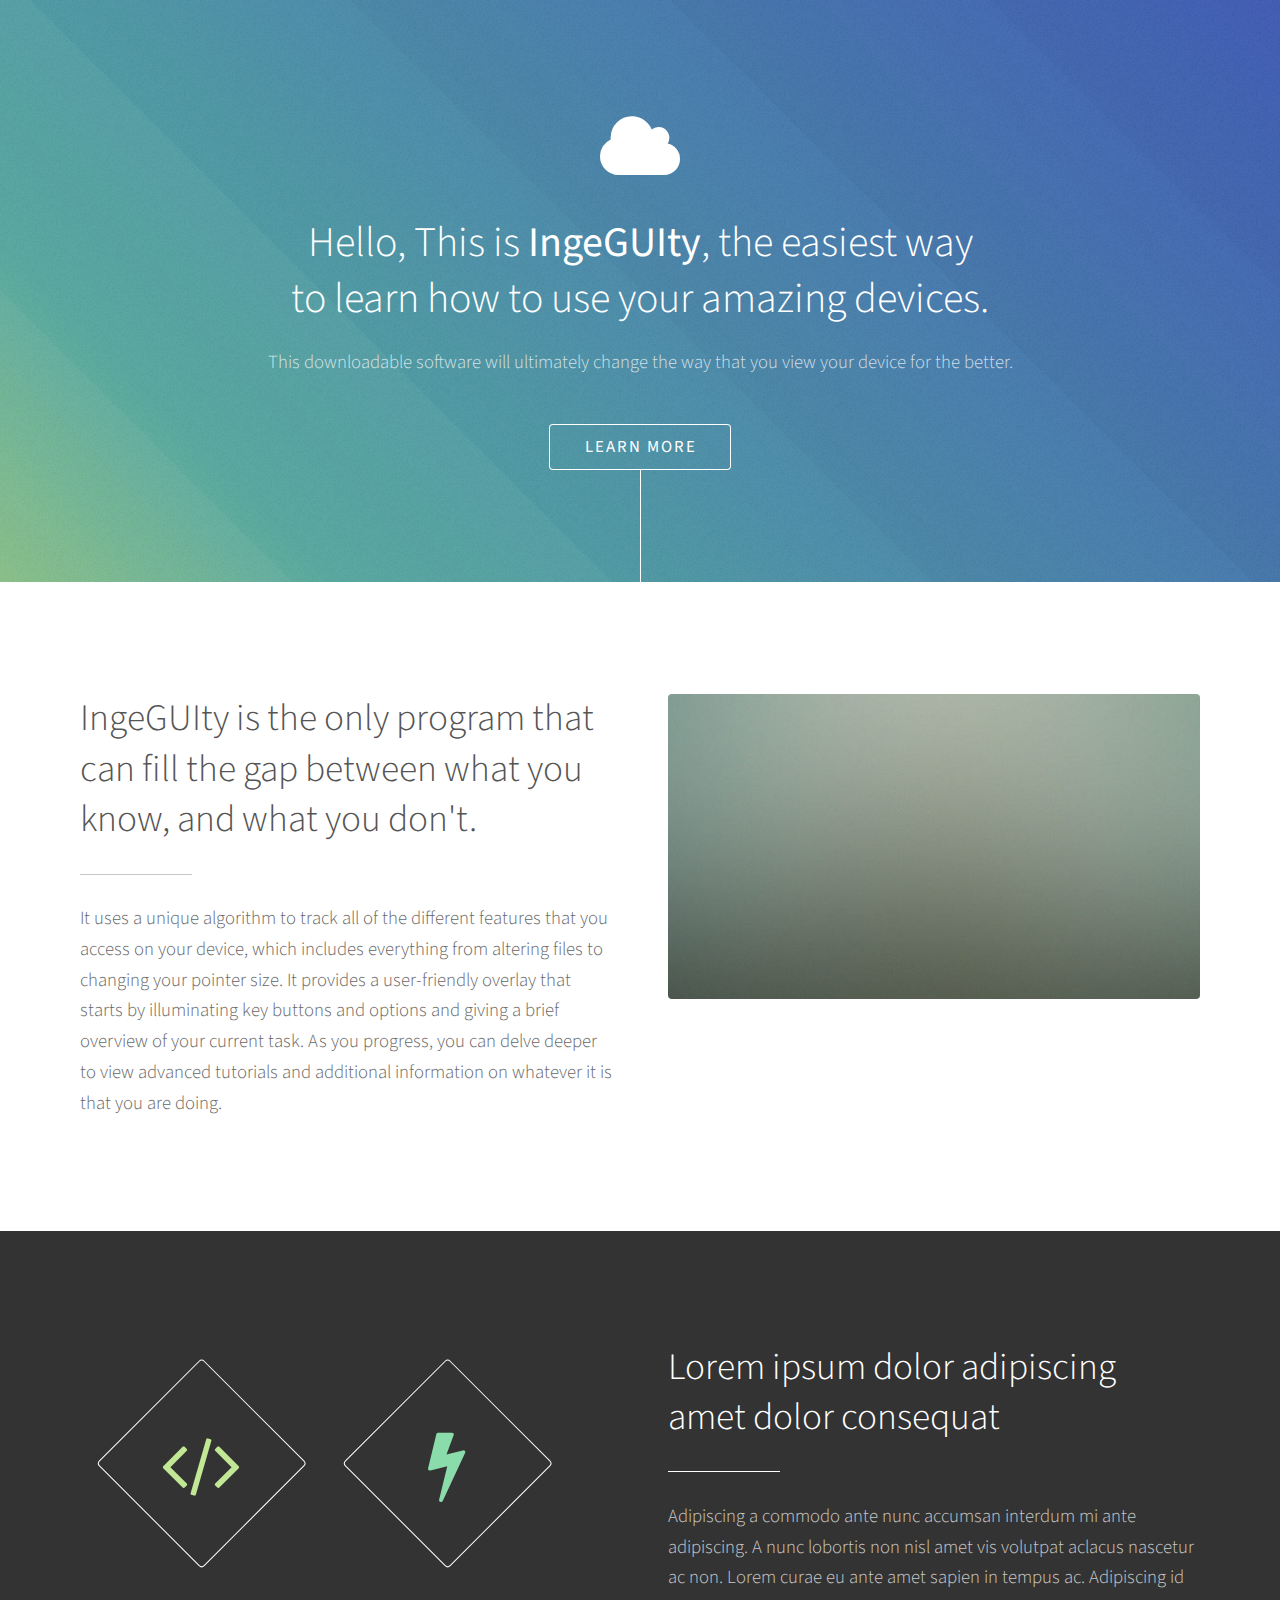
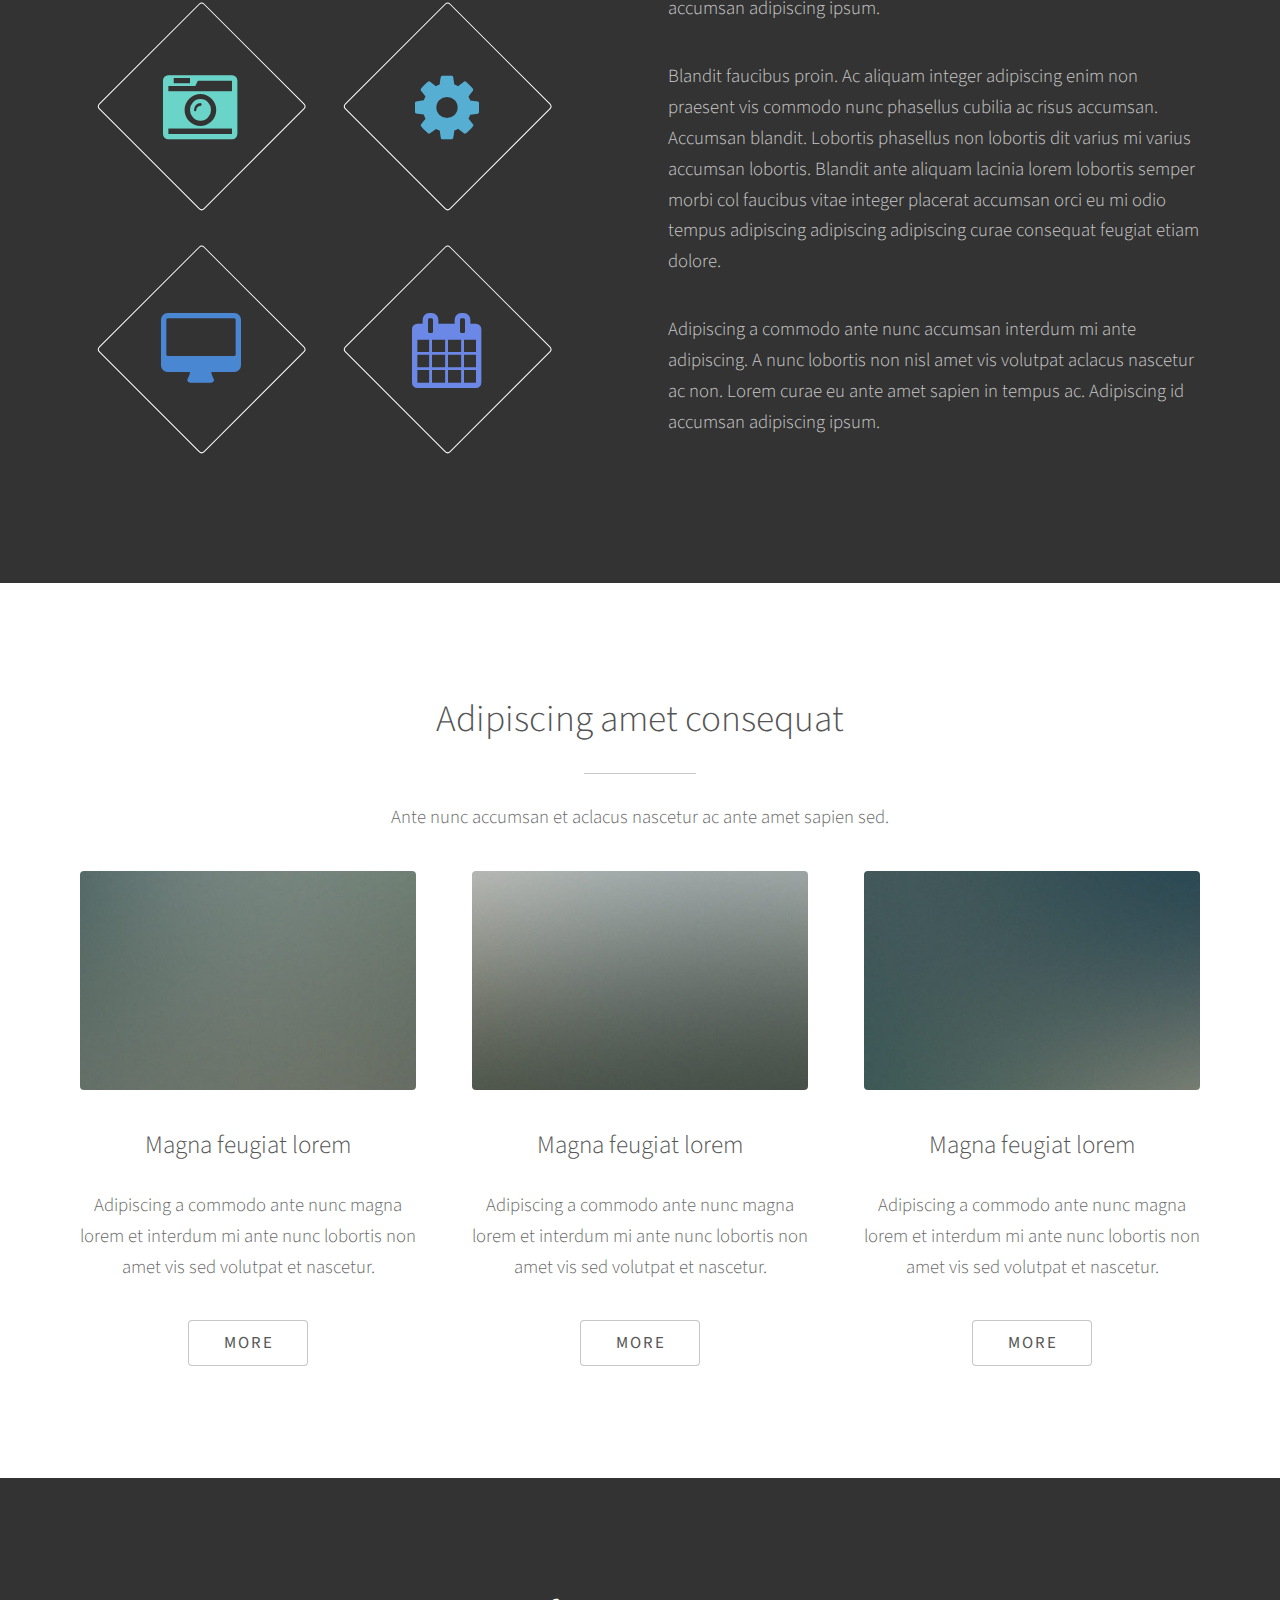
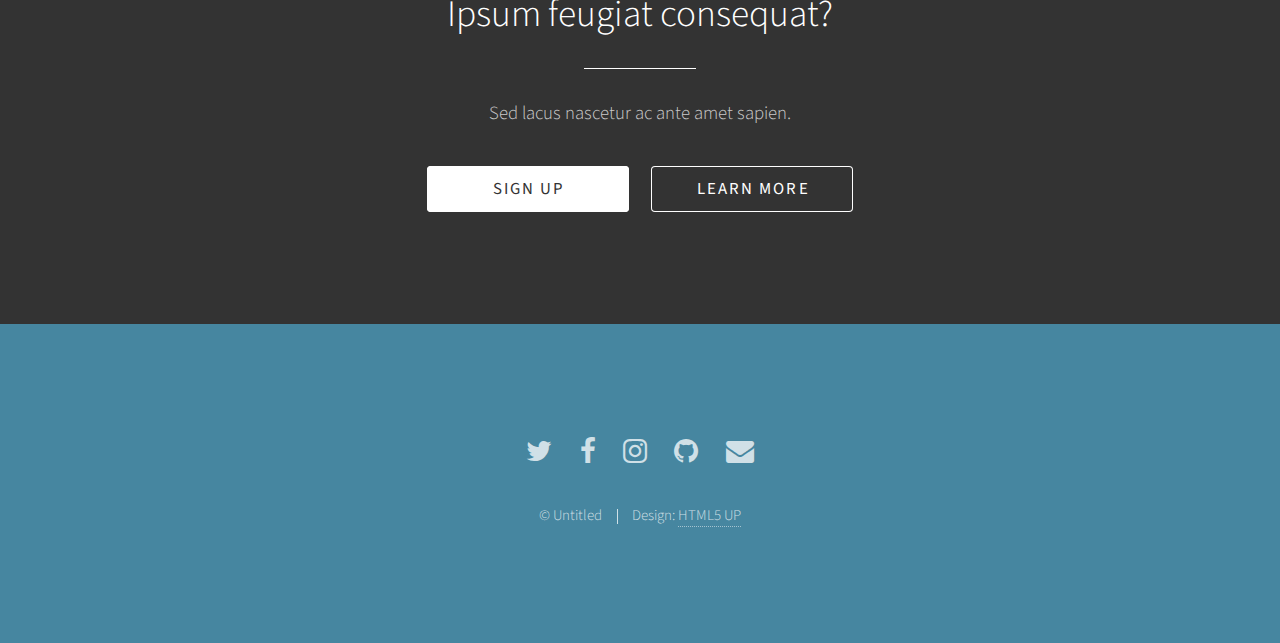
==== index.html @ b950bf95 "Starting Info" ====
<!DOCTYPE HTML>
<!--
	Photon by HTML5 UP
	html5up.net | @ajlkn
	Free for personal and commercial use under the CCA 3.0 license (html5up.net/license)
-->
<html>
	<head>
		<title>Photon by HTML5 UP</title>
		<meta charset="utf-8" />
		<meta name="viewport" content="width=device-width, initial-scale=1" />
		<!--[if lte IE 8]><script src="assets/js/ie/html5shiv.js"></script><![endif]-->
		<link rel="stylesheet" href="assets/css/main.css" />
		<!--[if lte IE 8]><link rel="stylesheet" href="assets/css/ie8.css" /><![endif]-->
		<!--[if lte IE 9]><link rel="stylesheet" href="assets/css/ie9.css" /><![endif]-->
	</head>
	<body>

		<!-- Header -->
			<section id="header">
				<div class="inner">
					<span class="icon major fa-cloud"></span>
					<h1>Hello, This is <strong>IngeGUIty</strong>, the easiest way<br />
					to learn how to use your amazing devices.</h1>
					<p>This downloadable software will ultimately change the way that you view your device for the better.</p>
					<ul class="actions">
						<li><a href="#one" class="button scrolly">Learn More</a></li>
					</ul>
				</div>
			</section>

		<!-- One -->
			<section id="one" class="main style1">
				<div class="container">
					<div class="row 150%">
						<div class="6u 12u$(medium)">
							<header class="major">
								<h2>IngeGUIty is the only program that can fill the gap between what you know, and what you don't.<br />
								</h2>
							</header>
							<p>It uses a unique algorithm to track all of the different features that you access on your device, which includes everything from altering files to changing your pointer size. It provides a user-friendly overlay that starts by illuminating key buttons and options and giving a brief overview of your current task. As you progress, you can delve deeper to view advanced tutorials and additional information on whatever it is that you are doing.</p>
						</div>
						<div class="6u$ 12u$(medium) important(medium)">
							<span class="image fit"><img src="images/pic01.jpg" alt="" /></span>
						</div>
					</div>
				</div>
			</section>

		<!-- Two -->
			<section id="two" class="main style2">
				<div class="container">
					<div class="row 150%">
						<div class="6u 12u$(medium)">
							<ul class="major-icons">
								<li><span class="icon style1 major fa-code"></span></li>
								<li><span class="icon style2 major fa-bolt"></span></li>
								<li><span class="icon style3 major fa-camera-retro"></span></li>
								<li><span class="icon style4 major fa-cog"></span></li>
								<li><span class="icon style5 major fa-desktop"></span></li>
								<li><span class="icon style6 major fa-calendar"></span></li>
							</ul>
						</div>
						<div class="6u$ 12u$(medium)">
							<header class="major">
								<h2>Lorem ipsum dolor adipiscing<br />
								amet dolor consequat</h2>
							</header>
							<p>Adipiscing a commodo ante nunc accumsan interdum mi ante adipiscing. A nunc lobortis non nisl amet vis volutpat aclacus nascetur ac non. Lorem curae eu ante amet sapien in tempus ac. Adipiscing id accumsan adipiscing ipsum.</p>
							<p>Blandit faucibus proin. Ac aliquam integer adipiscing enim non praesent vis commodo nunc phasellus cubilia ac risus accumsan. Accumsan blandit. Lobortis phasellus non lobortis dit varius mi varius accumsan lobortis. Blandit ante aliquam lacinia lorem lobortis semper morbi col faucibus vitae integer placerat accumsan orci eu mi odio tempus adipiscing adipiscing adipiscing curae consequat feugiat etiam dolore.</p>
							<p>Adipiscing a commodo ante nunc accumsan interdum mi ante adipiscing. A nunc lobortis non nisl amet vis volutpat aclacus nascetur ac non. Lorem curae eu ante amet sapien in tempus ac. Adipiscing id accumsan adipiscing ipsum.</p>
						</div>
					</div>
				</div>
			</section>

		<!-- Three -->
			<section id="three" class="main style1 special">
				<div class="container">
					<header class="major">
						<h2>Adipiscing amet consequat</h2>
					</header>
					<p>Ante nunc accumsan et aclacus nascetur ac ante amet sapien sed.</p>
					<div class="row 150%">
						<div class="4u 12u$(medium)">
							<span class="image fit"><img src="images/pic02.jpg" alt="" /></span>
							<h3>Magna feugiat lorem</h3>
							<p>Adipiscing a commodo ante nunc magna lorem et interdum mi ante nunc lobortis non amet vis sed volutpat et nascetur.</p>
							<ul class="actions">
								<li><a href="#" class="button">More</a></li>
							</ul>
						</div>
						<div class="4u 12u$(medium)">
							<span class="image fit"><img src="images/pic03.jpg" alt="" /></span>
							<h3>Magna feugiat lorem</h3>
							<p>Adipiscing a commodo ante nunc magna lorem et interdum mi ante nunc lobortis non amet vis sed volutpat et nascetur.</p>
							<ul class="actions">
								<li><a href="#" class="button">More</a></li>
							</ul>
						</div>
						<div class="4u$ 12u$(medium)">
							<span class="image fit"><img src="images/pic04.jpg" alt="" /></span>
							<h3>Magna feugiat lorem</h3>
							<p>Adipiscing a commodo ante nunc magna lorem et interdum mi ante nunc lobortis non amet vis sed volutpat et nascetur.</p>
							<ul class="actions">
								<li><a href="#" class="button">More</a></li>
							</ul>
						</div>
					</div>
				</div>
			</section>

		<!-- Four -->
			<section id="four" class="main style2 special">
				<div class="container">
					<header class="major">
						<h2>Ipsum feugiat consequat?</h2>
					</header>
					<p>Sed lacus nascetur ac ante amet sapien.</p>
					<ul class="actions uniform">
						<li><a href="#" class="button special">Sign Up</a></li>
						<li><a href="#" class="button">Learn More</a></li>
					</ul>
				</div>
			</section>

		<!-- Five -->
		<!--
			<section id="five" class="main style1">
				<div class="container">
					<header class="major special">
						<h2>Elements</h2>
					</header>

					<section>
						<h4>Text</h4>
						<p>This is <b>bold</b> and this is <strong>strong</strong>. This is <i>italic</i> and this is <em>emphasized</em>.
						This is <sup>superscript</sup> text and this is <sub>subscript</sub> text.
						This is <u>underlined</u> and this is code: <code>for (;;) { ... }</code>. Finally, <a href="#">this is a link</a>.</p>
						<hr />
						<header>
							<h4>Heading with a Subtitle</h4>
							<p>Lorem ipsum dolor sit amet nullam id egestas urna aliquam</p>
						</header>
						<p>Nunc lacinia ante nunc ac lobortis. Interdum adipiscing gravida odio porttitor sem non mi integer non faucibus ornare mi ut ante amet placerat aliquet. Volutpat eu sed ante lacinia sapien lorem accumsan varius montes viverra nibh in adipiscing blandit tempus accumsan.</p>
						<header>
							<h5>Heading with a Subtitle</h5>
							<p>Lorem ipsum dolor sit amet nullam id egestas urna aliquam</p>
						</header>
						<p>Nunc lacinia ante nunc ac lobortis. Interdum adipiscing gravida odio porttitor sem non mi integer non faucibus ornare mi ut ante amet placerat aliquet. Volutpat eu sed ante lacinia sapien lorem accumsan varius montes viverra nibh in adipiscing blandit tempus accumsan.</p>
						<hr />
						<h2>Heading Level 2</h2>
						<h3>Heading Level 3</h3>
						<h4>Heading Level 4</h4>
						<h5>Heading Level 5</h5>
						<h6>Heading Level 6</h6>
						<hr />
						<h5>Blockquote</h5>
						<blockquote>Fringilla nisl. Donec accumsan interdum nisi, quis tincidunt felis sagittis eget tempus euismod. Vestibulum ante ipsum primis in faucibus vestibulum. Blandit adipiscing eu felis iaculis volutpat ac adipiscing accumsan faucibus. Vestibulum ante ipsum primis in faucibus lorem ipsum dolor sit amet nullam adipiscing eu felis.</blockquote>
						<h5>Preformatted</h5>
						<pre><code>i = 0;

while (!deck.isInOrder()) {
print 'Iteration ' + i;
deck.shuffle();
i++;
}

print 'It took ' + i + ' iterations to sort the deck.';</code></pre>
					</section>

					<section>
						<h4>Lists</h4>
						<div class="row">
							<div class="6u 12u$(medium)">
								<h5>Unordered</h5>
								<ul>
									<li>Dolor pulvinar etiam.</li>
									<li>Sagittis adipiscing.</li>
									<li>Felis enim feugiat.</li>
								</ul>
								<h5>Alternate</h5>
								<ul class="alt">
									<li>Dolor pulvinar etiam.</li>
									<li>Sagittis adipiscing.</li>
									<li>Felis enim feugiat.</li>
								</ul>
							</div>
							<div class="6u$ 12u$(medium)">
								<h5>Ordered</h5>
								<ol>
									<li>Dolor pulvinar etiam.</li>
									<li>Etiam vel felis viverra.</li>
									<li>Felis enim feugiat.</li>
									<li>Dolor pulvinar etiam.</li>
									<li>Etiam vel felis lorem.</li>
									<li>Felis enim et feugiat.</li>
								</ol>
								<h5>Icons</h5>
								<ul class="icons">
									<li><a href="#" class="icon fa-twitter"><span class="label">Twitter</span></a></li>
									<li><a href="#" class="icon fa-facebook"><span class="label">Facebook</span></a></li>
									<li><a href="#" class="icon fa-instagram"><span class="label">Instagram</span></a></li>
									<li><a href="#" class="icon fa-github"><span class="label">Github</span></a></li>
								</ul>
							</div>
						</div>
						<h5>Actions</h5>
						<div class="row">
							<div class="6u 12u$(medium)">
								<ul class="actions">
									<li><a href="#" class="button special">Default</a></li>
									<li><a href="#" class="button">Default</a></li>
								</ul>
								<ul class="actions small">
									<li><a href="#" class="button special small">Small</a></li>
									<li><a href="#" class="button small">Small</a></li>
								</ul>
								<ul class="actions vertical">
									<li><a href="#" class="button special">Default</a></li>
									<li><a href="#" class="button">Default</a></li>
								</ul>
								<ul class="actions vertical small">
									<li><a href="#" class="button special small">Small</a></li>
									<li><a href="#" class="button small">Small</a></li>
								</ul>
							</div>
							<div class="6u 12u$(medium)">
								<ul class="actions vertical">
									<li><a href="#" class="button special fit">Default</a></li>
									<li><a href="#" class="button fit">Default</a></li>
								</ul>
								<ul class="actions vertical small">
									<li><a href="#" class="button special small fit">Small</a></li>
									<li><a href="#" class="button small fit">Small</a></li>
								</ul>
							</div>
						</div>
					</section>

					<section>
						<h4>Table</h4>
						<h5>Default</h5>
						<div class="table-wrapper">
							<table>
								<thead>
									<tr>
										<th>Name</th>
										<th>Description</th>
										<th>Price</th>
									</tr>
								</thead>
								<tbody>
									<tr>
										<td>Item One</td>
										<td>Ante turpis integer aliquet porttitor.</td>
										<td>29.99</td>
									</tr>
									<tr>
										<td>Item Two</td>
										<td>Vis ac commodo adipiscing arcu aliquet.</td>
										<td>19.99</td>
									</tr>
									<tr>
										<td>Item Three</td>
										<td> Morbi faucibus arcu accumsan lorem.</td>
										<td>29.99</td>
									</tr>
									<tr>
										<td>Item Four</td>
										<td>Vitae integer tempus condimentum.</td>
										<td>19.99</td>
									</tr>
									<tr>
										<td>Item Five</td>
										<td>Ante turpis integer aliquet porttitor.</td>
										<td>29.99</td>
									</tr>
								</tbody>
								<tfoot>
									<tr>
										<td colspan="2"></td>
										<td>100.00</td>
									</tr>
								</tfoot>
							</table>
						</div>

						<h5>Alternate</h5>
						<div class="table-wrapper">
							<table class="alt">
								<thead>
									<tr>
										<th>Name</th>
										<th>Description</th>
										<th>Price</th>
									</tr>
								</thead>
								<tbody>
									<tr>
										<td>Item One</td>
										<td>Ante turpis integer aliquet porttitor.</td>
										<td>29.99</td>
									</tr>
									<tr>
										<td>Item Two</td>
										<td>Vis ac commodo adipiscing arcu aliquet.</td>
										<td>19.99</td>
									</tr>
									<tr>
										<td>Item Three</td>
										<td> Morbi faucibus arcu accumsan lorem.</td>
										<td>29.99</td>
									</tr>
									<tr>
										<td>Item Four</td>
										<td>Vitae integer tempus condimentum.</td>
										<td>19.99</td>
									</tr>
									<tr>
										<td>Item Five</td>
										<td>Ante turpis integer aliquet porttitor.</td>
										<td>29.99</td>
									</tr>
								</tbody>
								<tfoot>
									<tr>
										<td colspan="2"></td>
										<td>100.00</td>
									</tr>
								</tfoot>
							</table>
						</div>
					</section>

					<section>
						<h4>Buttons</h4>
						<ul class="actions">
							<li><a href="#" class="button special">Special</a></li>
							<li><a href="#" class="button">Default</a></li>
						</ul>
						<ul class="actions">
							<li><a href="#" class="button big">Big</a></li>
							<li><a href="#" class="button">Default</a></li>
							<li><a href="#" class="button small">Small</a></li>
						</ul>
						<ul class="actions fit">
							<li><a href="#" class="button fit">Fit</a></li>
							<li><a href="#" class="button special fit">Fit</a></li>
							<li><a href="#" class="button fit">Fit</a></li>
						</ul>
						<ul class="actions fit small">
							<li><a href="#" class="button special fit small">Fit + Small</a></li>
							<li><a href="#" class="button fit small">Fit + Small</a></li>
							<li><a href="#" class="button special fit small">Fit + Small</a></li>
						</ul>
						<ul class="actions">
							<li><a href="#" class="button special icon fa-download">Icon</a></li>
							<li><a href="#" class="button icon fa-download">Icon</a></li>
						</ul>
						<ul class="actions">
							<li><span class="button special disabled">Disabled</span></li>
							<li><span class="button disabled">Disabled</span></li>
						</ul>
					</section>

					<section>
						<h4>Form</h4>
						<form method="post" action="#">
							<div class="row uniform 50%">
								<div class="6u 12u$(xsmall)">
									<input type="text" name="demo-name" id="demo-name" value="" placeholder="Name" />
								</div>
								<div class="6u$ 12u$(xsmall)">
									<input type="email" name="demo-email" id="demo-email" value="" placeholder="Email" />
								</div>
								<div class="12u$">
									<div class="select-wrapper">
										<select name="demo-category" id="demo-category">
											<option value="">- Category -</option>
											<option value="1">Manufacturing</option>
											<option value="1">Shipping</option>
											<option value="1">Administration</option>
											<option value="1">Human Resources</option>
										</select>
									</div>
								</div>
								<div class="4u 12u$(small)">
									<input type="radio" id="demo-priority-low" name="demo-priority" checked>
									<label for="demo-priority-low">Low</label>
								</div>
								<div class="4u 12u$(small)">
									<input type="radio" id="demo-priority-normal" name="demo-priority">
									<label for="demo-priority-normal">Normal</label>
								</div>
								<div class="4u$ 12u$(small)">
									<input type="radio" id="demo-priority-high" name="demo-priority">
									<label for="demo-priority-high">High</label>
								</div>
								<div class="6u 12u$(small)">
									<input type="checkbox" id="demo-copy" name="demo-copy">
									<label for="demo-copy">Email me a copy</label>
								</div>
								<div class="6u$ 12u$(small)">
									<input type="checkbox" id="demo-human" name="demo-human" checked>
									<label for="demo-human">Not a robot</label>
								</div>
								<div class="12u$">
									<textarea name="demo-message" id="demo-message" placeholder="Enter your message" rows="6"></textarea>
								</div>
								<div class="12u$">
									<ul class="actions">
										<li><input type="submit" value="Send Message" class="special" /></li>
										<li><input type="reset" value="Reset" /></li>
									</ul>
								</div>
							</div>
						</form>
					</section>

					<section>
						<h4>Image</h4>
						<h5>Fit</h5>
						<div class="box alt">
							<div class="row uniform 50%">
								<div class="12u"><span class="image fit"><img src="images/pic06.jpg" alt="" /></span></div>
								<div class="4u"><span class="image fit"><img src="images/pic02.jpg" alt="" /></span></div>
								<div class="4u"><span class="image fit"><img src="images/pic03.jpg" alt="" /></span></div>
								<div class="4u"><span class="image fit"><img src="images/pic04.jpg" alt="" /></span></div>
								<div class="4u"><span class="image fit"><img src="images/pic03.jpg" alt="" /></span></div>
								<div class="4u"><span class="image fit"><img src="images/pic04.jpg" alt="" /></span></div>
								<div class="4u"><span class="image fit"><img src="images/pic02.jpg" alt="" /></span></div>
								<div class="4u"><span class="image fit"><img src="images/pic04.jpg" alt="" /></span></div>
								<div class="4u"><span class="image fit"><img src="images/pic02.jpg" alt="" /></span></div>
								<div class="4u"><span class="image fit"><img src="images/pic03.jpg" alt="" /></span></div>
							</div>
						</div>
						<h5>Left &amp; Right</h5>
						<p><span class="image left"><img src="images/pic05.jpg" alt="" /></span>Fringilla nisl. Donec accumsan interdum nisi, quis tincidunt felis sagittis eget. tempus euismod. Vestibulum ante ipsum primis in faucibus vestibulum. Blandit adipiscing eu felis iaculis volutpat ac adipiscing accumsan eu faucibus. Integer ac pellentesque praesent tincidunt felis sagittis eget. tempus euismod. Vestibulum ante ipsum primis in faucibus vestibulum. Blandit adipiscing eu felis iaculis volutpat ac adipiscing accumsan eu faucibus. Integer ac pellentesque praesent. Donec accumsan interdum nisi, quis tincidunt felis sagittis eget. tempus euismod. Vestibulum ante ipsum primis in faucibus vestibulum. Blandit adipiscing eu felis iaculis volutpat ac adipiscing accumsan eu faucibus. Integer ac pellentesque praesent tincidunt felis sagittis eget. tempus euismod. Vestibulum ante ipsum primis in faucibus vestibulum. Blandit adipiscing eu felis iaculis volutpat ac adipiscing accumsan eu faucibus. Integer ac pellentesque praesent. Blandit adipiscing eu felis iaculis volutpat ac adipiscing accumsan eu faucibus. Integer ac pellentesque praesent tincidunt felis sagittis eget. tempus euismod. Vestibulum ante ipsum primis in faucibus vestibulum. Blandit adipiscing eu felis iaculis volutpat ac adipiscing accumsan eu faucibus. Integer ac pellentesque praesent.</p>
						<p><span class="image right"><img src="images/pic05.jpg" alt="" /></span>Fringilla nisl. Donec accumsan interdum nisi, quis tincidunt felis sagittis eget. tempus euismod. Vestibulum ante ipsum primis in faucibus vestibulum. Blandit adipiscing eu felis iaculis volutpat ac adipiscing accumsan eu faucibus. Integer ac pellentesque praesent tincidunt felis sagittis eget. tempus euismod. Vestibulum ante ipsum primis in faucibus vestibulum. Blandit adipiscing eu felis iaculis volutpat ac adipiscing accumsan eu faucibus. Integer ac pellentesque praesent. Donec accumsan interdum nisi, quis tincidunt felis sagittis eget. tempus euismod. Vestibulum ante ipsum primis in faucibus vestibulum. Blandit adipiscing eu felis iaculis volutpat ac adipiscing accumsan eu faucibus. Integer ac pellentesque praesent tincidunt felis sagittis eget. tempus euismod. Vestibulum ante ipsum primis in faucibus vestibulum. Blandit adipiscing eu felis iaculis volutpat ac adipiscing accumsan eu faucibus. Integer ac pellentesque praesent. Blandit adipiscing eu felis iaculis volutpat ac adipiscing accumsan eu faucibus. Integer ac pellentesque praesent tincidunt felis sagittis eget. tempus euismod. Vestibulum ante ipsum primis in faucibus vestibulum. Blandit adipiscing eu felis iaculis volutpat ac adipiscing accumsan eu faucibus. Integer ac pellentesque praesent.</p>
					</section>

				</div>
			</section>
		-->

		<!-- Footer -->
			<section id="footer">
				<ul class="icons">
					<li><a href="#" class="icon alt fa-twitter"><span class="label">Twitter</span></a></li>
					<li><a href="#" class="icon alt fa-facebook"><span class="label">Facebook</span></a></li>
					<li><a href="#" class="icon alt fa-instagram"><span class="label">Instagram</span></a></li>
					<li><a href="#" class="icon alt fa-github"><span class="label">GitHub</span></a></li>
					<li><a href="#" class="icon alt fa-envelope"><span class="label">Email</span></a></li>
				</ul>
				<ul class="copyright">
					<li>&copy; Untitled</li><li>Design: <a href="http://html5up.net">HTML5 UP</a></li>
				</ul>
			</section>

		<!-- Scripts -->
			<script src="assets/js/jquery.min.js"></script>
			<script src="assets/js/jquery.scrolly.min.js"></script>
			<script src="assets/js/skel.min.js"></script>
			<script src="assets/js/util.js"></script>
			<!--[if lte IE 8]><script src="assets/js/ie/respond.min.js"></script><![endif]-->
			<script src="assets/js/main.js"></script>

	</body>
</html>
---- assets/css/main.css ----
@import url("font-awesome.min.css");
@import url("https://fonts.googleapis.com/css?family=Source+Sans+Pro:300,300italic,400,400italic");

/*
	Photon by HTML5 UP
	html5up.net | @ajlkn
	Free for personal and commercial use under the CCA 3.0 license (html5up.net/license)
*/

/* Reset */

	html, body, div, span, applet, object, iframe, h1, h2, h3, h4, h5, h6, p, blockquote, pre, a, abbr, acronym, address, big, cite, code, del, dfn, em, img, ins, kbd, q, s, samp, small, strike, strong, sub, sup, tt, var, b, u, i, center, dl, dt, dd, ol, ul, li, fieldset, form, label, legend, table, caption, tbody, tfoot, thead, tr, th, td, article, aside, canvas, details, embed, figure, figcaption, footer, header, hgroup, menu, nav, output, ruby, section, summary, time, mark, audio, video {
		margin: 0;
		padding: 0;
		border: 0;
		font-size: 100%;
		font: inherit;
		vertical-align: baseline;
	}

	article, aside, details, figcaption, figure, footer, header, hgroup, menu, nav, section {
		display: block;
	}

	body {
		line-height: 1;
	}

	ol, ul {
		list-style: none;
	}

	blockquote, q {
		quotes: none;
	}

	blockquote:before, blockquote:after, q:before, q:after {
		content: '';
		content: none;
	}

	table {
		border-collapse: collapse;
		border-spacing: 0;
	}

	body {
		-webkit-text-size-adjust: none;
	}

/* Box Model */

	*, *:before, *:after {
		-moz-box-sizing: border-box;
		-webkit-box-sizing: border-box;
		box-sizing: border-box;
	}

/* Containers */

	.container {
		margin-left: auto;
		margin-right: auto;
	}

	.container.\31 25\25 {
		width: 100%;
		max-width: 75em;
		min-width: 60em;
	}

	.container.\37 5\25 {
		width: 45em;
	}

	.container.\35 0\25 {
		width: 30em;
	}

	.container.\32 5\25 {
		width: 15em;
	}

	.container {
		width: 60em;
	}

	@media screen and (max-width: 1680px) {

		.container.\31 25\25 {
			width: 100%;
			max-width: 75em;
			min-width: 60em;
		}

		.container.\37 5\25 {
			width: 45em;
		}

		.container.\35 0\25 {
			width: 30em;
		}

		.container.\32 5\25 {
			width: 15em;
		}

		.container {
			width: 60em;
		}

	}

	@media screen and (max-width: 1140px) {

		.container.\31 25\25 {
			width: 100%;
			max-width: 112.5%;
			min-width: 90%;
		}

		.container.\37 5\25 {
			width: 67.5%;
		}

		.container.\35 0\25 {
			width: 45%;
		}

		.container.\32 5\25 {
			width: 22.5%;
		}

		.container {
			width: 90%;
		}

	}

	@media screen and (max-width: 980px) {

		.container.\31 25\25 {
			width: 100%;
			max-width: 125%;
			min-width: 100%;
		}

		.container.\37 5\25 {
			width: 75%;
		}

		.container.\35 0\25 {
			width: 50%;
		}

		.container.\32 5\25 {
			width: 25%;
		}

		.container {
			width: 100% !important;
		}

	}

	@media screen and (max-width: 736px) {

		.container.\31 25\25 {
			width: 100%;
			max-width: 125%;
			min-width: 100%;
		}

		.container.\37 5\25 {
			width: 75%;
		}

		.container.\35 0\25 {
			width: 50%;
		}

		.container.\32 5\25 {
			width: 25%;
		}

		.container {
			width: 100% !important;
		}

	}

	@media screen and (max-width: 480px) {

		.container.\31 25\25 {
			width: 100%;
			max-width: 125%;
			min-width: 100%;
		}

		.container.\37 5\25 {
			width: 75%;
		}

		.container.\35 0\25 {
			width: 50%;
		}

		.container.\32 5\25 {
			width: 25%;
		}

		.container {
			width: 100% !important;
		}

	}

	@media screen and (max-width: 320px) {

		.container.\31 25\25 {
			width: 100%;
			max-width: 125%;
			min-width: 100%;
		}

		.container.\37 5\25 {
			width: 75%;
		}

		.container.\35 0\25 {
			width: 50%;
		}

		.container.\32 5\25 {
			width: 25%;
		}

		.container {
			width: 100% !important;
		}

	}

/* Grid */

	.row {
		border-bottom: solid 1px transparent;
		-moz-box-sizing: border-box;
		-webkit-box-sizing: border-box;
		box-sizing: border-box;
	}

	.row > * {
		float: left;
		-moz-box-sizing: border-box;
		-webkit-box-sizing: border-box;
		box-sizing: border-box;
	}

	.row:after, .row:before {
		content: '';
		display: block;
		clear: both;
		height: 0;
	}

	.row.uniform > * > :first-child {
		margin-top: 0;
	}

	.row.uniform > * > :last-child {
		margin-bottom: 0;
	}

	.row.\30 \25 > * {
		padding: 0 0 0 0em;
	}

	.row.\30 \25 {
		margin: 0 0 -1px 0em;
	}

	.row.uniform.\30 \25 > * {
		padding: 0em 0 0 0em;
	}

	.row.uniform.\30 \25 {
		margin: 0em 0 -1px 0em;
	}

	.row > * {
		padding: 0 0 0 2em;
	}

	.row {
		margin: 0 0 -1px -2em;
	}

	.row.uniform > * {
		padding: 2em 0 0 2em;
	}

	.row.uniform {
		margin: -2em 0 -1px -2em;
	}

	.row.\32 00\25 > * {
		padding: 0 0 0 4em;
	}

	.row.\32 00\25 {
		margin: 0 0 -1px -4em;
	}

	.row.uniform.\32 00\25 > * {
		padding: 4em 0 0 4em;
	}

	.row.uniform.\32 00\25 {
		margin: -4em 0 -1px -4em;
	}

	.row.\31 50\25 > * {
		padding: 0 0 0 3em;
	}

	.row.\31 50\25 {
		margin: 0 0 -1px -3em;
	}

	.row.uniform.\31 50\25 > * {
		padding: 3em 0 0 3em;
	}

	.row.uniform.\31 50\25 {
		margin: -3em 0 -1px -3em;
	}

	.row.\35 0\25 > * {
		padding: 0 0 0 1em;
	}

	.row.\35 0\25 {
		margin: 0 0 -1px -1em;
	}

	.row.uniform.\35 0\25 > * {
		padding: 1em 0 0 1em;
	}

	.row.uniform.\35 0\25 {
		margin: -1em 0 -1px -1em;
	}

	.row.\32 5\25 > * {
		padding: 0 0 0 0.5em;
	}

	.row.\32 5\25 {
		margin: 0 0 -1px -0.5em;
	}

	.row.uniform.\32 5\25 > * {
		padding: 0.5em 0 0 0.5em;
	}

	.row.uniform.\32 5\25 {
		margin: -0.5em 0 -1px -0.5em;
	}

	.\31 2u, .\31 2u\24 {
		width: 100%;
		clear: none;
		margin-left: 0;
	}

	.\31 1u, .\31 1u\24 {
		width: 91.6666666667%;
		clear: none;
		margin-left: 0;
	}

	.\31 0u, .\31 0u\24 {
		width: 83.3333333333%;
		clear: none;
		margin-left: 0;
	}

	.\39 u, .\39 u\24 {
		width: 75%;
		clear: none;
		margin-left: 0;
	}

	.\38 u, .\38 u\24 {
		width: 66.6666666667%;
		clear: none;
		margin-left: 0;
	}

	.\37 u, .\37 u\24 {
		width: 58.3333333333%;
		clear: none;
		margin-left: 0;
	}

	.\36 u, .\36 u\24 {
		width: 50%;
		clear: none;
		margin-left: 0;
	}

	.\35 u, .\35 u\24 {
		width: 41.6666666667%;
		clear: none;
		margin-left: 0;
	}

	.\34 u, .\34 u\24 {
		width: 33.3333333333%;
		clear: none;
		margin-left: 0;
	}

	.\33 u, .\33 u\24 {
		width: 25%;
		clear: none;
		margin-left: 0;
	}

	.\32 u, .\32 u\24 {
		width: 16.6666666667%;
		clear: none;
		margin-left: 0;
	}

	.\31 u, .\31 u\24 {
		width: 8.3333333333%;
		clear: none;
		margin-left: 0;
	}

	.\31 2u\24 + *,
	.\31 1u\24 + *,
	.\31 0u\24 + *,
	.\39 u\24 + *,
	.\38 u\24 + *,
	.\37 u\24 + *,
	.\36 u\24 + *,
	.\35 u\24 + *,
	.\34 u\24 + *,
	.\33 u\24 + *,
	.\32 u\24 + *,
	.\31 u\24 + * {
		clear: left;
	}

	.\-11u {
		margin-left: 91.66667%;
	}

	.\-10u {
		margin-left: 83.33333%;
	}

	.\-9u {
		margin-left: 75%;
	}

	.\-8u {
		margin-left: 66.66667%;
	}

	.\-7u {
		margin-left: 58.33333%;
	}

	.\-6u {
		margin-left: 50%;
	}

	.\-5u {
		margin-left: 41.66667%;
	}

	.\-4u {
		margin-left: 33.33333%;
	}

	.\-3u {
		margin-left: 25%;
	}

	.\-2u {
		margin-left: 16.66667%;
	}

	.\-1u {
		margin-left: 8.33333%;
	}

	@media screen and (max-width: 1680px) {

		.row > * {
			padding: 0 0 0 2em;
		}

		.row {
			margin: 0 0 -1px -2em;
		}

		.row.uniform > * {
			padding: 2em 0 0 2em;
		}

		.row.uniform {
			margin: -2em 0 -1px -2em;
		}

		.row.\32 00\25 > * {
			padding: 0 0 0 4em;
		}

		.row.\32 00\25 {
			margin: 0 0 -1px -4em;
		}

		.row.uniform.\32 00\25 > * {
			padding: 4em 0 0 4em;
		}

		.row.uniform.\32 00\25 {
			margin: -4em 0 -1px -4em;
		}

		.row.\31 50\25 > * {
			padding: 0 0 0 3em;
		}

		.row.\31 50\25 {
			margin: 0 0 -1px -3em;
		}

		.row.uniform.\31 50\25 > * {
			padding: 3em 0 0 3em;
		}

		.row.uniform.\31 50\25 {
			margin: -3em 0 -1px -3em;
		}

		.row.\35 0\25 > * {
			padding: 0 0 0 1em;
		}

		.row.\35 0\25 {
			margin: 0 0 -1px -1em;
		}

		.row.uniform.\35 0\25 > * {
			padding: 1em 0 0 1em;
		}

		.row.uniform.\35 0\25 {
			margin: -1em 0 -1px -1em;
		}

		.row.\32 5\25 > * {
			padding: 0 0 0 0.5em;
		}

		.row.\32 5\25 {
			margin: 0 0 -1px -0.5em;
		}

		.row.uniform.\32 5\25 > * {
			padding: 0.5em 0 0 0.5em;
		}

		.row.uniform.\32 5\25 {
			margin: -0.5em 0 -1px -0.5em;
		}

		.\31 2u\28xlarge\29, .\31 2u\24\28xlarge\29 {
			width: 100%;
			clear: none;
			margin-left: 0;
		}

		.\31 1u\28xlarge\29, .\31 1u\24\28xlarge\29 {
			width: 91.6666666667%;
			clear: none;
			margin-left: 0;
		}

		.\31 0u\28xlarge\29, .\31 0u\24\28xlarge\29 {
			width: 83.3333333333%;
			clear: none;
			margin-left: 0;
		}

		.\39 u\28xlarge\29, .\39 u\24\28xlarge\29 {
			width: 75%;
			clear: none;
			margin-left: 0;
		}

		.\38 u\28xlarge\29, .\38 u\24\28xlarge\29 {
			width: 66.6666666667%;
			clear: none;
			margin-left: 0;
		}

		.\37 u\28xlarge\29, .\37 u\24\28xlarge\29 {
			width: 58.3333333333%;
			clear: none;
			margin-left: 0;
		}

		.\36 u\28xlarge\29, .\36 u\24\28xlarge\29 {
			width: 50%;
			clear: none;
			margin-left: 0;
		}

		.\35 u\28xlarge\29, .\35 u\24\28xlarge\29 {
			width: 41.6666666667%;
			clear: none;
			margin-left: 0;
		}

		.\34 u\28xlarge\29, .\34 u\24\28xlarge\29 {
			width: 33.3333333333%;
			clear: none;
			margin-left: 0;
		}

		.\33 u\28xlarge\29, .\33 u\24\28xlarge\29 {
			width: 25%;
			clear: none;
			margin-left: 0;
		}

		.\32 u\28xlarge\29, .\32 u\24\28xlarge\29 {
			width: 16.6666666667%;
			clear: none;
			margin-left: 0;
		}

		.\31 u\28xlarge\29, .\31 u\24\28xlarge\29 {
			width: 8.3333333333%;
			clear: none;
			margin-left: 0;
		}

		.\31 2u\24\28xlarge\29 + *,
		.\31 1u\24\28xlarge\29 + *,
		.\31 0u\24\28xlarge\29 + *,
		.\39 u\24\28xlarge\29 + *,
		.\38 u\24\28xlarge\29 + *,
		.\37 u\24\28xlarge\29 + *,
		.\36 u\24\28xlarge\29 + *,
		.\35 u\24\28xlarge\29 + *,
		.\34 u\24\28xlarge\29 + *,
		.\33 u\24\28xlarge\29 + *,
		.\32 u\24\28xlarge\29 + *,
		.\31 u\24\28xlarge\29 + * {
			clear: left;
		}

		.\-11u\28xlarge\29 {
			margin-left: 91.66667%;
		}

		.\-10u\28xlarge\29 {
			margin-left: 83.33333%;
		}

		.\-9u\28xlarge\29 {
			margin-left: 75%;
		}

		.\-8u\28xlarge\29 {
			margin-left: 66.66667%;
		}

		.\-7u\28xlarge\29 {
			margin-left: 58.33333%;
		}

		.\-6u\28xlarge\29 {
			margin-left: 50%;
		}

		.\-5u\28xlarge\29 {
			margin-left: 41.66667%;
		}

		.\-4u\28xlarge\29 {
			margin-left: 33.33333%;
		}

		.\-3u\28xlarge\29 {
			margin-left: 25%;
		}

		.\-2u\28xlarge\29 {
			margin-left: 16.66667%;
		}

		.\-1u\28xlarge\29 {
			margin-left: 8.33333%;
		}

	}

	@media screen and (max-width: 1140px) {

		.row > * {
			padding: 0 0 0 1.5em;
		}

		.row {
			margin: 0 0 -1px -1.5em;
		}

		.row.uniform > * {
			padding: 1.5em 0 0 1.5em;
		}

		.row.uniform {
			margin: -1.5em 0 -1px -1.5em;
		}

		.row.\32 00\25 > * {
			padding: 0 0 0 3em;
		}

		.row.\32 00\25 {
			margin: 0 0 -1px -3em;
		}

		.row.uniform.\32 00\25 > * {
			padding: 3em 0 0 3em;
		}

		.row.uniform.\32 00\25 {
			margin: -3em 0 -1px -3em;
		}

		.row.\31 50\25 > * {
			padding: 0 0 0 2.25em;
		}

		.row.\31 50\25 {
			margin: 0 0 -1px -2.25em;
		}

		.row.uniform.\31 50\25 > * {
			padding: 2.25em 0 0 2.25em;
		}

		.row.uniform.\31 50\25 {
			margin: -2.25em 0 -1px -2.25em;
		}

		.row.\35 0\25 > * {
			padding: 0 0 0 0.75em;
		}

		.row.\35 0\25 {
			margin: 0 0 -1px -0.75em;
		}

		.row.uniform.\35 0\25 > * {
			padding: 0.75em 0 0 0.75em;
		}

		.row.uniform.\35 0\25 {
			margin: -0.75em 0 -1px -0.75em;
		}

		.row.\32 5\25 > * {
			padding: 0 0 0 0.375em;
		}

		.row.\32 5\25 {
			margin: 0 0 -1px -0.375em;
		}

		.row.uniform.\32 5\25 > * {
			padding: 0.375em 0 0 0.375em;
		}

		.row.uniform.\32 5\25 {
			margin: -0.375em 0 -1px -0.375em;
		}

		.\31 2u\28large\29, .\31 2u\24\28large\29 {
			width: 100%;
			clear: none;
			margin-left: 0;
		}

		.\31 1u\28large\29, .\31 1u\24\28large\29 {
			width: 91.6666666667%;
			clear: none;
			margin-left: 0;
		}

		.\31 0u\28large\29, .\31 0u\24\28large\29 {
			width: 83.3333333333%;
			clear: none;
			margin-left: 0;
		}

		.\39 u\28large\29, .\39 u\24\28large\29 {
			width: 75%;
			clear: none;
			margin-left: 0;
		}

		.\38 u\28large\29, .\38 u\24\28large\29 {
			width: 66.6666666667%;
			clear: none;
			margin-left: 0;
		}

		.\37 u\28large\29, .\37 u\24\28large\29 {
			width: 58.3333333333%;
			clear: none;
			margin-left: 0;
		}

		.\36 u\28large\29, .\36 u\24\28large\29 {
			width: 50%;
			clear: none;
			margin-left: 0;
		}

		.\35 u\28large\29, .\35 u\24\28large\29 {
			width: 41.6666666667%;
			clear: none;
			margin-left: 0;
		}

		.\34 u\28large\29, .\34 u\24\28large\29 {
			width: 33.3333333333%;
			clear: none;
			margin-left: 0;
		}

		.\33 u\28large\29, .\33 u\24\28large\29 {
			width: 25%;
			clear: none;
			margin-left: 0;
		}

		.\32 u\28large\29, .\32 u\24\28large\29 {
			width: 16.6666666667%;
			clear: none;
			margin-left: 0;
		}

		.\31 u\28large\29, .\31 u\24\28large\29 {
			width: 8.3333333333%;
			clear: none;
			margin-left: 0;
		}

		.\31 2u\24\28large\29 + *,
		.\31 1u\24\28large\29 + *,
		.\31 0u\24\28large\29 + *,
		.\39 u\24\28large\29 + *,
		.\38 u\24\28large\29 + *,
		.\37 u\24\28large\29 + *,
		.\36 u\24\28large\29 + *,
		.\35 u\24\28large\29 + *,
		.\34 u\24\28large\29 + *,
		.\33 u\24\28large\29 + *,
		.\32 u\24\28large\29 + *,
		.\31 u\24\28large\29 + * {
			clear: left;
		}

		.\-11u\28large\29 {
			margin-left: 91.66667%;
		}

		.\-10u\28large\29 {
			margin-left: 83.33333%;
		}

		.\-9u\28large\29 {
			margin-left: 75%;
		}

		.\-8u\28large\29 {
			margin-left: 66.66667%;
		}

		.\-7u\28large\29 {
			margin-left: 58.33333%;
		}

		.\-6u\28large\29 {
			margin-left: 50%;
		}

		.\-5u\28large\29 {
			margin-left: 41.66667%;
		}

		.\-4u\28large\29 {
			margin-left: 33.33333%;
		}

		.\-3u\28large\29 {
			margin-left: 25%;
		}

		.\-2u\28large\29 {
			margin-left: 16.66667%;
		}

		.\-1u\28large\29 {
			margin-left: 8.33333%;
		}

	}

	@media screen and (max-width: 980px) {

		.row > * {
			padding: 0 0 0 1.5em;
		}

		.row {
			margin: 0 0 -1px -1.5em;
		}

		.row.uniform > * {
			padding: 1.5em 0 0 1.5em;
		}

		.row.uniform {
			margin: -1.5em 0 -1px -1.5em;
		}

		.row.\32 00\25 > * {
			padding: 0 0 0 3em;
		}

		.row.\32 00\25 {
			margin: 0 0 -1px -3em;
		}

		.row.uniform.\32 00\25 > * {
			padding: 3em 0 0 3em;
		}

		.row.uniform.\32 00\25 {
			margin: -3em 0 -1px -3em;
		}

		.row.\31 50\25 > * {
			padding: 0 0 0 2.25em;
		}

		.row.\31 50\25 {
			margin: 0 0 -1px -2.25em;
		}

		.row.uniform.\31 50\25 > * {
			padding: 2.25em 0 0 2.25em;
		}

		.row.uniform.\31 50\25 {
			margin: -2.25em 0 -1px -2.25em;
		}

		.row.\35 0\25 > * {
			padding: 0 0 0 0.75em;
		}

		.row.\35 0\25 {
			margin: 0 0 -1px -0.75em;
		}

		.row.uniform.\35 0\25 > * {
			padding: 0.75em 0 0 0.75em;
		}

		.row.uniform.\35 0\25 {
			margin: -0.75em 0 -1px -0.75em;
		}

		.row.\32 5\25 > * {
			padding: 0 0 0 0.375em;
		}

		.row.\32 5\25 {
			margin: 0 0 -1px -0.375em;
		}

		.row.uniform.\32 5\25 > * {
			padding: 0.375em 0 0 0.375em;
		}

		.row.uniform.\32 5\25 {
			margin: -0.375em 0 -1px -0.375em;
		}

		.\31 2u\28medium\29, .\31 2u\24\28medium\29 {
			width: 100%;
			clear: none;
			margin-left: 0;
		}

		.\31 1u\28medium\29, .\31 1u\24\28medium\29 {
			width: 91.6666666667%;
			clear: none;
			margin-left: 0;
		}

		.\31 0u\28medium\29, .\31 0u\24\28medium\29 {
			width: 83.3333333333%;
			clear: none;
			margin-left: 0;
		}

		.\39 u\28medium\29, .\39 u\24\28medium\29 {
			width: 75%;
			clear: none;
			margin-left: 0;
		}

		.\38 u\28medium\29, .\38 u\24\28medium\29 {
			width: 66.6666666667%;
			clear: none;
			margin-left: 0;
		}

		.\37 u\28medium\29, .\37 u\24\28medium\29 {
			width: 58.3333333333%;
			clear: none;
			margin-left: 0;
		}

		.\36 u\28medium\29, .\36 u\24\28medium\29 {
			width: 50%;
			clear: none;
			margin-left: 0;
		}

		.\35 u\28medium\29, .\35 u\24\28medium\29 {
			width: 41.6666666667%;
			clear: none;
			margin-left: 0;
		}

		.\34 u\28medium\29, .\34 u\24\28medium\29 {
			width: 33.3333333333%;
			clear: none;
			margin-left: 0;
		}

		.\33 u\28medium\29, .\33 u\24\28medium\29 {
			width: 25%;
			clear: none;
			margin-left: 0;
		}

		.\32 u\28medium\29, .\32 u\24\28medium\29 {
			width: 16.6666666667%;
			clear: none;
			margin-left: 0;
		}

		.\31 u\28medium\29, .\31 u\24\28medium\29 {
			width: 8.3333333333%;
			clear: none;
			margin-left: 0;
		}

		.\31 2u\24\28medium\29 + *,
		.\31 1u\24\28medium\29 + *,
		.\31 0u\24\28medium\29 + *,
		.\39 u\24\28medium\29 + *,
		.\38 u\24\28medium\29 + *,
		.\37 u\24\28medium\29 + *,
		.\36 u\24\28medium\29 + *,
		.\35 u\24\28medium\29 + *,
		.\34 u\24\28medium\29 + *,
		.\33 u\24\28medium\29 + *,
		.\32 u\24\28medium\29 + *,
		.\31 u\24\28medium\29 + * {
			clear: left;
		}

		.\-11u\28medium\29 {
			margin-left: 91.66667%;
		}

		.\-10u\28medium\29 {
			margin-left: 83.33333%;
		}

		.\-9u\28medium\29 {
			margin-left: 75%;
		}

		.\-8u\28medium\29 {
			margin-left: 66.66667%;
		}

		.\-7u\28medium\29 {
			margin-left: 58.33333%;
		}

		.\-6u\28medium\29 {
			margin-left: 50%;
		}

		.\-5u\28medium\29 {
			margin-left: 41.66667%;
		}

		.\-4u\28medium\29 {
			margin-left: 33.33333%;
		}

		.\-3u\28medium\29 {
			margin-left: 25%;
		}

		.\-2u\28medium\29 {
			margin-left: 16.66667%;
		}

		.\-1u\28medium\29 {
			margin-left: 8.33333%;
		}

	}

	@media screen and (max-width: 736px) {

		.row > * {
			padding: 0 0 0 1.5em;
		}

		.row {
			margin: 0 0 -1px -1.5em;
		}

		.row.uniform > * {
			padding: 1.5em 0 0 1.5em;
		}

		.row.uniform {
			margin: -1.5em 0 -1px -1.5em;
		}

		.row.\32 00\25 > * {
			padding: 0 0 0 3em;
		}

		.row.\32 00\25 {
			margin: 0 0 -1px -3em;
		}

		.row.uniform.\32 00\25 > * {
			padding: 3em 0 0 3em;
		}

		.row.uniform.\32 00\25 {
			margin: -3em 0 -1px -3em;
		}

		.row.\31 50\25 > * {
			padding: 0 0 0 2.25em;
		}

		.row.\31 50\25 {
			margin: 0 0 -1px -2.25em;
		}

		.row.uniform.\31 50\25 > * {
			padding: 2.25em 0 0 2.25em;
		}

		.row.uniform.\31 50\25 {
			margin: -2.25em 0 -1px -2.25em;
		}

		.row.\35 0\25 > * {
			padding: 0 0 0 0.75em;
		}

		.row.\35 0\25 {
			margin: 0 0 -1px -0.75em;
		}

		.row.uniform.\35 0\25 > * {
			padding: 0.75em 0 0 0.75em;
		}

		.row.uniform.\35 0\25 {
			margin: -0.75em 0 -1px -0.75em;
		}

		.row.\32 5\25 > * {
			padding: 0 0 0 0.375em;
		}

		.row.\32 5\25 {
			margin: 0 0 -1px -0.375em;
		}

		.row.uniform.\32 5\25 > * {
			padding: 0.375em 0 0 0.375em;
		}

		.row.uniform.\32 5\25 {
			margin: -0.375em 0 -1px -0.375em;
		}

		.\31 2u\28small\29, .\31 2u\24\28small\29 {
			width: 100%;
			clear: none;
			margin-left: 0;
		}

		.\31 1u\28small\29, .\31 1u\24\28small\29 {
			width: 91.6666666667%;
			clear: none;
			margin-left: 0;
		}

		.\31 0u\28small\29, .\31 0u\24\28small\29 {
			width: 83.3333333333%;
			clear: none;
			margin-left: 0;
		}

		.\39 u\28small\29, .\39 u\24\28small\29 {
			width: 75%;
			clear: none;
			margin-left: 0;
		}

		.\38 u\28small\29, .\38 u\24\28small\29 {
			width: 66.6666666667%;
			clear: none;
			margin-left: 0;
		}

		.\37 u\28small\29, .\37 u\24\28small\29 {
			width: 58.3333333333%;
			clear: none;
			margin-left: 0;
		}

		.\36 u\28small\29, .\36 u\24\28small\29 {
			width: 50%;
			clear: none;
			margin-left: 0;
		}

		.\35 u\28small\29, .\35 u\24\28small\29 {
			width: 41.6666666667%;
			clear: none;
			margin-left: 0;
		}

		.\34 u\28small\29, .\34 u\24\28small\29 {
			width: 33.3333333333%;
			clear: none;
			margin-left: 0;
		}

		.\33 u\28small\29, .\33 u\24\28small\29 {
			width: 25%;
			clear: none;
			margin-left: 0;
		}

		.\32 u\28small\29, .\32 u\24\28small\29 {
			width: 16.6666666667%;
			clear: none;
			margin-left: 0;
		}

		.\31 u\28small\29, .\31 u\24\28small\29 {
			width: 8.3333333333%;
			clear: none;
			margin-left: 0;
		}

		.\31 2u\24\28small\29 + *,
		.\31 1u\24\28small\29 + *,
		.\31 0u\24\28small\29 + *,
		.\39 u\24\28small\29 + *,
		.\38 u\24\28small\29 + *,
		.\37 u\24\28small\29 + *,
		.\36 u\24\28small\29 + *,
		.\35 u\24\28small\29 + *,
		.\34 u\24\28small\29 + *,
		.\33 u\24\28small\29 + *,
		.\32 u\24\28small\29 + *,
		.\31 u\24\28small\29 + * {
			clear: left;
		}

		.\-11u\28small\29 {
			margin-left: 91.66667%;
		}

		.\-10u\28small\29 {
			margin-left: 83.33333%;
		}

		.\-9u\28small\29 {
			margin-left: 75%;
		}

		.\-8u\28small\29 {
			margin-left: 66.66667%;
		}

		.\-7u\28small\29 {
			margin-left: 58.33333%;
		}

		.\-6u\28small\29 {
			margin-left: 50%;
		}

		.\-5u\28small\29 {
			margin-left: 41.66667%;
		}

		.\-4u\28small\29 {
			margin-left: 33.33333%;
		}

		.\-3u\28small\29 {
			margin-left: 25%;
		}

		.\-2u\28small\29 {
			margin-left: 16.66667%;
		}

		.\-1u\28small\29 {
			margin-left: 8.33333%;
		}

	}

	@media screen and (max-width: 480px) {

		.row > * {
			padding: 0 0 0 1.5em;
		}

		.row {
			margin: 0 0 -1px -1.5em;
		}

		.row.uniform > * {
			padding: 1.5em 0 0 1.5em;
		}

		.row.uniform {
			margin: -1.5em 0 -1px -1.5em;
		}

		.row.\32 00\25 > * {
			padding: 0 0 0 3em;
		}

		.row.\32 00\25 {
			margin: 0 0 -1px -3em;
		}

		.row.uniform.\32 00\25 > * {
			padding: 3em 0 0 3em;
		}

		.row.uniform.\32 00\25 {
			margin: -3em 0 -1px -3em;
		}

		.row.\31 50\25 > * {
			padding: 0 0 0 2.25em;
		}

		.row.\31 50\25 {
			margin: 0 0 -1px -2.25em;
		}

		.row.uniform.\31 50\25 > * {
			padding: 2.25em 0 0 2.25em;
		}

		.row.uniform.\31 50\25 {
			margin: -2.25em 0 -1px -2.25em;
		}

		.row.\35 0\25 > * {
			padding: 0 0 0 0.75em;
		}

		.row.\35 0\25 {
			margin: 0 0 -1px -0.75em;
		}

		.row.uniform.\35 0\25 > * {
			padding: 0.75em 0 0 0.75em;
		}

		.row.uniform.\35 0\25 {
			margin: -0.75em 0 -1px -0.75em;
		}

		.row.\32 5\25 > * {
			padding: 0 0 0 0.375em;
		}

		.row.\32 5\25 {
			margin: 0 0 -1px -0.375em;
		}

		.row.uniform.\32 5\25 > * {
			padding: 0.375em 0 0 0.375em;
		}

		.row.uniform.\32 5\25 {
			margin: -0.375em 0 -1px -0.375em;
		}

		.\31 2u\28xsmall\29, .\31 2u\24\28xsmall\29 {
			width: 100%;
			clear: none;
			margin-left: 0;
		}

		.\31 1u\28xsmall\29, .\31 1u\24\28xsmall\29 {
			width: 91.6666666667%;
			clear: none;
			margin-left: 0;
		}

		.\31 0u\28xsmall\29, .\31 0u\24\28xsmall\29 {
			width: 83.3333333333%;
			clear: none;
			margin-left: 0;
		}

		.\39 u\28xsmall\29, .\39 u\24\28xsmall\29 {
			width: 75%;
			clear: none;
			margin-left: 0;
		}

		.\38 u\28xsmall\29, .\38 u\24\28xsmall\29 {
			width: 66.6666666667%;
			clear: none;
			margin-left: 0;
		}

		.\37 u\28xsmall\29, .\37 u\24\28xsmall\29 {
			width: 58.3333333333%;
			clear: none;
			margin-left: 0;
		}

		.\36 u\28xsmall\29, .\36 u\24\28xsmall\29 {
			width: 50%;
			clear: none;
			margin-left: 0;
		}

		.\35 u\28xsmall\29, .\35 u\24\28xsmall\29 {
			width: 41.6666666667%;
			clear: none;
			margin-left: 0;
		}

		.\34 u\28xsmall\29, .\34 u\24\28xsmall\29 {
			width: 33.3333333333%;
			clear: none;
			margin-left: 0;
		}

		.\33 u\28xsmall\29, .\33 u\24\28xsmall\29 {
			width: 25%;
			clear: none;
			margin-left: 0;
		}

		.\32 u\28xsmall\29, .\32 u\24\28xsmall\29 {
			width: 16.6666666667%;
			clear: none;
			margin-left: 0;
		}

		.\31 u\28xsmall\29, .\31 u\24\28xsmall\29 {
			width: 8.3333333333%;
			clear: none;
			margin-left: 0;
		}

		.\31 2u\24\28xsmall\29 + *,
		.\31 1u\24\28xsmall\29 + *,
		.\31 0u\24\28xsmall\29 + *,
		.\39 u\24\28xsmall\29 + *,
		.\38 u\24\28xsmall\29 + *,
		.\37 u\24\28xsmall\29 + *,
		.\36 u\24\28xsmall\29 + *,
		.\35 u\24\28xsmall\29 + *,
		.\34 u\24\28xsmall\29 + *,
		.\33 u\24\28xsmall\29 + *,
		.\32 u\24\28xsmall\29 + *,
		.\31 u\24\28xsmall\29 + * {
			clear: left;
		}

		.\-11u\28xsmall\29 {
			margin-left: 91.66667%;
		}

		.\-10u\28xsmall\29 {
			margin-left: 83.33333%;
		}

		.\-9u\28xsmall\29 {
			margin-left: 75%;
		}

		.\-8u\28xsmall\29 {
			margin-left: 66.66667%;
		}

		.\-7u\28xsmall\29 {
			margin-left: 58.33333%;
		}

		.\-6u\28xsmall\29 {
			margin-left: 50%;
		}

		.\-5u\28xsmall\29 {
			margin-left: 41.66667%;
		}

		.\-4u\28xsmall\29 {
			margin-left: 33.33333%;
		}

		.\-3u\28xsmall\29 {
			margin-left: 25%;
		}

		.\-2u\28xsmall\29 {
			margin-left: 16.66667%;
		}

		.\-1u\28xsmall\29 {
			margin-left: 8.33333%;
		}

	}

	@media screen and (max-width: 320px) {

		.row > * {
			padding: 0 0 0 1.5em;
		}

		.row {
			margin: 0 0 -1px -1.5em;
		}

		.row.uniform > * {
			padding: 1.5em 0 0 1.5em;
		}

		.row.uniform {
			margin: -1.5em 0 -1px -1.5em;
		}

		.row.\32 00\25 > * {
			padding: 0 0 0 3em;
		}

		.row.\32 00\25 {
			margin: 0 0 -1px -3em;
		}

		.row.uniform.\32 00\25 > * {
			padding: 3em 0 0 3em;
		}

		.row.uniform.\32 00\25 {
			margin: -3em 0 -1px -3em;
		}

		.row.\31 50\25 > * {
			padding: 0 0 0 2.25em;
		}

		.row.\31 50\25 {
			margin: 0 0 -1px -2.25em;
		}

		.row.uniform.\31 50\25 > * {
			padding: 2.25em 0 0 2.25em;
		}

		.row.uniform.\31 50\25 {
			margin: -2.25em 0 -1px -2.25em;
		}

		.row.\35 0\25 > * {
			padding: 0 0 0 0.75em;
		}

		.row.\35 0\25 {
			margin: 0 0 -1px -0.75em;
		}

		.row.uniform.\35 0\25 > * {
			padding: 0.75em 0 0 0.75em;
		}

		.row.uniform.\35 0\25 {
			margin: -0.75em 0 -1px -0.75em;
		}

		.row.\32 5\25 > * {
			padding: 0 0 0 0.375em;
		}

		.row.\32 5\25 {
			margin: 0 0 -1px -0.375em;
		}

		.row.uniform.\32 5\25 > * {
			padding: 0.375em 0 0 0.375em;
		}

		.row.uniform.\32 5\25 {
			margin: -0.375em 0 -1px -0.375em;
		}

		.\31 2u\28xxsmall\29, .\31 2u\24\28xxsmall\29 {
			width: 100%;
			clear: none;
			margin-left: 0;
		}

		.\31 1u\28xxsmall\29, .\31 1u\24\28xxsmall\29 {
			width: 91.6666666667%;
			clear: none;
			margin-left: 0;
		}

		.\31 0u\28xxsmall\29, .\31 0u\24\28xxsmall\29 {
			width: 83.3333333333%;
			clear: none;
			margin-left: 0;
		}

		.\39 u\28xxsmall\29, .\39 u\24\28xxsmall\29 {
			width: 75%;
			clear: none;
			margin-left: 0;
		}

		.\38 u\28xxsmall\29, .\38 u\24\28xxsmall\29 {
			width: 66.6666666667%;
			clear: none;
			margin-left: 0;
		}

		.\37 u\28xxsmall\29, .\37 u\24\28xxsmall\29 {
			width: 58.3333333333%;
			clear: none;
			margin-left: 0;
		}

		.\36 u\28xxsmall\29, .\36 u\24\28xxsmall\29 {
			width: 50%;
			clear: none;
			margin-left: 0;
		}

		.\35 u\28xxsmall\29, .\35 u\24\28xxsmall\29 {
			width: 41.6666666667%;
			clear: none;
			margin-left: 0;
		}

		.\34 u\28xxsmall\29, .\34 u\24\28xxsmall\29 {
			width: 33.3333333333%;
			clear: none;
			margin-left: 0;
		}

		.\33 u\28xxsmall\29, .\33 u\24\28xxsmall\29 {
			width: 25%;
			clear: none;
			margin-left: 0;
		}

		.\32 u\28xxsmall\29, .\32 u\24\28xxsmall\29 {
			width: 16.6666666667%;
			clear: none;
			margin-left: 0;
		}

		.\31 u\28xxsmall\29, .\31 u\24\28xxsmall\29 {
			width: 8.3333333333%;
			clear: none;
			margin-left: 0;
		}

		.\31 2u\24\28xxsmall\29 + *,
		.\31 1u\24\28xxsmall\29 + *,
		.\31 0u\24\28xxsmall\29 + *,
		.\39 u\24\28xxsmall\29 + *,
		.\38 u\24\28xxsmall\29 + *,
		.\37 u\24\28xxsmall\29 + *,
		.\36 u\24\28xxsmall\29 + *,
		.\35 u\24\28xxsmall\29 + *,
		.\34 u\24\28xxsmall\29 + *,
		.\33 u\24\28xxsmall\29 + *,
		.\32 u\24\28xxsmall\29 + *,
		.\31 u\24\28xxsmall\29 + * {
			clear: left;
		}

		.\-11u\28xxsmall\29 {
			margin-left: 91.66667%;
		}

		.\-10u\28xxsmall\29 {
			margin-left: 83.33333%;
		}

		.\-9u\28xxsmall\29 {
			margin-left: 75%;
		}

		.\-8u\28xxsmall\29 {
			margin-left: 66.66667%;
		}

		.\-7u\28xxsmall\29 {
			margin-left: 58.33333%;
		}

		.\-6u\28xxsmall\29 {
			margin-left: 50%;
		}

		.\-5u\28xxsmall\29 {
			margin-left: 41.66667%;
		}

		.\-4u\28xxsmall\29 {
			margin-left: 33.33333%;
		}

		.\-3u\28xxsmall\29 {
			margin-left: 25%;
		}

		.\-2u\28xxsmall\29 {
			margin-left: 16.66667%;
		}

		.\-1u\28xxsmall\29 {
			margin-left: 8.33333%;
		}

	}

/* Basic */

	body {
		background: #fff;
	}

		body.is-loading *, body.is-loading *:before, body.is-loading *:after {
			-moz-animation: none !important;
			-webkit-animation: none !important;
			-ms-animation: none !important;
			animation: none !important;
			-moz-transition: none !important;
			-webkit-transition: none !important;
			-ms-transition: none !important;
			transition: none !important;
		}

	body, input, select, textarea {
		color: #666;
		font-family: "Source Sans Pro", Helvetica, sans-serif;
		font-size: 16pt;
		font-weight: 300;
		line-height: 1.65em;
	}

	a {
		-moz-transition: color 0.2s ease-in-out, border-color 0.2s ease-in-out;
		-webkit-transition: color 0.2s ease-in-out, border-color 0.2s ease-in-out;
		-ms-transition: color 0.2s ease-in-out, border-color 0.2s ease-in-out;
		transition: color 0.2s ease-in-out, border-color 0.2s ease-in-out;
		border-bottom: dotted 1px #666;
		color: inherit;
		text-decoration: none;
	}

		a:hover {
			border-bottom-color: transparent !important;
			color: #6bd4c8;
		}

	strong, b {
		color: #555;
		font-weight: 400;
	}

	em, i {
		font-style: italic;
	}

	p {
		margin: 0 0 2em 0;
	}

	h1, h2, h3, h4, h5, h6 {
		color: #555;
		line-height: 1em;
		margin: 0 0 1em 0;
	}

		h1 a, h2 a, h3 a, h4 a, h5 a, h6 a {
			color: inherit;
			text-decoration: none;
		}

	h1 {
		font-size: 2.25em;
		line-height: 1.35em;
	}

	h2 {
		font-size: 2em;
		line-height: 1.35em;
	}

	h3 {
		font-size: 1.35em;
		line-height: 1.5em;
	}

	h4 {
		font-size: 1.25em;
		line-height: 1.5em;
	}

	h5 {
		font-size: 0.9em;
		line-height: 1.5em;
	}

	h6 {
		font-size: 0.7em;
		line-height: 1.5em;
	}

	sub {
		font-size: 0.8em;
		position: relative;
		top: 0.5em;
	}

	sup {
		font-size: 0.8em;
		position: relative;
		top: -0.5em;
	}

	hr {
		border: 0;
		border-bottom: solid 1px rgba(144, 144, 144, 0.5);
		margin: 2em 0;
	}

		hr.major {
			margin: 3em 0;
		}

	blockquote {
		border-left: solid 4px rgba(144, 144, 144, 0.5);
		font-style: italic;
		margin: 0 0 2em 0;
		padding: 0.5em 0 0.5em 2em;
	}

	code {
		background: rgba(144, 144, 144, 0.075);
		border-radius: 4px;
		border: solid 1px rgba(144, 144, 144, 0.5);
		font-family: "Courier New", monospace;
		font-size: 0.9em;
		margin: 0 0.25em;
		padding: 0.25em 0.65em;
	}

	pre {
		-webkit-overflow-scrolling: touch;
		font-family: "Courier New", monospace;
		font-size: 0.9em;
		margin: 0 0 2em 0;
	}

		pre code {
			display: block;
			line-height: 1.75em;
			padding: 1em 1.5em;
			overflow-x: auto;
		}

	.align-left {
		text-align: left;
	}

	.align-center {
		text-align: center;
	}

	.align-right {
		text-align: right;
	}

/* Section/Article */

	section.special, article.special {
		text-align: center;
	}

	header p {
		color: #999;
		margin: 0 0 1.5em 0;
		position: relative;
	}

	header h2 + p {
		font-size: 1.25em;
		line-height: 1.5em;
		margin-top: -1em;
	}

	header h3 + p {
		font-size: 1.1em;
		line-height: 1.5em;
		margin-top: -0.8em;
	}

	header h4 + p,
	header h5 + p,
	header h6 + p {
		font-size: 0.9em;
		line-height: 1.5em;
		margin-top: -0.6em;
	}

	header.major {
		margin: 0 0 1em 0;
	}

		header.major:after {
			background: rgba(144, 144, 144, 0.5);
			content: '';
			display: inline-block;
			height: 1px;
			margin-top: 1.5em;
			width: 6em;
		}

		header.major h2, header.major h3, header.major h4, header.major h5, header.major h6 {
			margin: 0;
		}

		header.major p {
			margin: 0.7em 0 0 0;
		}

	header.special {
		text-align: center;
	}

/* Form */

	form {
		margin: 0 0 2em 0;
	}

	label {
		color: #555;
		display: block;
		font-size: 0.9em;
		font-weight: 400;
		margin: 0 0 1em 0;
	}

	input[type="text"],
	input[type="password"],
	input[type="email"],
	select,
	textarea {
		-moz-appearance: none;
		-webkit-appearance: none;
		-ms-appearance: none;
		appearance: none;
		background: rgba(144, 144, 144, 0.075);
		border-radius: 4px;
		border: none;
		border: solid 1px rgba(144, 144, 144, 0.5);
		color: inherit;
		display: block;
		outline: 0;
		padding: 0 1em;
		text-decoration: none;
		width: 100%;
	}

		input[type="text"]:invalid,
		input[type="password"]:invalid,
		input[type="email"]:invalid,
		select:invalid,
		textarea:invalid {
			box-shadow: none;
		}

		input[type="text"]:focus,
		input[type="password"]:focus,
		input[type="email"]:focus,
		select:focus,
		textarea:focus {
			border-color: #6bd4c8;
		}

	.select-wrapper {
		text-decoration: none;
		display: block;
		position: relative;
	}

		.select-wrapper:before {
			-moz-osx-font-smoothing: grayscale;
			-webkit-font-smoothing: antialiased;
			font-family: FontAwesome;
			font-style: normal;
			font-weight: normal;
			text-transform: none !important;
		}

		.select-wrapper:before {
			color: rgba(144, 144, 144, 0.5);
			content: '\f078';
			display: block;
			height: 2.75em;
			line-height: 2.75em;
			pointer-events: none;
			position: absolute;
			right: 0;
			text-align: center;
			top: 0;
			width: 2.75em;
		}

		.select-wrapper select::-ms-expand {
			display: none;
		}

	input[type="text"],
	input[type="password"],
	input[type="email"],
	select {
		height: 2.75em;
	}

	textarea {
		padding: 0.75em 1em;
	}

	input[type="checkbox"],
	input[type="radio"] {
		-moz-appearance: none;
		-webkit-appearance: none;
		-ms-appearance: none;
		appearance: none;
		display: block;
		float: left;
		margin-right: -2em;
		opacity: 0;
		width: 1em;
		z-index: -1;
	}

		input[type="checkbox"] + label,
		input[type="radio"] + label {
			text-decoration: none;
			color: #666;
			cursor: pointer;
			display: inline-block;
			font-size: 1em;
			font-weight: 300;
			padding-left: 2.4em;
			padding-right: 0.75em;
			position: relative;
		}

			input[type="checkbox"] + label:before,
			input[type="radio"] + label:before {
				-moz-osx-font-smoothing: grayscale;
				-webkit-font-smoothing: antialiased;
				font-family: FontAwesome;
				font-style: normal;
				font-weight: normal;
				text-transform: none !important;
			}

			input[type="checkbox"] + label:before,
			input[type="radio"] + label:before {
				background: rgba(144, 144, 144, 0.075);
				border-radius: 4px;
				border: solid 1px rgba(144, 144, 144, 0.5);
				content: '';
				display: inline-block;
				height: 1.65em;
				left: 0;
				line-height: 1.58125em;
				position: absolute;
				text-align: center;
				top: 0;
				width: 1.65em;
			}

		input[type="checkbox"]:checked + label:before,
		input[type="radio"]:checked + label:before {
			background: #666666;
			border-color: #666666;
			color: #ffffff;
			content: '\f00c';
		}

		input[type="checkbox"]:focus + label:before,
		input[type="radio"]:focus + label:before {
			border-color: #6bd4c8;
		}

	input[type="checkbox"] + label:before {
		border-radius: 4px;
	}

	input[type="radio"] + label:before {
		border-radius: 100%;
	}

	::-webkit-input-placeholder {
		color: #999 !important;
		opacity: 1.0;
	}

	:-moz-placeholder {
		color: #999 !important;
		opacity: 1.0;
	}

	::-moz-placeholder {
		color: #999 !important;
		opacity: 1.0;
	}

	:-ms-input-placeholder {
		color: #999 !important;
		opacity: 1.0;
	}

	.formerize-placeholder {
		color: #999 !important;
		opacity: 1.0;
	}

/* Box */

	.box {
		border-radius: 4px;
		border: solid 1px rgba(144, 144, 144, 0.5);
		margin-bottom: 2em;
		padding: 1.5em;
	}

		.box > :last-child,
		.box > :last-child > :last-child,
		.box > :last-child > :last-child > :last-child {
			margin-bottom: 0;
		}

		.box.alt {
			border: 0;
			border-radius: 0;
			padding: 0;
		}

/* Icon */

	.icon {
		text-decoration: none;
		border-bottom: none;
		position: relative;
	}

		.icon:before {
			-moz-osx-font-smoothing: grayscale;
			-webkit-font-smoothing: antialiased;
			font-family: FontAwesome;
			font-style: normal;
			font-weight: normal;
			text-transform: none !important;
		}

		.icon > .label {
			display: none;
		}

		.icon.style1:before {
			color: #c3e895;
		}

		.icon.style2:before {
			color: #8addaa;
		}

		.icon.style3:before {
			color: #6bd4c8;
		}

		.icon.style4:before {
			color: #57aed3;
		}

		.icon.style5:before {
			color: #4a87d3;
		}

		.icon.style6:before {
			color: #6b88e6;
		}

		.icon.major {
			text-decoration: none;
			color: #555;
			cursor: default;
			display: inline-block;
			margin: 0 0 1.5em 0;
		}

			.icon.major:before {
				-moz-osx-font-smoothing: grayscale;
				-webkit-font-smoothing: antialiased;
				font-family: FontAwesome;
				font-style: normal;
				font-weight: normal;
				text-transform: none !important;
			}

			.icon.major:before {
				font-size: 4em;
				line-height: 1em;
			}

/* Image */

	.image {
		border-radius: 4px;
		border: 0;
		display: inline-block;
		position: relative;
	}

		.image img {
			border-radius: 4px;
			display: block;
		}

		.image.left {
			float: left;
			padding: 0 1.5em 1em 0;
			top: 0.25em;
		}

		.image.right {
			float: right;
			padding: 0 0 1em 1.5em;
			top: 0.25em;
		}

		.image.left, .image.right {
			max-width: 40%;
		}

			.image.left img, .image.right img {
				width: 100%;
			}

		.image.fit {
			display: block;
			margin: 0 0 2em 0;
			width: 100%;
		}

			.image.fit img {
				width: 100%;
			}

/* List */

	ol {
		list-style: decimal;
		margin: 0 0 2em 0;
		padding-left: 1.25em;
	}

		ol li {
			padding-left: 0.25em;
		}

	ul {
		list-style: disc;
		margin: 0 0 2em 0;
		padding-left: 1em;
	}

		ul li {
			padding-left: 0.5em;
		}

		ul.alt {
			list-style: none;
			padding-left: 0;
		}

			ul.alt li {
				border-top: solid 1px rgba(144, 144, 144, 0.5);
				padding: 0.5em 0;
			}

				ul.alt li:first-child {
					border-top: 0;
					padding-top: 0;
				}

		ul.icons {
			cursor: default;
			list-style: none;
			padding-left: 0;
		}

			ul.icons li {
				display: inline-block;
				padding: 0 1.25em 0 0;
			}

				ul.icons li:last-child {
					padding-right: 0;
				}

				ul.icons li .icon:before {
					font-size: 1.5em;
				}

		ul.major-icons {
			list-style: none;
			padding-left: 0;
		}

			ul.major-icons li {
				display: inline-block;
				padding: 2.5em;
				text-align: center;
			}

				ul.major-icons li .icon {
					-moz-transform: rotate(45deg);
					-webkit-transform: rotate(45deg);
					-ms-transform: rotate(45deg);
					transform: rotate(45deg);
					border-radius: 4px;
					border: solid 1px rgba(144, 144, 144, 0.5);
					display: inline-block;
					height: 8em;
					line-height: 8em;
					margin: 0;
					text-align: center;
					width: 8em;
				}

					ul.major-icons li .icon:before {
						-moz-transform: rotate(-45deg);
						-webkit-transform: rotate(-45deg);
						-ms-transform: rotate(-45deg);
						transform: rotate(-45deg);
						display: inline-block;
						line-height: inherit;
					}

		ul.actions {
			cursor: default;
			list-style: none;
			padding-left: 0;
		}

			ul.actions li {
				display: inline-block;
				padding: 0 1em 0 0;
				vertical-align: middle;
			}

				ul.actions li:last-child {
					padding-right: 0;
				}

			ul.actions.small li {
				padding: 0 0.5em 0 0;
			}

			ul.actions.vertical li {
				display: block;
				padding: 1em 0 0 0;
			}

				ul.actions.vertical li:first-child {
					padding-top: 0;
				}

				ul.actions.vertical li > * {
					margin-bottom: 0;
				}

			ul.actions.vertical.small li {
				padding: 0.5em 0 0 0;
			}

				ul.actions.vertical.small li:first-child {
					padding-top: 0;
				}

			ul.actions.uniform li > * {
				min-width: 12em;
			}

			ul.actions.fit {
				display: table;
				margin-left: -1em;
				padding: 0;
				table-layout: fixed;
				width: calc(100% + 1em);
			}

				ul.actions.fit li {
					display: table-cell;
					padding: 0 0 0 1em;
				}

					ul.actions.fit li > * {
						margin-bottom: 0;
					}

				ul.actions.fit.small {
					margin-left: -0.5em;
					width: calc(100% + 0.5em);
				}

					ul.actions.fit.small li {
						padding: 0 0 0 0.5em;
					}

	dl {
		margin: 0 0 2em 0;
	}

/* Table */

	.table-wrapper {
		-webkit-overflow-scrolling: touch;
		overflow-x: auto;
	}

	table {
		margin: 0 0 2em 0;
		width: 100%;
	}

		table tbody tr {
			border-left: 0;
			border-right: 0;
		}

			table tbody tr:nth-child(2n + 1) {
				background-color: rgba(144, 144, 144, 0.075);
			}

		table td {
			padding: 0.75em 0.75em;
		}

		table th {
			color: #555;
			font-size: 0.9em;
			font-weight: 400;
			padding: 0 0.75em 0.75em 0.75em;
			text-align: left;
		}

		table thead {
			border-bottom: solid 1px rgba(144, 144, 144, 0.5);
		}

		table tfoot {
			border-top: solid 1px rgba(144, 144, 144, 0.5);
		}

		table.alt {
			border-collapse: separate;
		}

			table.alt tbody tr td {
				border: solid 1px rgba(144, 144, 144, 0.5);
				border-left-width: 0;
				border-top-width: 0;
			}

				table.alt tbody tr td:first-child {
					border-left-width: 1px;
				}

			table.alt tbody tr:first-child td {
				border-top-width: 1px;
			}

			table.alt thead {
				border-bottom: 0;
			}

			table.alt tfoot {
				border-top: 0;
			}

/* Button */

	input[type="submit"],
	input[type="reset"],
	input[type="button"],
	button,
	.button {
		-moz-appearance: none;
		-webkit-appearance: none;
		-ms-appearance: none;
		appearance: none;
		-moz-transition: background-color 0.2s ease-in-out, color 0.2s ease-in-out;
		-webkit-transition: background-color 0.2s ease-in-out, color 0.2s ease-in-out;
		-ms-transition: background-color 0.2s ease-in-out, color 0.2s ease-in-out;
		transition: background-color 0.2s ease-in-out, color 0.2s ease-in-out;
		background-color: transparent;
		border-radius: 4px;
		border: 0;
		box-shadow: inset 0 0 0 1px rgba(144, 144, 144, 0.5);
		color: #555 !important;
		cursor: pointer;
		display: inline-block;
		font-size: 0.9em;
		font-weight: 400;
		height: 2.75em;
		letter-spacing: 0.125em;
		line-height: 2.75em;
		padding: 0 2em;
		text-align: center;
		text-decoration: none;
		text-indent: 0.125em;
		text-transform: uppercase;
		white-space: nowrap;
	}

		input[type="submit"]:hover,
		input[type="reset"]:hover,
		input[type="button"]:hover,
		button:hover,
		.button:hover {
			background-color: rgba(144, 144, 144, 0.075);
		}

		input[type="submit"]:active,
		input[type="reset"]:active,
		input[type="button"]:active,
		button:active,
		.button:active {
			background-color: rgba(144, 144, 144, 0.2);
		}

		input[type="submit"].icon,
		input[type="reset"].icon,
		input[type="button"].icon,
		button.icon,
		.button.icon {
			padding-left: 1.35em;
		}

			input[type="submit"].icon:before,
			input[type="reset"].icon:before,
			input[type="button"].icon:before,
			button.icon:before,
			.button.icon:before {
				margin-right: 0.5em;
			}

		input[type="submit"].fit,
		input[type="reset"].fit,
		input[type="button"].fit,
		button.fit,
		.button.fit {
			display: block;
			margin: 0 0 1em 0;
			width: 100%;
		}

		input[type="submit"].small,
		input[type="reset"].small,
		input[type="button"].small,
		button.small,
		.button.small {
			font-size: 0.7em;
		}

		input[type="submit"].big,
		input[type="reset"].big,
		input[type="button"].big,
		button.big,
		.button.big {
			font-size: 1.25em;
		}

		input[type="submit"].special,
		input[type="reset"].special,
		input[type="button"].special,
		button.special,
		.button.special {
			background-color: #555;
			box-shadow: none !important;
			color: #fff !important;
		}

			input[type="submit"].special:hover,
			input[type="reset"].special:hover,
			input[type="button"].special:hover,
			button.special:hover,
			.button.special:hover {
				background-color: #626262;
			}

			input[type="submit"].special:active,
			input[type="reset"].special:active,
			input[type="button"].special:active,
			button.special:active,
			.button.special:active {
				background-color: #484848;
			}

		input[type="submit"].disabled, input[type="submit"]:disabled,
		input[type="reset"].disabled,
		input[type="reset"]:disabled,
		input[type="button"].disabled,
		input[type="button"]:disabled,
		button.disabled,
		button:disabled,
		.button.disabled,
		.button:disabled {
			cursor: default;
			opacity: 0.25;
		}

/* Main */

	.main {
		padding: 6em 0 4em 0 ;
	}

		.main.style1 {
			background: #fff;
		}

		.main.style2 {
			background-color: #333;
			color: rgba(255, 255, 255, 0.75);
			background-attachment: fixed,							fixed;
			background-image: url("images/overlay1.png"), url("../../images/header.jpg");
			background-size: auto,							cover;
		}

			.main.style2 a {
				border-bottom-color: rgba(255, 255, 255, 0.5);
			}

				.main.style2 a:hover {
					color: #ffffff;
				}

			.main.style2 h1, .main.style2 h2, .main.style2 h3, .main.style2 h4, .main.style2 h5, .main.style2 h6, .main.style2 strong, .main.style2 b {
				color: #ffffff;
			}

			.main.style2 header p {
				color: #ffffff;
			}

			.main.style2 header.major:after {
				background: #ffffff;
			}

			.main.style2 input[type="submit"],
			.main.style2 input[type="reset"],
			.main.style2 input[type="button"],
			.main.style2 button,
			.main.style2 .button {
				box-shadow: inset 0 0 0 1px #ffffff;
				color: #ffffff !important;
			}

				.main.style2 input[type="submit"]:hover,
				.main.style2 input[type="reset"]:hover,
				.main.style2 input[type="button"]:hover,
				.main.style2 button:hover,
				.main.style2 .button:hover {
					background-color: rgba(255, 255, 255, 0.125);
				}

				.main.style2 input[type="submit"]:active,
				.main.style2 input[type="reset"]:active,
				.main.style2 input[type="button"]:active,
				.main.style2 button:active,
				.main.style2 .button:active {
					background-color: rgba(255, 255, 255, 0.25);
				}

				.main.style2 input[type="submit"].special,
				.main.style2 input[type="reset"].special,
				.main.style2 input[type="button"].special,
				.main.style2 button.special,
				.main.style2 .button.special {
					background-color: #ffffff;
					box-shadow: inset 0 0 0 1px #ffffff !important;
					color: #333 !important;
				}

					.main.style2 input[type="submit"].special:hover,
					.main.style2 input[type="reset"].special:hover,
					.main.style2 input[type="button"].special:hover,
					.main.style2 button.special:hover,
					.main.style2 .button.special:hover {
						background-color: rgba(255, 255, 255, 0.125) !important;
						color: #ffffff !important;
					}

					.main.style2 input[type="submit"].special:active,
					.main.style2 input[type="reset"].special:active,
					.main.style2 input[type="button"].special:active,
					.main.style2 button.special:active,
					.main.style2 .button.special:active {
						background-color: rgba(255, 255, 255, 0.25) !important;
					}

			.main.style2 ul.major-icons li .icon {
				border-color: #ffffff;
			}

			.main.style2 .icon.major {
				color: #ffffff;
			}

/* Header */

	#header {
		padding: 9em 0 9em 0 ;
		background-color: #4686a0;
		color: rgba(255, 255, 255, 0.75);
		background-attachment: fixed,							fixed,							fixed;
		background-image: url("images/overlay2.png"), url("images/overlay3.svg"), linear-gradient(45deg, #9dc66b 5%, #4fa49a 30%, #4361c2);
		background-position: top left,						center center,					center center;
		background-size: auto,							cover,							cover;
		overflow: hidden;
		position: relative;
		text-align: center;
	}

		#header a {
			border-bottom-color: rgba(255, 255, 255, 0.5);
		}

			#header a:hover {
				color: #ffffff;
			}

		#header h1, #header h2, #header h3, #header h4, #header h5, #header h6, #header strong, #header b {
			color: #ffffff;
		}

		#header header p {
			color: #ffffff;
		}

		#header header.major:after {
			background: #ffffff;
		}

		#header input[type="submit"],
		#header input[type="reset"],
		#header input[type="button"],
		#header button,
		#header .button {
			box-shadow: inset 0 0 0 1px #ffffff;
			color: #ffffff !important;
		}

			#header input[type="submit"]:hover,
			#header input[type="reset"]:hover,
			#header input[type="button"]:hover,
			#header button:hover,
			#header .button:hover {
				background-color: rgba(255, 255, 255, 0.125);
			}

			#header input[type="submit"]:active,
			#header input[type="reset"]:active,
			#header input[type="button"]:active,
			#header button:active,
			#header .button:active {
				background-color: rgba(255, 255, 255, 0.25);
			}

			#header input[type="submit"].special,
			#header input[type="reset"].special,
			#header input[type="button"].special,
			#header button.special,
			#header .button.special {
				background-color: #ffffff;
				box-shadow: inset 0 0 0 1px #ffffff !important;
				color: #4686a0 !important;
			}

				#header input[type="submit"].special:hover,
				#header input[type="reset"].special:hover,
				#header input[type="button"].special:hover,
				#header button.special:hover,
				#header .button.special:hover {
					background-color: rgba(255, 255, 255, 0.125) !important;
					color: #ffffff !important;
				}

				#header input[type="submit"].special:active,
				#header input[type="reset"].special:active,
				#header input[type="button"].special:active,
				#header button.special:active,
				#header .button.special:active {
					background-color: rgba(255, 255, 255, 0.25) !important;
				}

		#header ul.major-icons li .icon {
			border-color: #ffffff;
		}

		#header .icon.major {
			color: #ffffff;
		}

		#header h1 {
			margin: 0;
		}

		#header p {
			margin: 1em 0 0 0;
		}

		#header .actions {
			margin: 2.5em 0 0 0;
			position: relative;
		}

			#header .actions:after {
				background: #ffffff;
				content: '';
				height: 100vh;
				left: 50%;
				position: absolute;
				top: 100%;
				width: 1px;
			}

		#header .inner {
			-moz-transition: -moz-transform 1.5s ease, opacity 2s ease;
			-webkit-transition: -webkit-transform 1.5s ease, opacity 2s ease;
			-ms-transition: -ms-transform 1.5s ease, opacity 2s ease;
			transition: transform 1.5s ease, opacity 2s ease;
			-moz-transition-delay: 0.25s;
			-webkit-transition-delay: 0.25s;
			-ms-transition-delay: 0.25s;
			transition-delay: 0.25s;
			-moz-transform: scale(1);
			-webkit-transform: scale(1);
			-ms-transform: scale(1);
			transform: scale(1);
			opacity: 1;
			position: relative;
			z-index: 1;
		}

			#header .inner .actions {
				-moz-transition: -moz-transform 1.25s ease;
				-webkit-transition: -webkit-transform 1.25s ease;
				-ms-transition: -ms-transform 1.25s ease;
				transition: transform 1.25s ease;
				-moz-transition-delay: 1s;
				-webkit-transition-delay: 1s;
				-ms-transition-delay: 1s;
				transition-delay: 1s;
				-moz-transform: translateY(0);
				-webkit-transform: translateY(0);
				-ms-transform: translateY(0);
				transform: translateY(0);
				opacity: 1;
			}

		#header:after {
			-moz-transition: opacity 1s ease;
			-webkit-transition: opacity 1s ease;
			-ms-transition: opacity 1s ease;
			transition: opacity 1s ease;
			background-image: linear-gradient(45deg, #4fa49a, #4361c2);
			content: '';
			height: 100%;
			left: 0;
			opacity: 0;
			position: absolute;
			top: 0;
			width: 100%;
		}

	body.is-loading #header .inner {
		-moz-transform: scale(1.05);
		-webkit-transform: scale(1.05);
		-ms-transform: scale(1.05);
		transform: scale(1.05);
		opacity: 0;
	}

		body.is-loading #header .inner .actions {
			-moz-transform: translateY(30em);
			-webkit-transform: translateY(30em);
			-ms-transform: translateY(30em);
			transform: translateY(30em);
			opacity: 0;
		}

	body.is-loading #header:after {
		opacity: 1;
	}

/* Footer */

	#footer {
		padding: 6em 0 6em 0 ;
		background-color: #4686a0;
		color: rgba(255, 255, 255, 0.75);
		background-attachment: fixed,							fixed,							fixed;
		background-image: url("images/overlay2.png"), url("images/overlay4.svg"), linear-gradient(45deg, #4361c2, #4fa49a 50%, #9dc66b 95%);
		background-position: top left,						center center,					center center;
		background-size: auto,							cover,							cover;
		text-align: center;
	}

		#footer a {
			border-bottom-color: rgba(255, 255, 255, 0.5);
		}

			#footer a:hover {
				color: #ffffff;
			}

		#footer h1, #footer h2, #footer h3, #footer h4, #footer h5, #footer h6, #footer strong, #footer b {
			color: #ffffff;
		}

		#footer header p {
			color: #ffffff;
		}

		#footer header.major:after {
			background: #ffffff;
		}

		#footer input[type="submit"],
		#footer input[type="reset"],
		#footer input[type="button"],
		#footer button,
		#footer .button {
			box-shadow: inset 0 0 0 1px #ffffff;
			color: #ffffff !important;
		}

			#footer input[type="submit"]:hover,
			#footer input[type="reset"]:hover,
			#footer input[type="button"]:hover,
			#footer button:hover,
			#footer .button:hover {
				background-color: rgba(255, 255, 255, 0.125);
			}

			#footer input[type="submit"]:active,
			#footer input[type="reset"]:active,
			#footer input[type="button"]:active,
			#footer button:active,
			#footer .button:active {
				background-color: rgba(255, 255, 255, 0.25);
			}

			#footer input[type="submit"].special,
			#footer input[type="reset"].special,
			#footer input[type="button"].special,
			#footer button.special,
			#footer .button.special {
				background-color: #ffffff;
				box-shadow: inset 0 0 0 1px #ffffff !important;
				color: #4686a0 !important;
			}

				#footer input[type="submit"].special:hover,
				#footer input[type="reset"].special:hover,
				#footer input[type="button"].special:hover,
				#footer button.special:hover,
				#footer .button.special:hover {
					background-color: rgba(255, 255, 255, 0.125) !important;
					color: #ffffff !important;
				}

				#footer input[type="submit"].special:active,
				#footer input[type="reset"].special:active,
				#footer input[type="button"].special:active,
				#footer button.special:active,
				#footer .button.special:active {
					background-color: rgba(255, 255, 255, 0.25) !important;
				}

		#footer ul.major-icons li .icon {
			border-color: #ffffff;
		}

		#footer .icon.major {
			color: #ffffff;
		}

		#footer .icons {
			margin: 0;
		}

		#footer .copyright {
			font-size: 0.8em;
			list-style: none;
			margin: 2em 0 0 0;
			padding: 0;
		}

			#footer .copyright li {
				border-left: solid 1px;
				display: inline-block;
				line-height: 1em;
				margin-left: 1em;
				padding: 0 0 0 1em;
			}

				#footer .copyright li:first-child {
					border-left: 0;
					margin-left: 0;
					padding: 0;
				}

/* XLarge */

	@media screen and (max-width: 1680px) {

		/* Basic */

			body, input, select, textarea {
				font-size: 14pt;
			}

		/* Header */

			#header {
				padding: 6em 0 6em 0 ;
			}

	}

/* Large */

	@media screen and (max-width: 1140px) {

		/* Basic */

			body, input, select, textarea {
				font-size: 13pt;
			}

			h1 br, h2 br, h3 br, h4 br, h5 br, h6 br {
				display: none;
			}

		/* List */

			ul.major-icons li {
				padding: 2em;
			}

				ul.major-icons li .icon {
					height: 8em;
					line-height: 8em;
					width: 8em;
				}

		/* Main */

			.main {
				padding: 4em 0 2em 0 ;
			}

				.main.style2 {
					background-attachment: scroll;
				}

		/* Header */

			#header {
				padding: 5em 0 5em 0 ;
				background-attachment: scroll;
			}

				#header br {
					display: inline;
				}

		/* Footer */

			#footer {
				padding: 4em 0 4em 0 ;
				background-attachment: scroll;
			}

	}

/* Medium */

	@media screen and (max-width: 980px) {

		/* List */

			ul.major-icons li {
				padding: 2em;
			}

				ul.major-icons li .icon {
					height: 7em;
					line-height: 7em;
					width: 7em;
				}

		/* Main */

			.main {
				padding: 5em 3em 3em 3em ;
			}

		/* Header */

			#header {
				padding: 8em 3em 8em 3em ;
			}

		/* Footer */

			#footer {
				padding: 5em 3em 5em 3em ;
			}

		/* One */

			#one {
				text-align: center;
			}

		/* Two */

			#two {
				text-align: center;
			}

	}

/* Small */

	@media screen and (max-width: 736px) {

		/* Basic */

			body, input, select, textarea {
				font-size: 12pt;
			}

			h1 {
				font-size: 1.75em;
			}

			h2 {
				font-size: 1.5em;
			}

			h3 {
				font-size: 1.1em;
			}

			h4 {
				font-size: 1em;
			}

		/* List */

			ul.major-icons li {
				padding: 1.5em;
			}

				ul.major-icons li .icon {
					height: 5em;
					line-height: 5em;
					width: 5em;
				}

					ul.major-icons li .icon:before {
						font-size: 42px;
					}

		/* Icon */

			.icon.major {
				margin: 0 0 1em 0;
			}

		/* Button */

			input[type="submit"],
			input[type="reset"],
			input[type="button"],
			button,
			.button {
				height: 3em;
				line-height: 3em;
			}

		/* Main */

			.main {
				padding: 3em 1.5em 1em 1.5em ;
			}

		/* Header */

			#header {
				padding: 4em 3em 4em 3em ;
			}

				#header .actions {
					margin: 2em 0 0 0;
				}

		/* Footer */

			#footer {
				padding: 3em 1.5em 3em 1.5em ;
			}

	}

/* XSmall */

	@media screen and (max-width: 480px) {

		/* List */

			ul.actions {
				margin: 0 0 2em 0;
			}

				ul.actions li {
					display: block;
					padding: 1em 0 0 0;
					text-align: center;
					width: 100%;
				}

					ul.actions li:first-child {
						padding-top: 0;
					}

					ul.actions li > * {
						margin: 0 !important;
						width: 100%;
					}

						ul.actions li > *.icon:before {
							margin-left: -2em;
						}

				ul.actions.small li {
					padding: 0.5em 0 0 0;
				}

					ul.actions.small li:first-child {
						padding-top: 0;
					}

		/* Button */

			input[type="submit"],
			input[type="reset"],
			input[type="button"],
			.button {
				padding: 0;
			}

		/* Main */

			.main {
				padding: 2em 1.5em 0.1em 1.5em ;
			}

		/* Header */

			#header {
				padding: 4em 2em 4em 2em ;
			}

				#header br {
					display: none;
				}

		/* Footer */

			#footer {
				padding: 2em 1.5em 2em 1.5em ;
			}

				#footer .copyright {
					margin: 1.5em 0 0 0;
				}

					#footer .copyright li {
						border: 0;
						display: block;
						margin: 1em 0 0 0;
						padding: 0;
					}

						#footer .copyright li:first-child {
							margin-top: 0;
						}

	}

/* XXSmall */

	@media screen and (max-width: 320px) {

		/* Basic */

			html, body {
				min-width: 320px;
			}

		/* Main */

			.main {
				padding: 2em 1em 0.1em 1em ;
			}

		/* Header */

			#header {
				padding: 3em 1em 3em 1em ;
			}

		/* Footer */

			#footer {
				padding: 2em 1em 2em 1em ;
			}

	}
---- assets/css/ie8.css ----
/*
	Photon by HTML5 UP
	html5up.net | @ajlkn
	Free for personal and commercial use under the CCA 3.0 license (html5up.net/license)
*/

/* Basic */

	hr {
		border-bottom: solid 1px #ccc;
	}

	blockquote {
		border-left: solid 4px #ccc;
	}

	code {
		border: solid 1px #ccc;
	}

/* Section/Article */

	header.major:after {
		background: #ccc;
	}

/* Form */

	input[type="text"],
	input[type="password"],
	input[type="email"],
	select,
	textarea {
		-ms-behavior: url("assets/js/ie/PIE.htc");
		border: solid 1px #ccc;
		position: relative;
	}

/* List */

	ul.alt li {
		border-top: solid 1px #ccc;
	}

	ul.major-icons li .icon {
		-ms-behavior: url("assets/js/ie/PIE.htc");
		border: solid 1px #ccc;
		position: relative;
	}

/* Table */

	table thead {
		border-bottom: solid 1px #ccc;
	}

	table tfoot {
		border-top: solid 1px #ccc;
	}

	table.alt tbody tr td {
		border: solid 1px #ccc;
		border-left-width: 0;
		border-top-width: 0;
	}

/* Button */

	input[type="submit"],
	input[type="reset"],
	input[type="button"],
	button,
	.button {
		-ms-behavior: url("assets/js/ie/PIE.htc");
		border: solid 1px #ccc;
		position: relative;
	}

/* Image */

	.image {
		-ms-behavior: url("assets/js/ie/PIE.htc");
	}

		.image img {
			-ms-behavior: url("assets/js/ie/PIE.htc");
			position: relative;
		}

/* Main */

	.main.style2 {
		background-color: #333;
		color: #ffffff;
		-ms-behavior: url("assets/js/ie/backgroundsize.min.htc");
		background-image: url("../../images/header.jpg");
		background-size: cover;
		position: relative;
	}

		.main.style2 a {
			border-bottom-color: #ffffff;
		}

			.main.style2 a:hover {
				color: #ffffff;
			}

		.main.style2 h1, .main.style2 h2, .main.style2 h3, .main.style2 h4, .main.style2 h5, .main.style2 h6, .main.style2 strong, .main.style2 b {
			color: #ffffff;
		}

		.main.style2 header p {
			color: #ffffff;
		}

		.main.style2 header.major:after {
			background: #ffffff;
		}

		.main.style2 input[type="submit"],
		.main.style2 input[type="reset"],
		.main.style2 input[type="button"],
		.main.style2 button,
		.main.style2 .button {
			border: solid 1px #ffffff !important;
			color: #ffffff !important;
		}

			.main.style2 input[type="submit"]:hover,
			.main.style2 input[type="reset"]:hover,
			.main.style2 input[type="button"]:hover,
			.main.style2 button:hover,
			.main.style2 .button:hover {
				background-color: transparent;
			}

			.main.style2 input[type="submit"]:active,
			.main.style2 input[type="reset"]:active,
			.main.style2 input[type="button"]:active,
			.main.style2 button:active,
			.main.style2 .button:active {
				background-color: transparent;
			}

			.main.style2 input[type="submit"].special,
			.main.style2 input[type="reset"].special,
			.main.style2 input[type="button"].special,
			.main.style2 button.special,
			.main.style2 .button.special {
				background-color: #ffffff;
				border: solid 1px #ffffff !important;
				color: #333 !important;
			}

				.main.style2 input[type="submit"].special:hover,
				.main.style2 input[type="reset"].special:hover,
				.main.style2 input[type="button"].special:hover,
				.main.style2 button.special:hover,
				.main.style2 .button.special:hover {
					background-color: transparent !important;
					color: #ffffff !important;
				}

				.main.style2 input[type="submit"].special:active,
				.main.style2 input[type="reset"].special:active,
				.main.style2 input[type="button"].special:active,
				.main.style2 button.special:active,
				.main.style2 .button.special:active {
					background-color: transparent !important;
				}

		.main.style2 ul.major-icons li .icon {
			border-color: #ffffff;
		}

		.main.style2 .icon.major {
			color: #ffffff;
		}

		.main.style2:before {
			background-image: url("images/overlay1.png");
			content: '';
			height: 100%;
			left: 0;
			position: absolute;
			top: 0;
			width: 100%;
		}

		.main.style2 > * {
			position: relative;
			z-index: 1;
		}

/* Header */

	#header {
		background-color: #4686a0;
		color: #ffffff;
	}

		#header a {
			border-bottom-color: #ffffff;
		}

			#header a:hover {
				color: #ffffff;
			}

		#header h1, #header h2, #header h3, #header h4, #header h5, #header h6, #header strong, #header b {
			color: #ffffff;
		}

		#header header p {
			color: #ffffff;
		}

		#header header.major:after {
			background: #ffffff;
		}

		#header input[type="submit"],
		#header input[type="reset"],
		#header input[type="button"],
		#header button,
		#header .button {
			border: solid 1px #ffffff !important;
			color: #ffffff !important;
		}

			#header input[type="submit"]:hover,
			#header input[type="reset"]:hover,
			#header input[type="button"]:hover,
			#header button:hover,
			#header .button:hover {
				background-color: transparent;
			}

			#header input[type="submit"]:active,
			#header input[type="reset"]:active,
			#header input[type="button"]:active,
			#header button:active,
			#header .button:active {
				background-color: transparent;
			}

			#header input[type="submit"].special,
			#header input[type="reset"].special,
			#header input[type="button"].special,
			#header button.special,
			#header .button.special {
				background-color: #ffffff;
				border: solid 1px #ffffff !important;
				color: #4686a0 !important;
			}

				#header input[type="submit"].special:hover,
				#header input[type="reset"].special:hover,
				#header input[type="button"].special:hover,
				#header button.special:hover,
				#header .button.special:hover {
					background-color: transparent !important;
					color: #ffffff !important;
				}

				#header input[type="submit"].special:active,
				#header input[type="reset"].special:active,
				#header input[type="button"].special:active,
				#header button.special:active,
				#header .button.special:active {
					background-color: transparent !important;
				}

		#header ul.major-icons li .icon {
			border-color: #ffffff;
		}

		#header .icon.major {
			color: #ffffff;
		}

/* Footer */

	#footer {
		background-color: #4686a0;
		color: #ffffff;
	}

		#footer a {
			border-bottom-color: #ffffff;
		}

			#footer a:hover {
				color: #ffffff;
			}

		#footer h1, #footer h2, #footer h3, #footer h4, #footer h5, #footer h6, #footer strong, #footer b {
			color: #ffffff;
		}

		#footer header p {
			color: #ffffff;
		}

		#footer header.major:after {
			background: #ffffff;
		}

		#footer input[type="submit"],
		#footer input[type="reset"],
		#footer input[type="button"],
		#footer button,
		#footer .button {
			border: solid 1px #ffffff !important;
			color: #ffffff !important;
		}

			#footer input[type="submit"]:hover,
			#footer input[type="reset"]:hover,
			#footer input[type="button"]:hover,
			#footer button:hover,
			#footer .button:hover {
				background-color: transparent;
			}

			#footer input[type="submit"]:active,
			#footer input[type="reset"]:active,
			#footer input[type="button"]:active,
			#footer button:active,
			#footer .button:active {
				background-color: transparent;
			}

			#footer input[type="submit"].special,
			#footer input[type="reset"].special,
			#footer input[type="button"].special,
			#footer button.special,
			#footer .button.special {
				background-color: #ffffff;
				border: solid 1px #ffffff !important;
				color: #4686a0 !important;
			}

				#footer input[type="submit"].special:hover,
				#footer input[type="reset"].special:hover,
				#footer input[type="button"].special:hover,
				#footer button.special:hover,
				#footer .button.special:hover {
					background-color: transparent !important;
					color: #ffffff !important;
				}

				#footer input[type="submit"].special:active,
				#footer input[type="reset"].special:active,
				#footer input[type="button"].special:active,
				#footer button.special:active,
				#footer .button.special:active {
					background-color: transparent !important;
				}

		#footer ul.major-icons li .icon {
			border-color: #ffffff;
		}

		#footer .icon.major {
			color: #ffffff;
		}
---- assets/css/ie9.css ----
/*
	Photon by HTML5 UP
	html5up.net | @ajlkn
	Free for personal and commercial use under the CCA 3.0 license (html5up.net/license)
*/

/* Header */

	#header {
		background-image: none;
		filter: progid:DXImageTransform.Microsoft.Gradient(startColorStr="#4fa49a", endColorStr="#4361c2", GradientType=1);
		position: relative;
	}

		#header:before {
			background-image: url("images/overlay2.png"), url("images/overlay3.svg");
			background-position: top left,							center center;
			background-size: auto,								cover;
			content: '';
			height: 100%;
			left: 0;
			position: absolute;
			top: 0;
			width: 100%;
		}

		#header > * {
			position: relative;
			z-index: 1;
		}

/* Footer */

	#footer {
		background-image: none;
		filter: progid:DXImageTransform.Microsoft.Gradient(startColorStr="#4361c2", endColorStr="#4fa49a", GradientType=1);
		position: relative;
	}

		#footer:before {
			background-image: url("images/overlay2.png"), url("images/overlay4.svg");
			background-position: top left,							center center;
			background-size: auto,								cover;
			content: '';
			height: 100%;
			left: 0;
			position: absolute;
			top: 0;
			width: 100%;
		}

		#footer > * {
			position: relative;
			z-index: 1;
		}
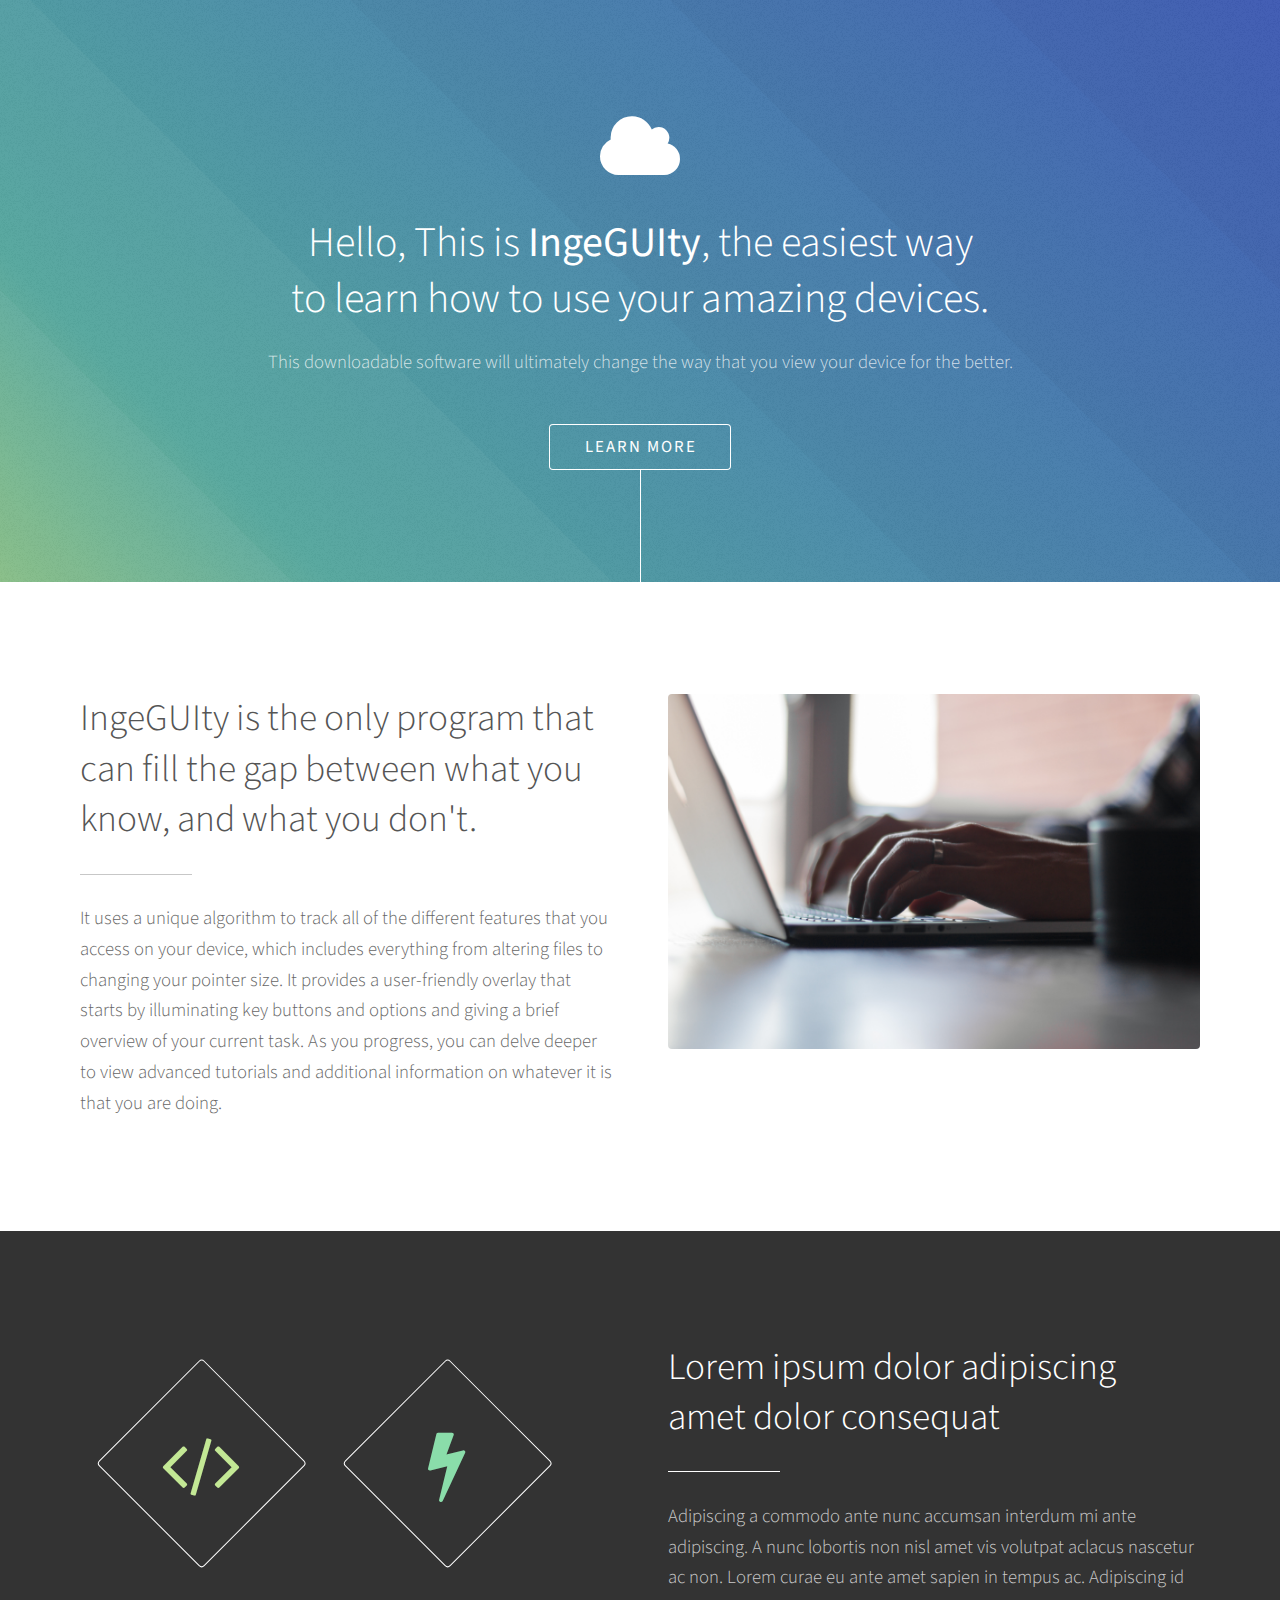
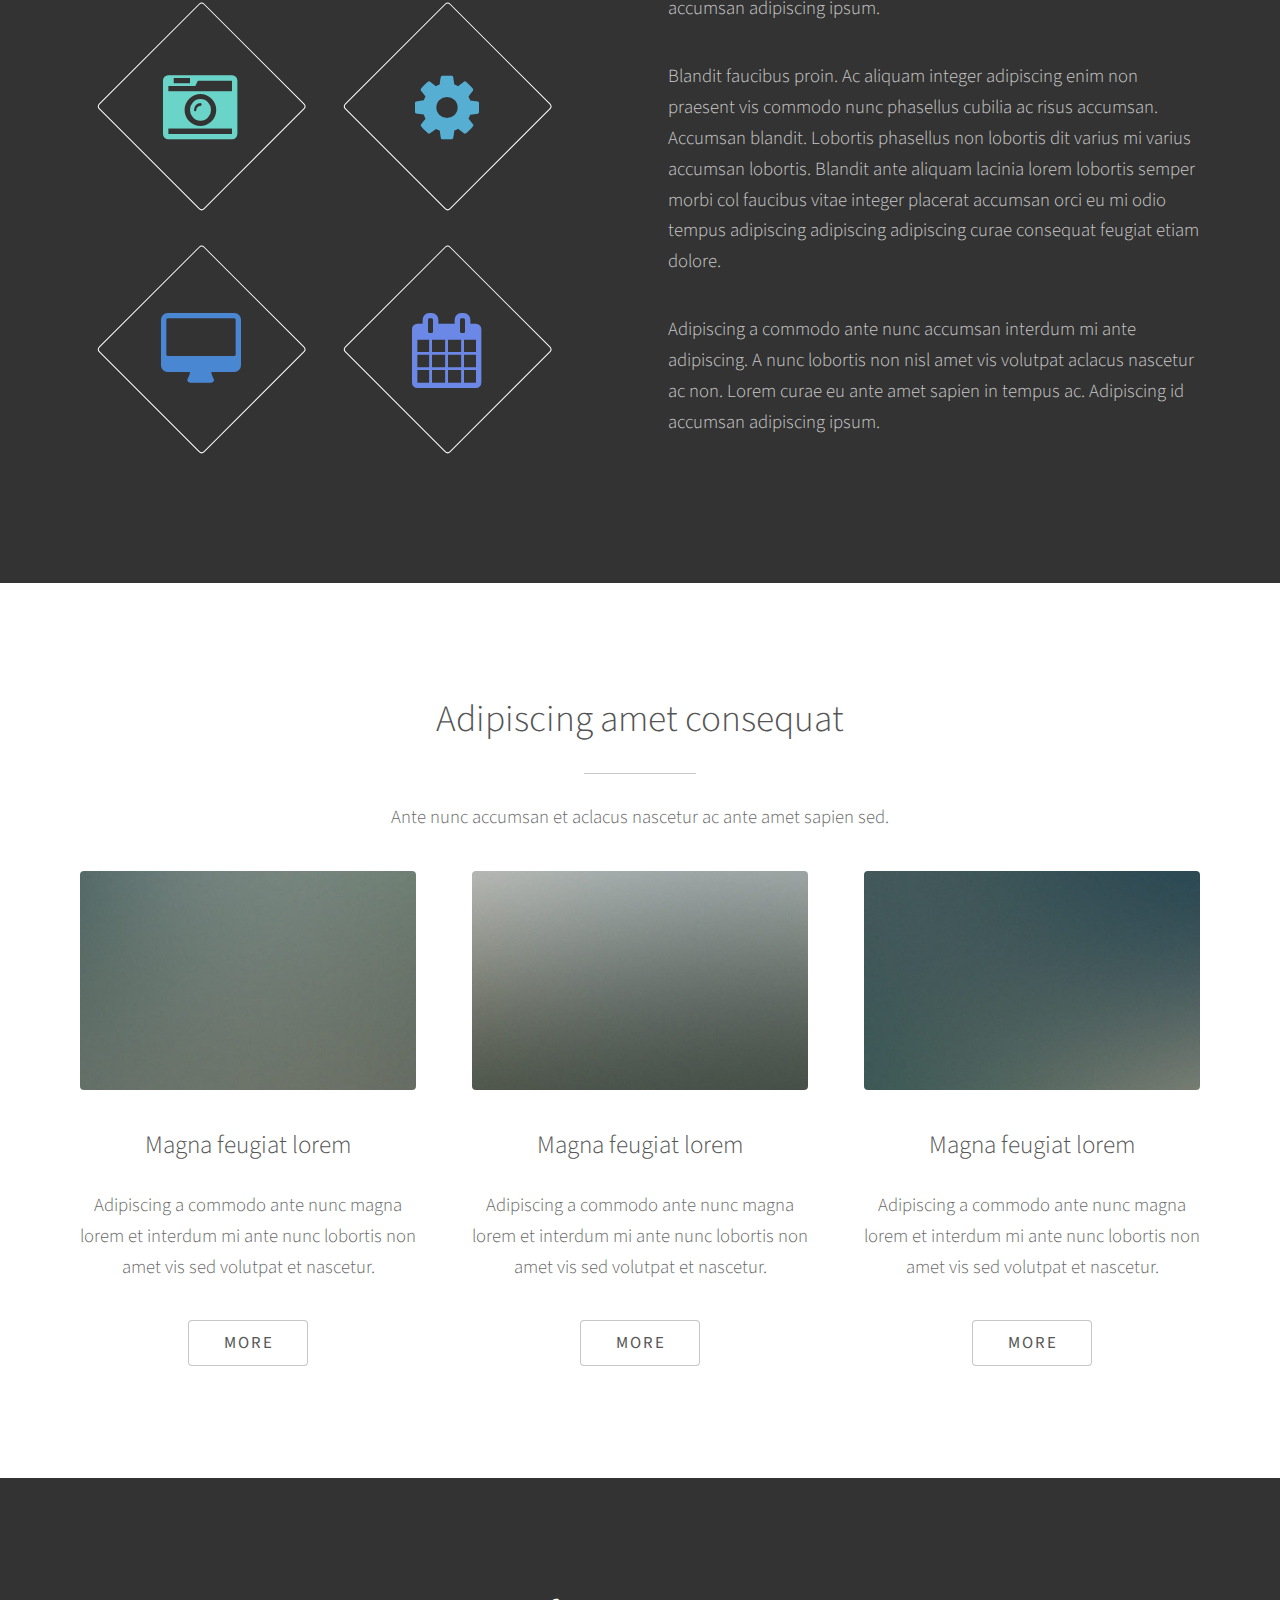
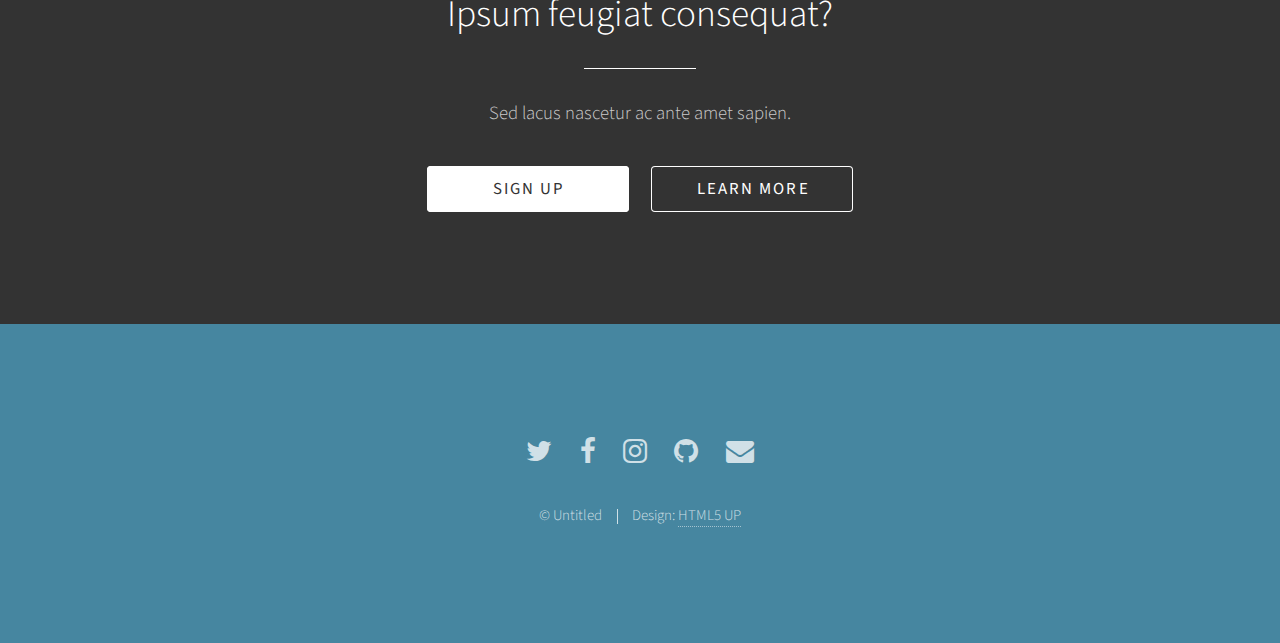
==== commit 6dacda9c: "Picture" ====
--- a/index.html
+++ b/index.html
@@ -41,7 +41,7 @@
 							<p>It uses a unique algorithm to track all of the different features that you access on your device, which includes everything from altering files to changing your pointer size. It provides a user-friendly overlay that starts by illuminating key buttons and options and giving a brief overview of your current task. As you progress, you can delve deeper to view advanced tutorials and additional information on whatever it is that you are doing.</p>
 						</div>
 						<div class="6u$ 12u$(medium) important(medium)">
-							<span class="image fit"><img src="images/pic01.jpg" alt="" /></span>
+							<span class="image fit"><img src="images/Computer-Typing.jpg" alt="" /></span>
 						</div>
 					</div>
 				</div>
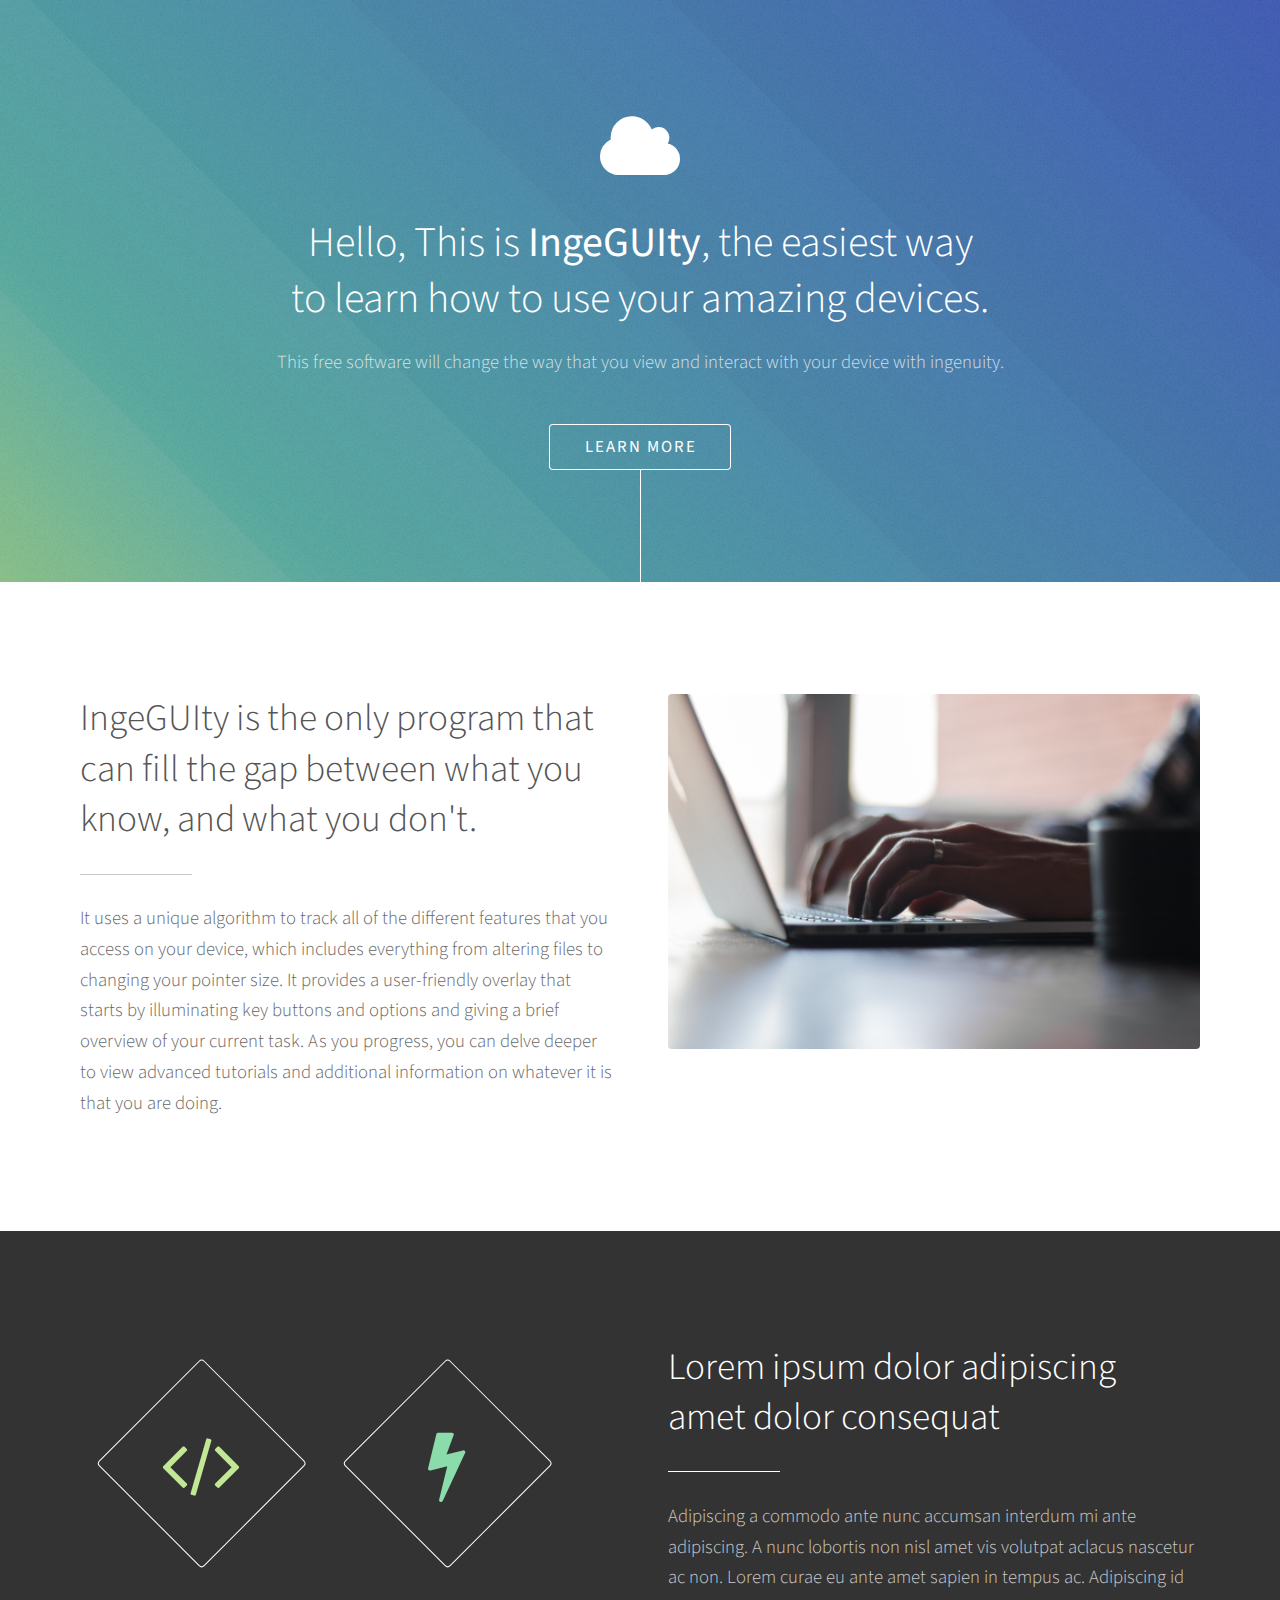
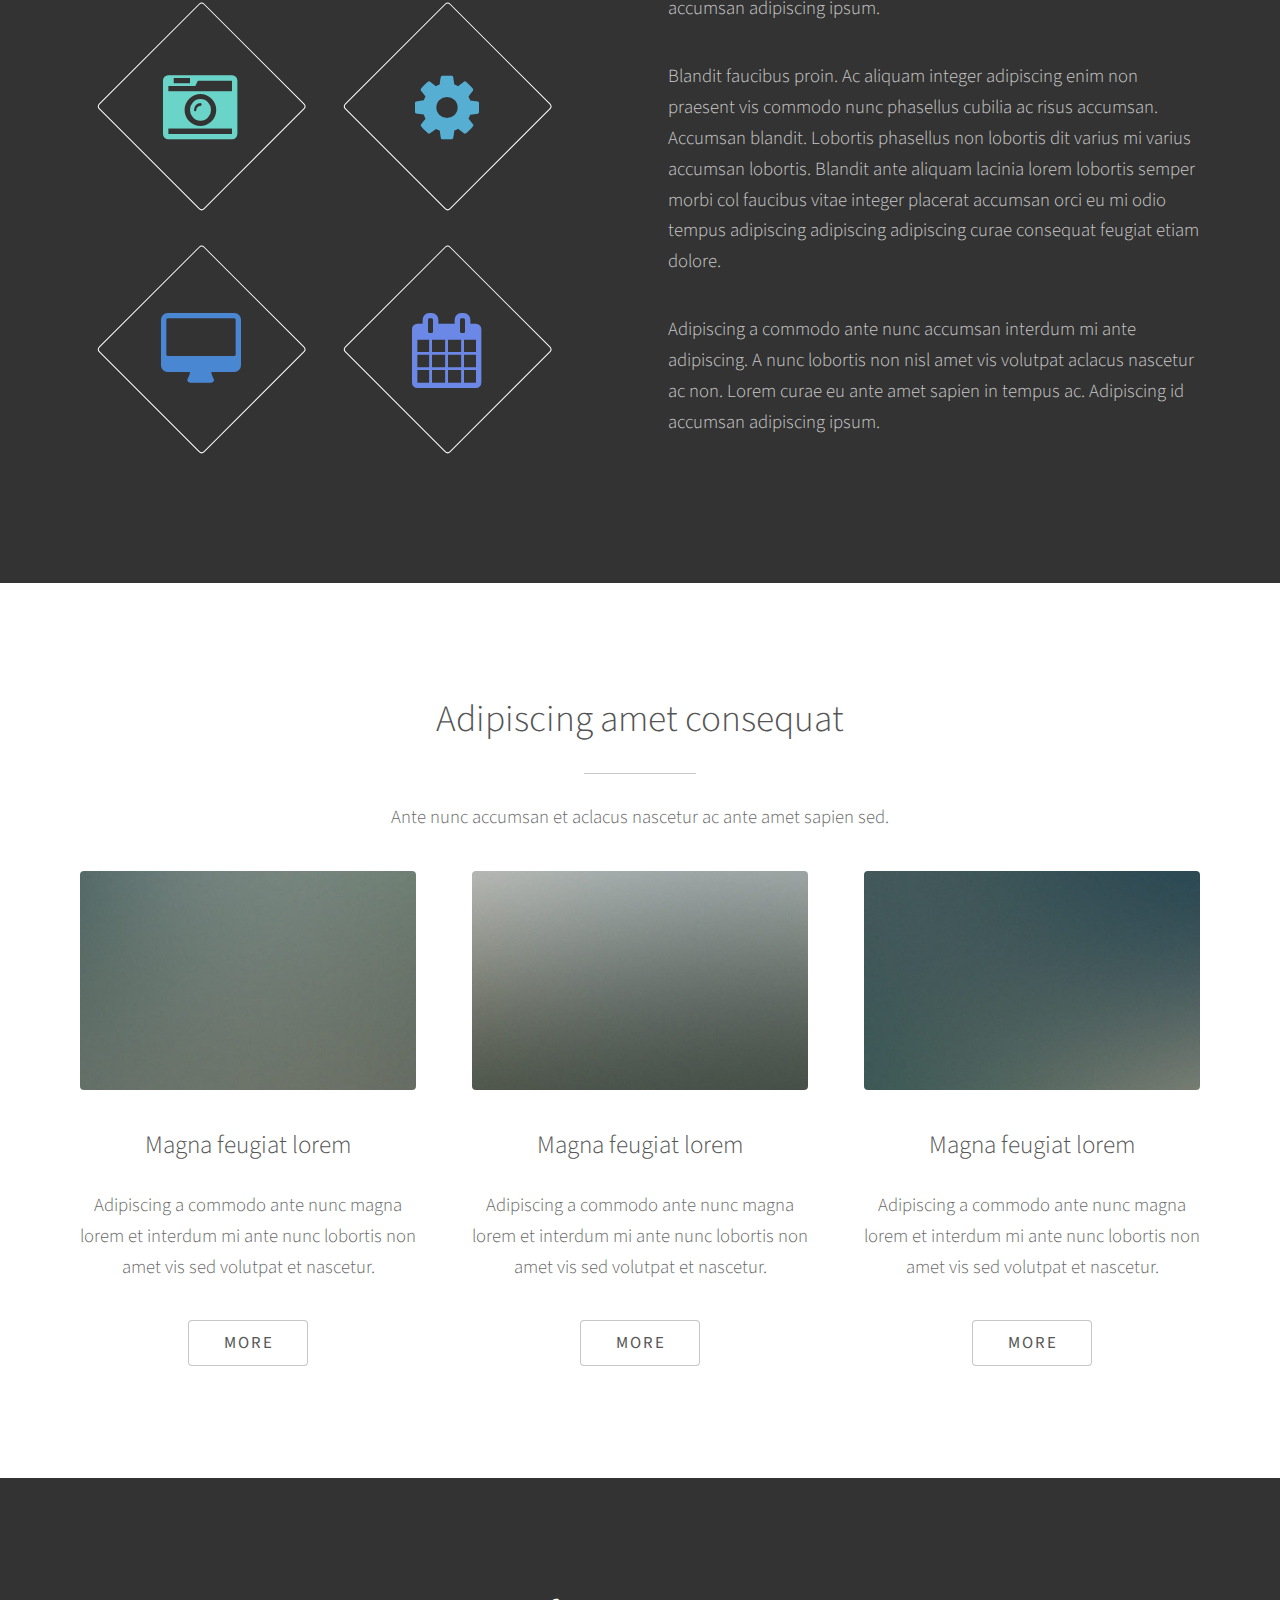
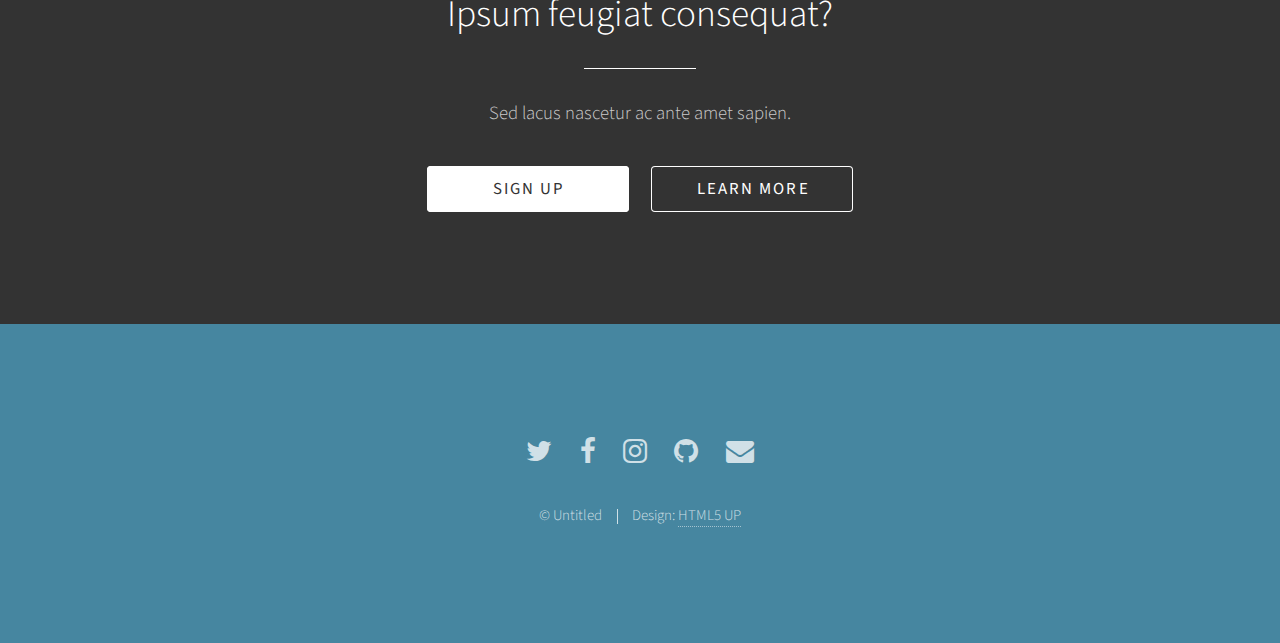
==== commit e4971567: "Changed description" ====
--- a/index.html
+++ b/index.html
@@ -22,7 +22,7 @@
 					<span class="icon major fa-cloud"></span>
 					<h1>Hello, This is <strong>IngeGUIty</strong>, the easiest way<br />
 					to learn how to use your amazing devices.</h1>
-					<p>This downloadable software will ultimately change the way that you view your device for the better.</p>
+					<p>This free  software will  change the way that you view and interact with your device with ingenuity.</p>
 					<ul class="actions">
 						<li><a href="#one" class="button scrolly">Learn More</a></li>
 					</ul>
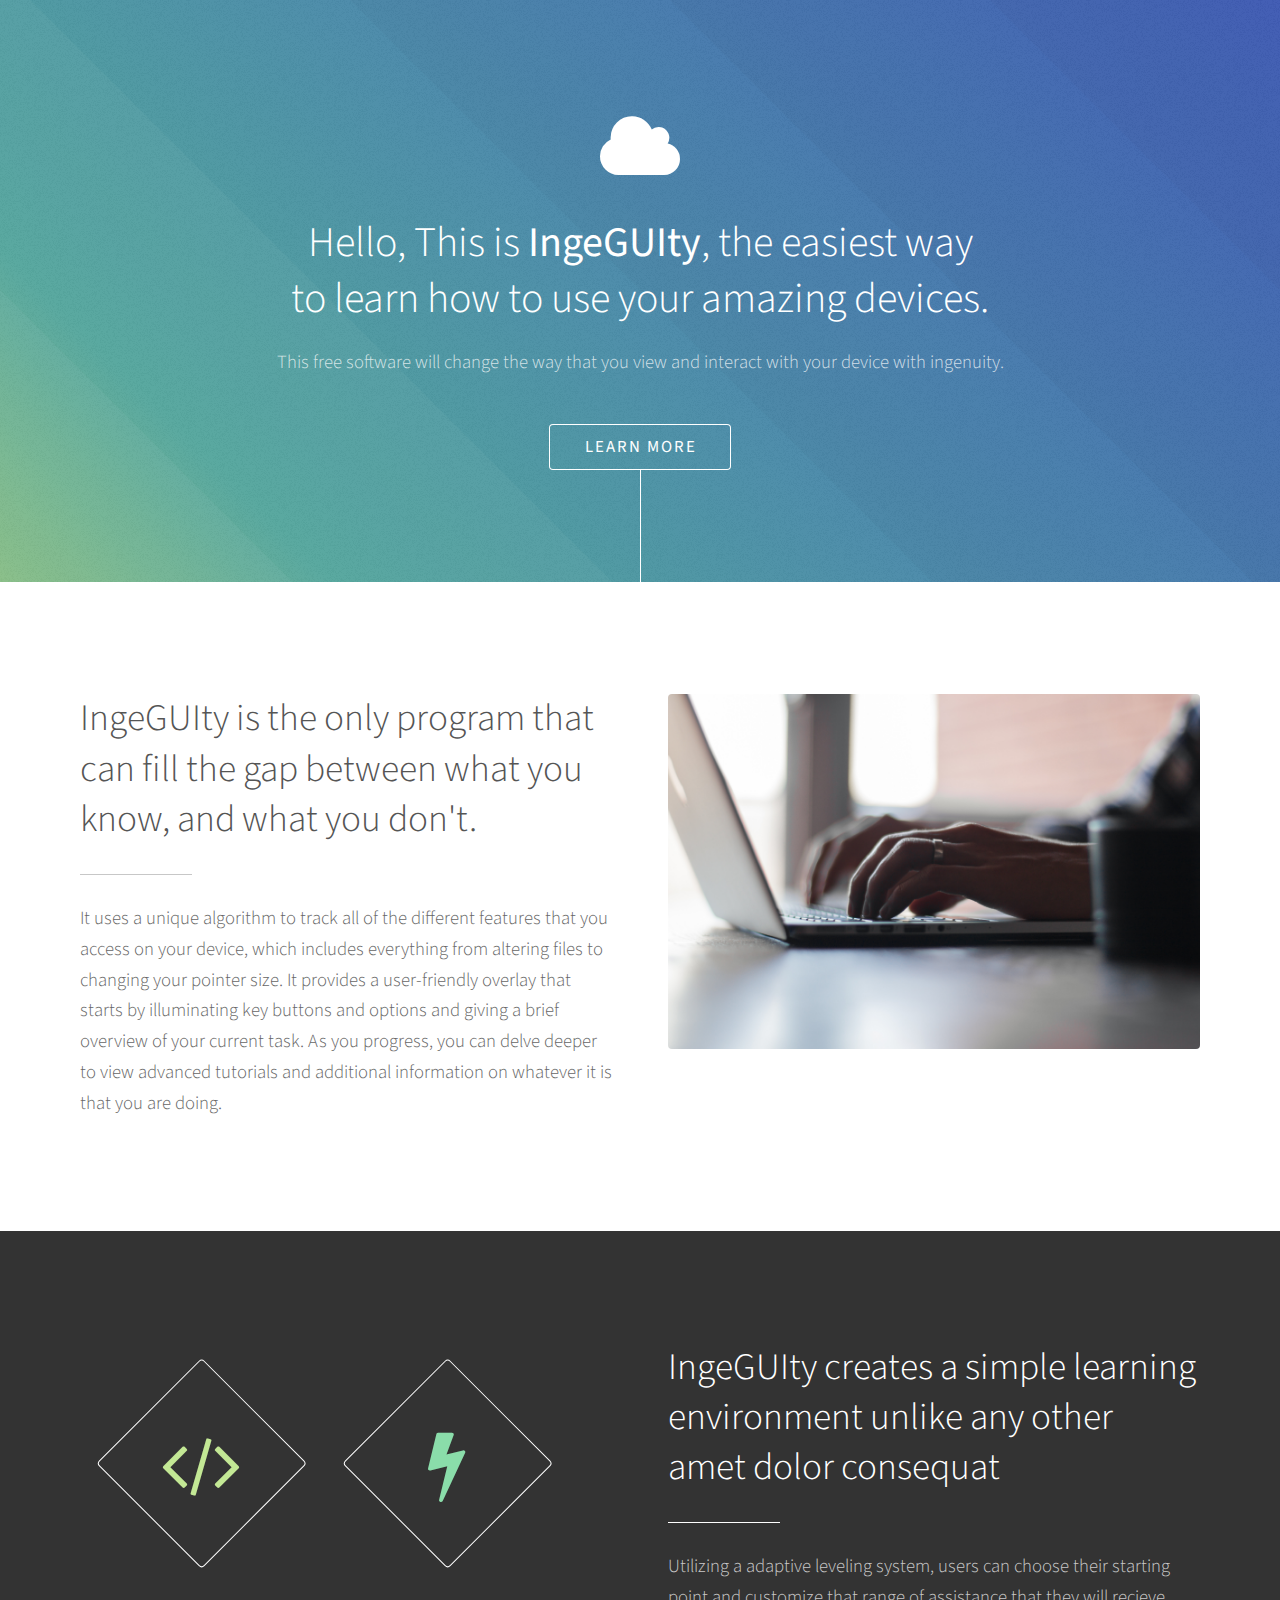
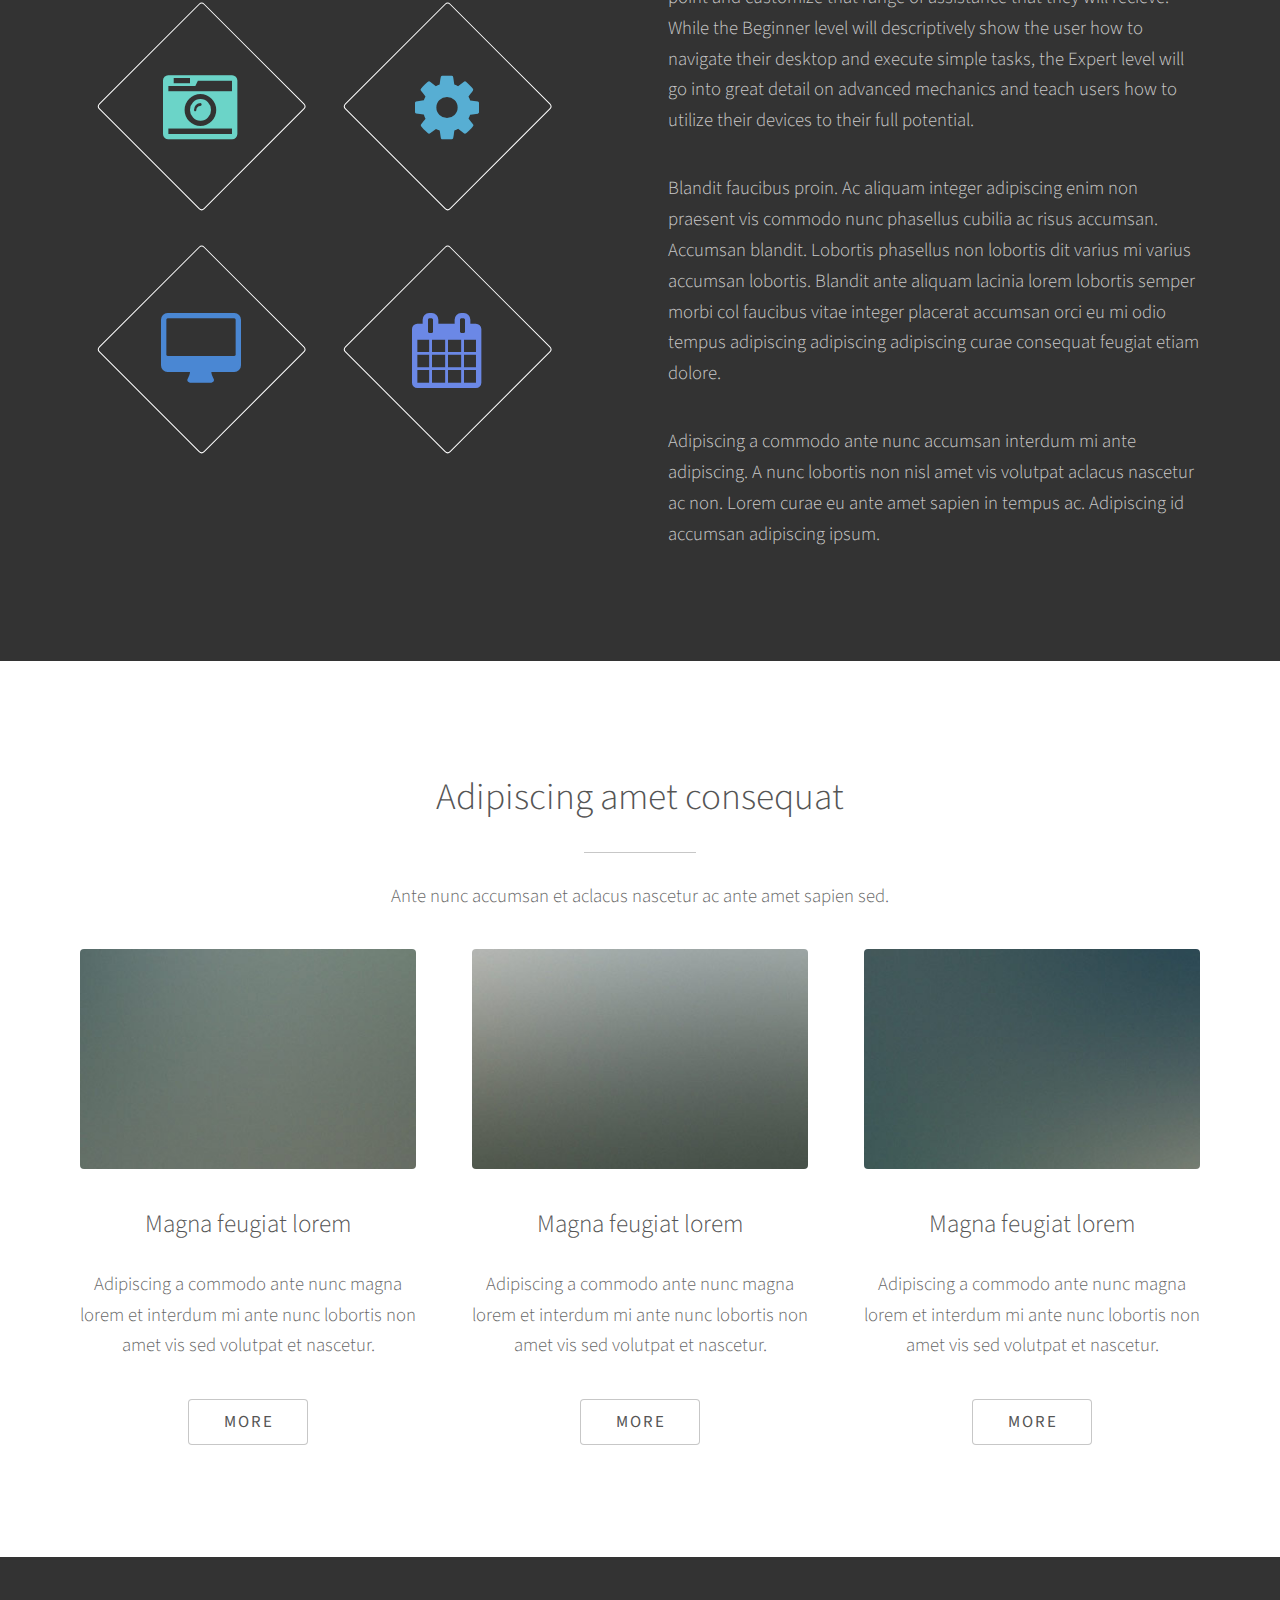
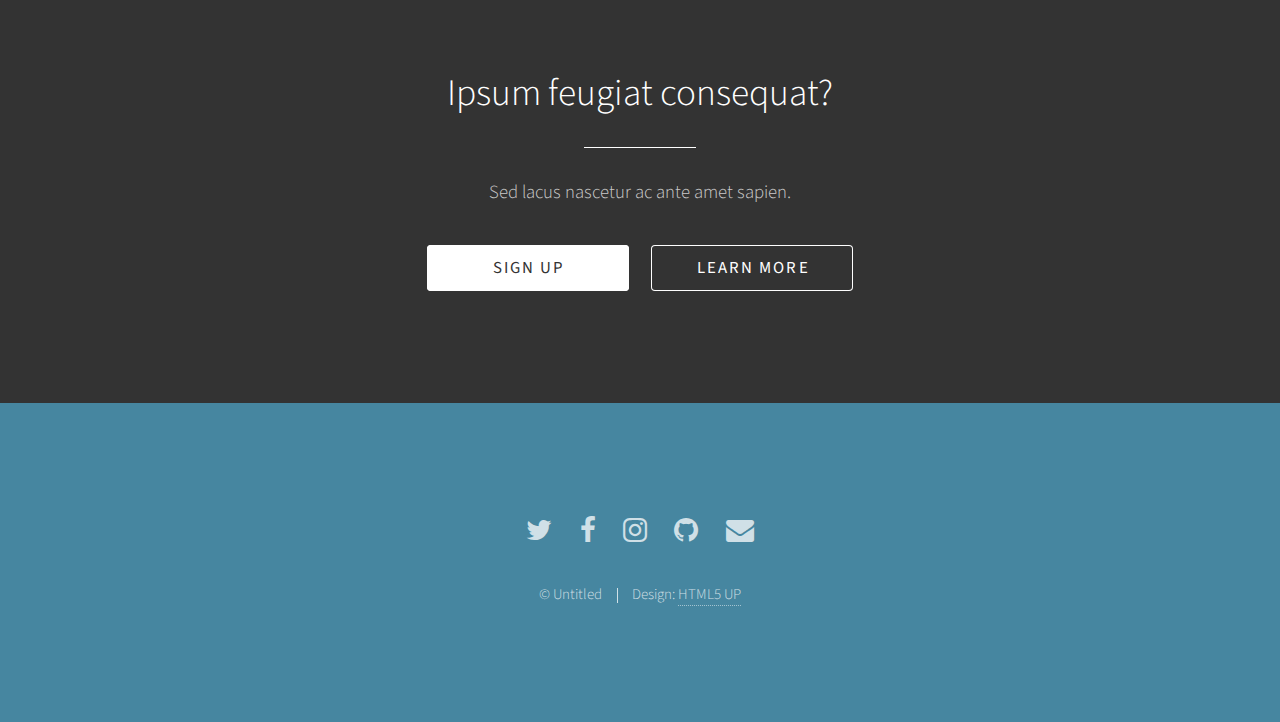
==== commit 454fb3b2: "Another Paragraph" ====
--- a/index.html
+++ b/index.html
@@ -63,10 +63,10 @@
 						</div>
 						<div class="6u$ 12u$(medium)">
 							<header class="major">
-								<h2>Lorem ipsum dolor adipiscing<br />
+								<h2>IngeGUIty creates a simple learning environment unlike any other<br />
 								amet dolor consequat</h2>
 							</header>
-							<p>Adipiscing a commodo ante nunc accumsan interdum mi ante adipiscing. A nunc lobortis non nisl amet vis volutpat aclacus nascetur ac non. Lorem curae eu ante amet sapien in tempus ac. Adipiscing id accumsan adipiscing ipsum.</p>
+							<p>Utilizing a adaptive leveling system, users can choose their starting point and customize that range of assistance that they will recieve. While the Beginner level will descriptively show the user how to navigate their desktop and execute simple tasks, the Expert level will go into great detail on advanced mechanics and teach users how to utilize their devices to their full potential. </p>
 							<p>Blandit faucibus proin. Ac aliquam integer adipiscing enim non praesent vis commodo nunc phasellus cubilia ac risus accumsan. Accumsan blandit. Lobortis phasellus non lobortis dit varius mi varius accumsan lobortis. Blandit ante aliquam lacinia lorem lobortis semper morbi col faucibus vitae integer placerat accumsan orci eu mi odio tempus adipiscing adipiscing adipiscing curae consequat feugiat etiam dolore.</p>
 							<p>Adipiscing a commodo ante nunc accumsan interdum mi ante adipiscing. A nunc lobortis non nisl amet vis volutpat aclacus nascetur ac non. Lorem curae eu ante amet sapien in tempus ac. Adipiscing id accumsan adipiscing ipsum.</p>
 						</div>
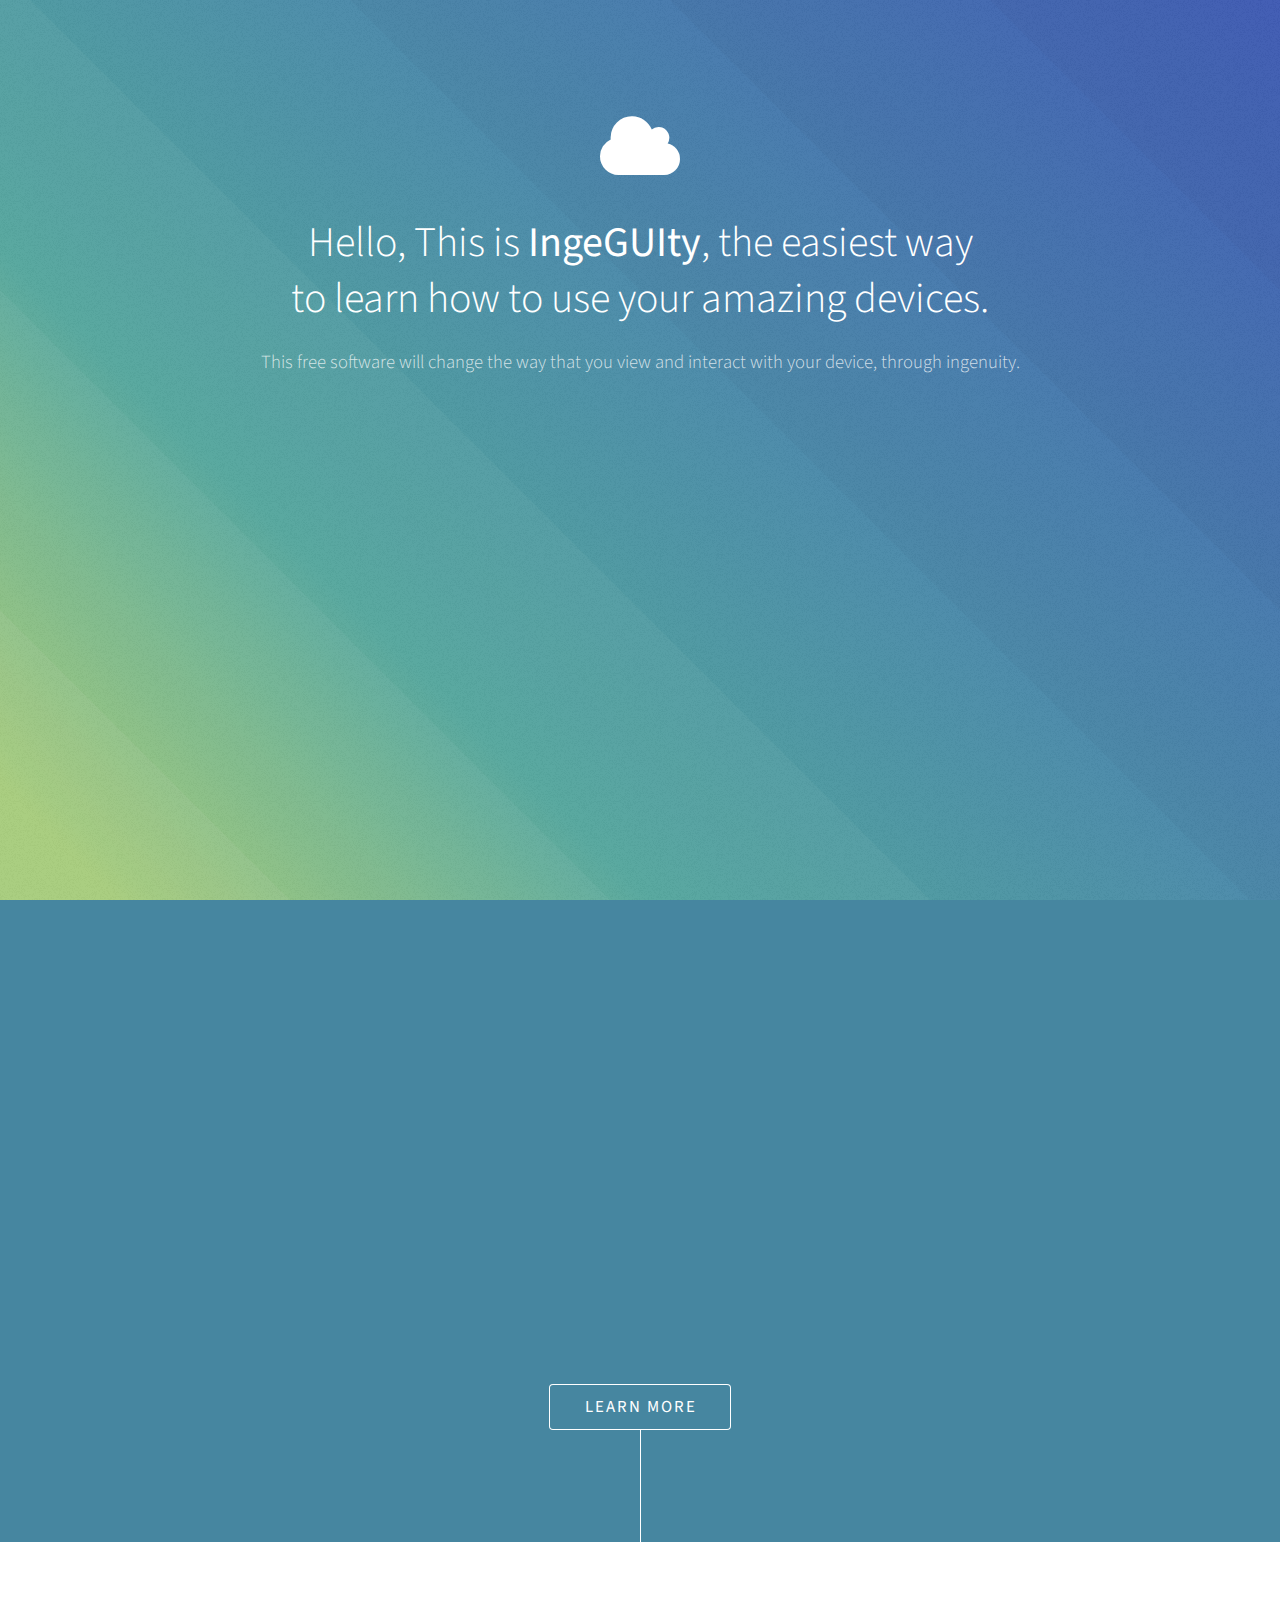
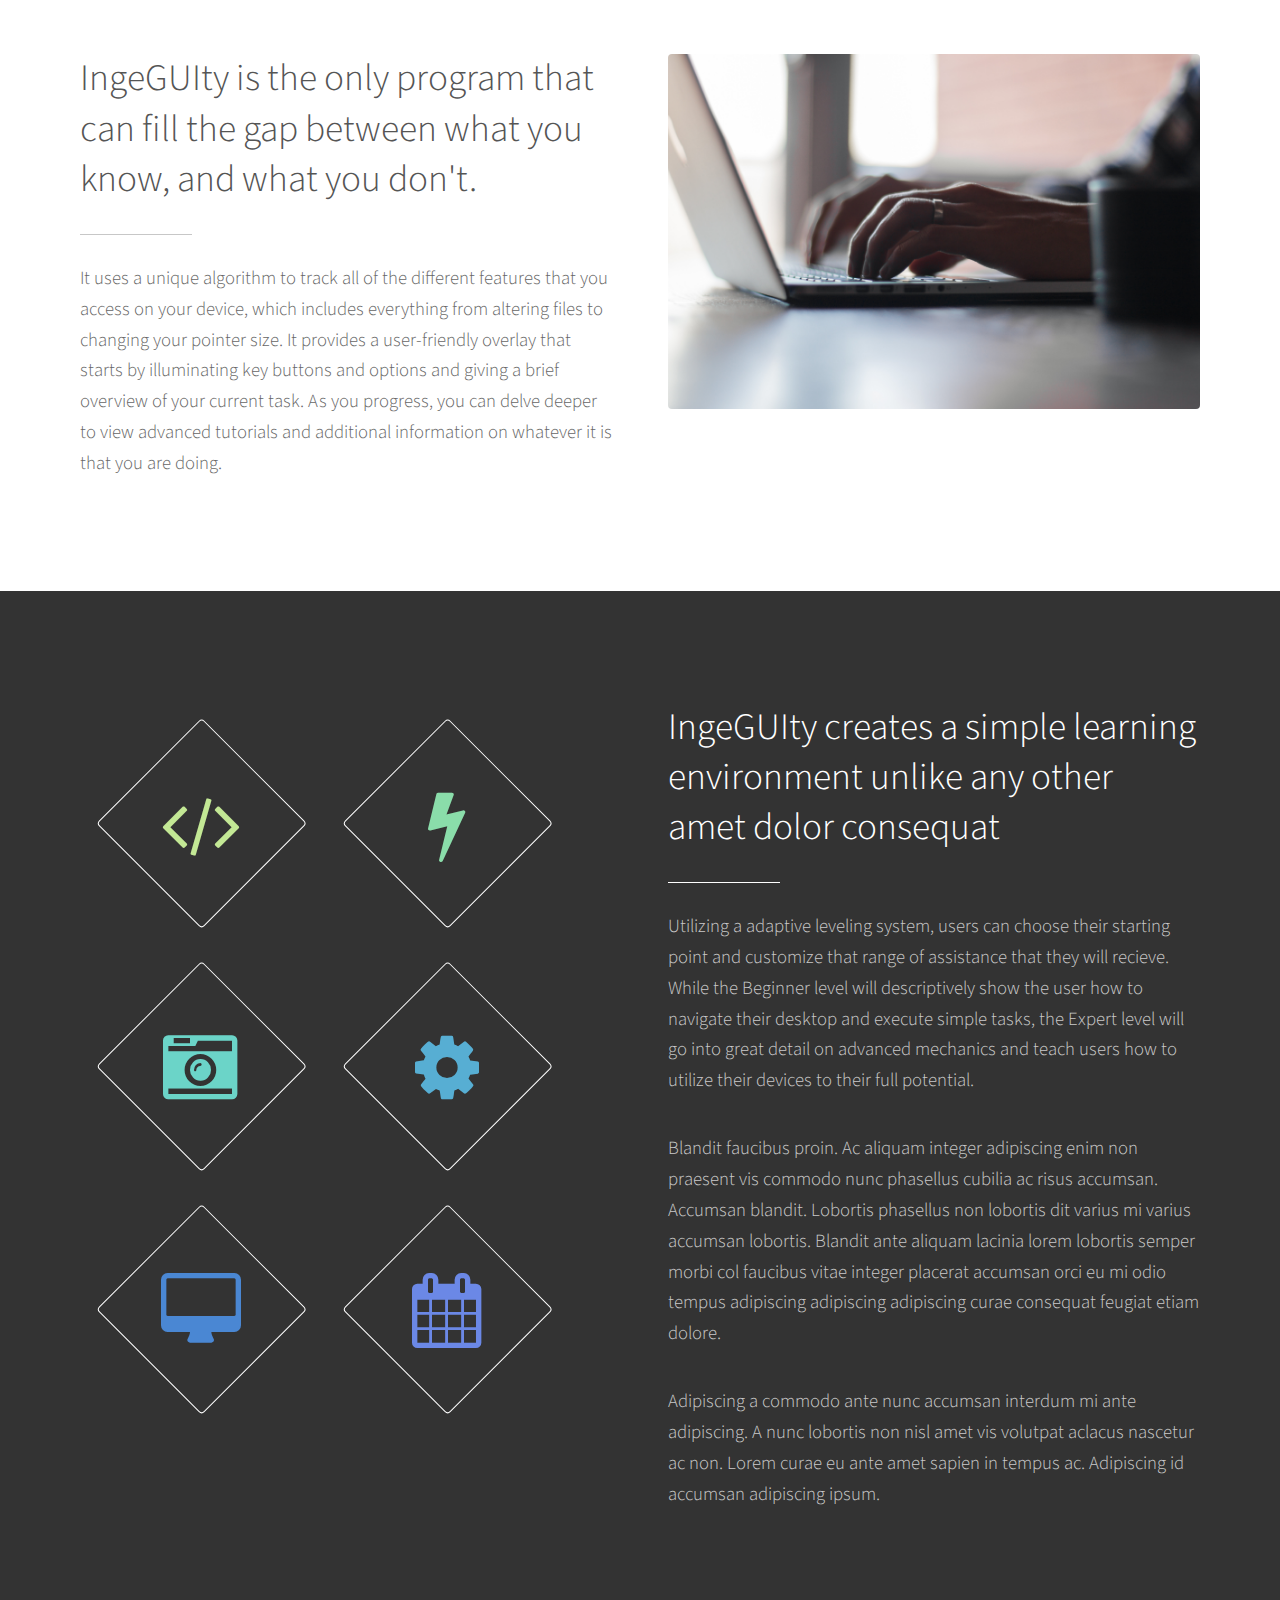
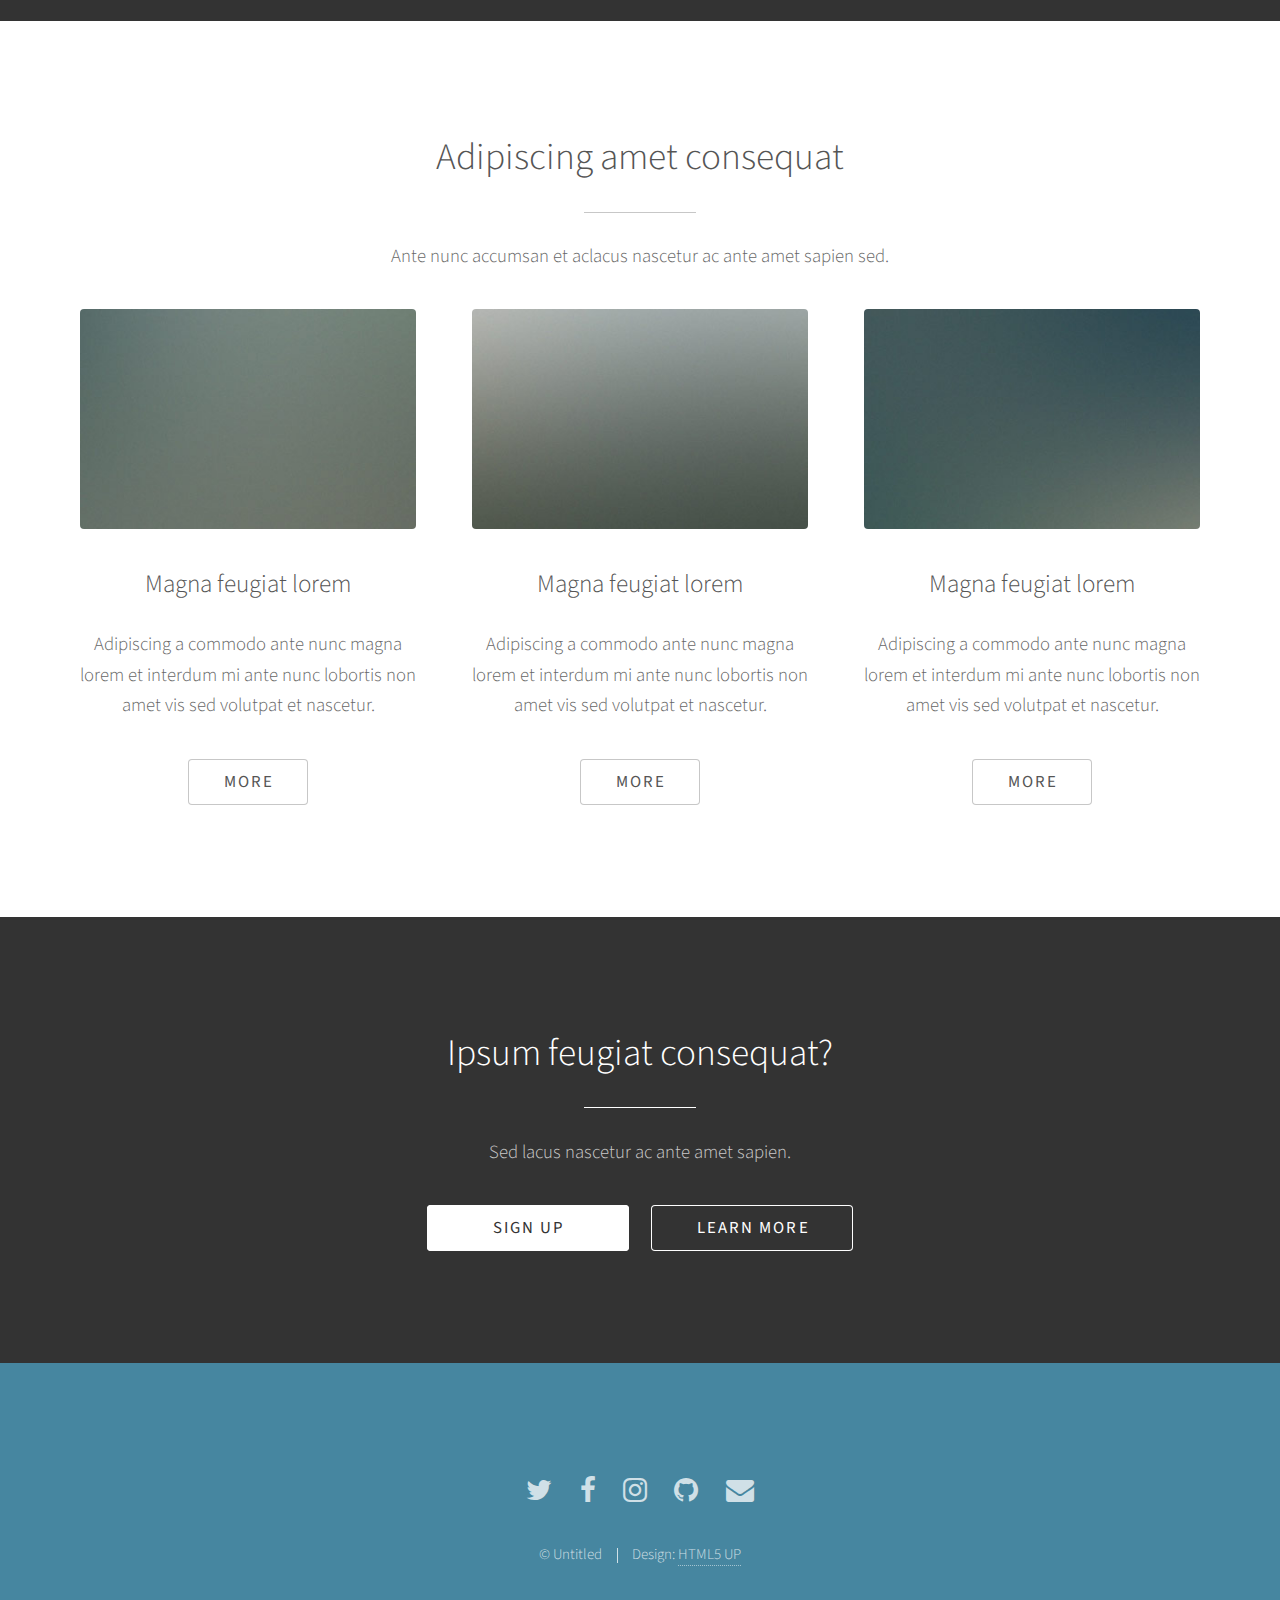
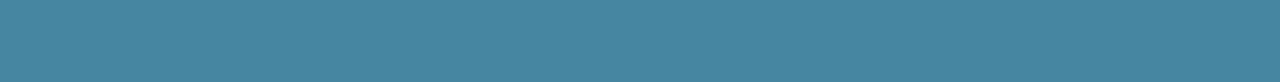
==== commit a23d6f8f: "Add Video Test" ====
--- a/index.html
+++ b/index.html
@@ -22,7 +22,8 @@
 					<span class="icon major fa-cloud"></span>
 					<h1>Hello, This is <strong>IngeGUIty</strong>, the easiest way<br />
 					to learn how to use your amazing devices.</h1>
-					<p>This free  software will  change the way that you view and interact with your device with ingenuity.</p>
+					<p>This free  software will  change the way that you view and interact with your device, through ingenuity.</p>
+					<div style="position:relative;height:0;padding-bottom:75.0%"><iframe src="https://www.youtube.com/embed/P9ifVx9yZbY?ecver=2" width="480" height="360" frameborder="0" style="position:absolute;width:100%;height:100%;left:0" allowfullscreen></iframe></div>
 					<ul class="actions">
 						<li><a href="#one" class="button scrolly">Learn More</a></li>
 					</ul>
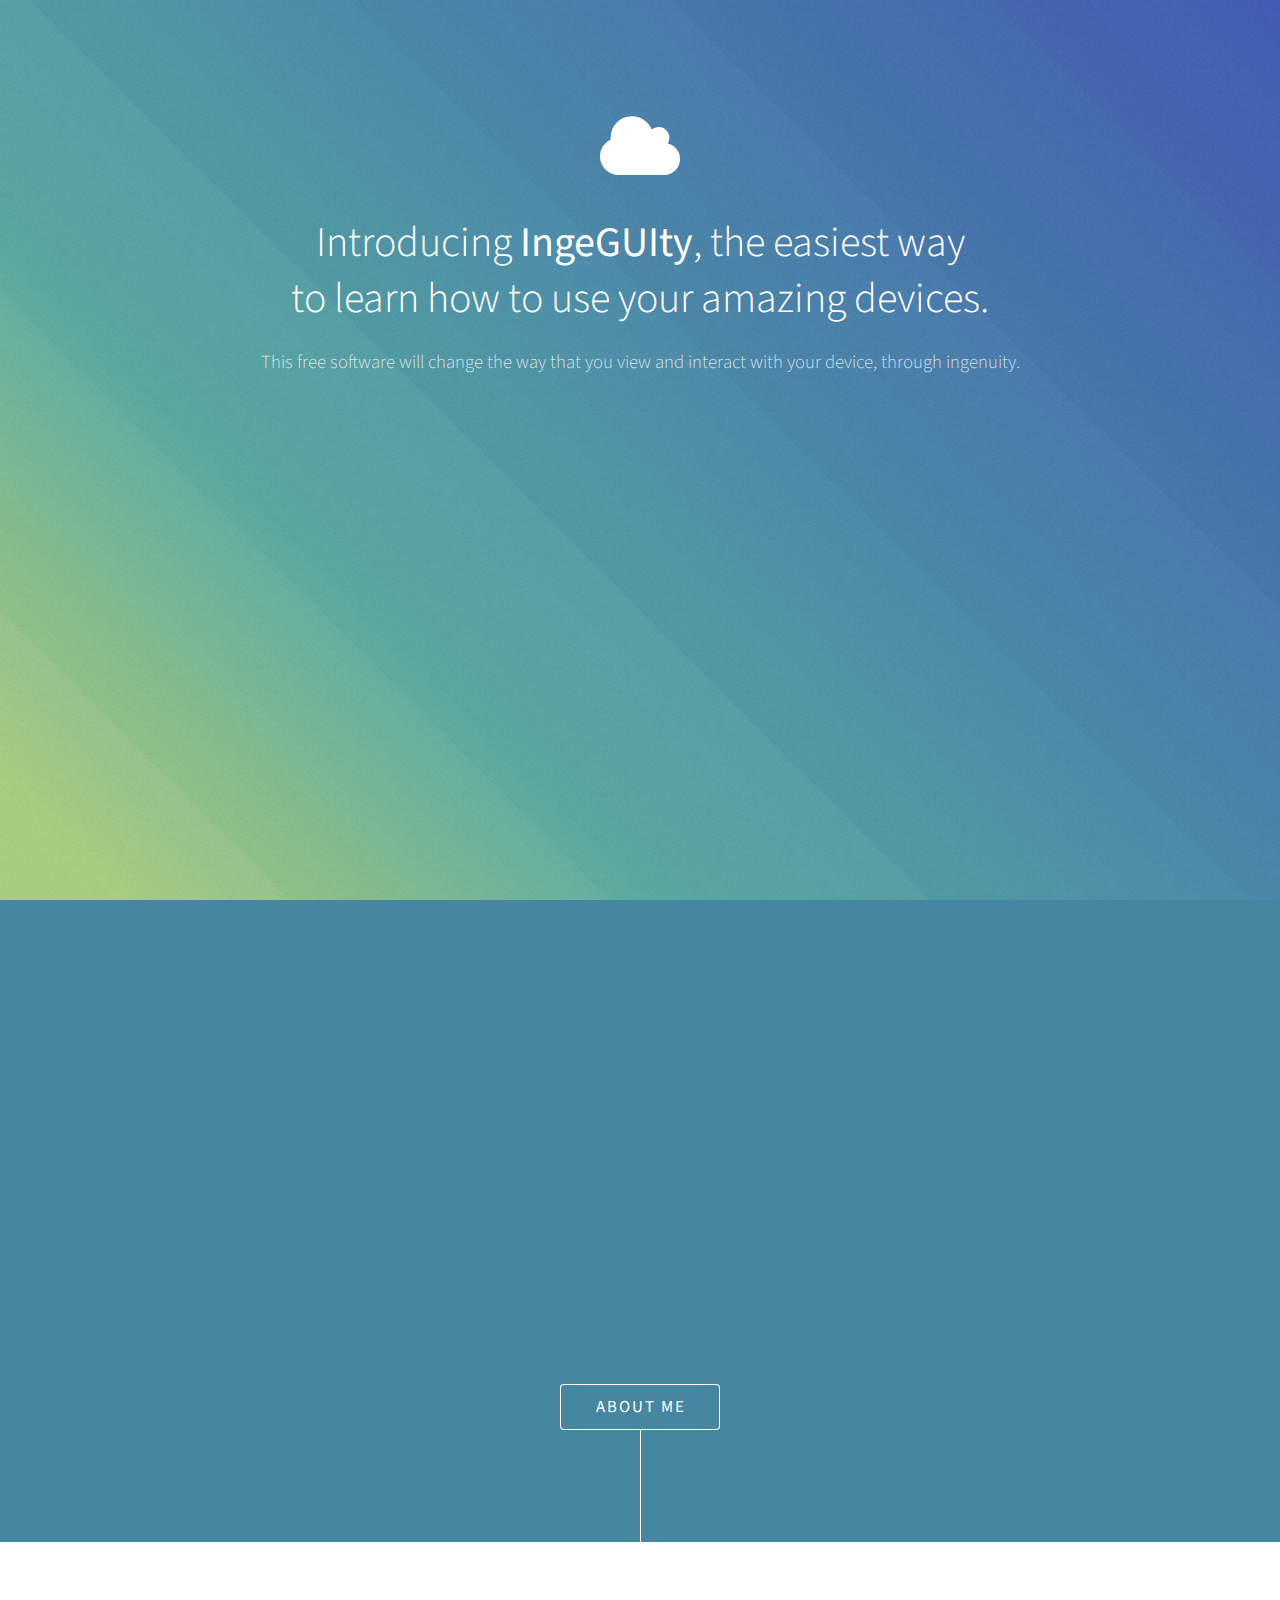
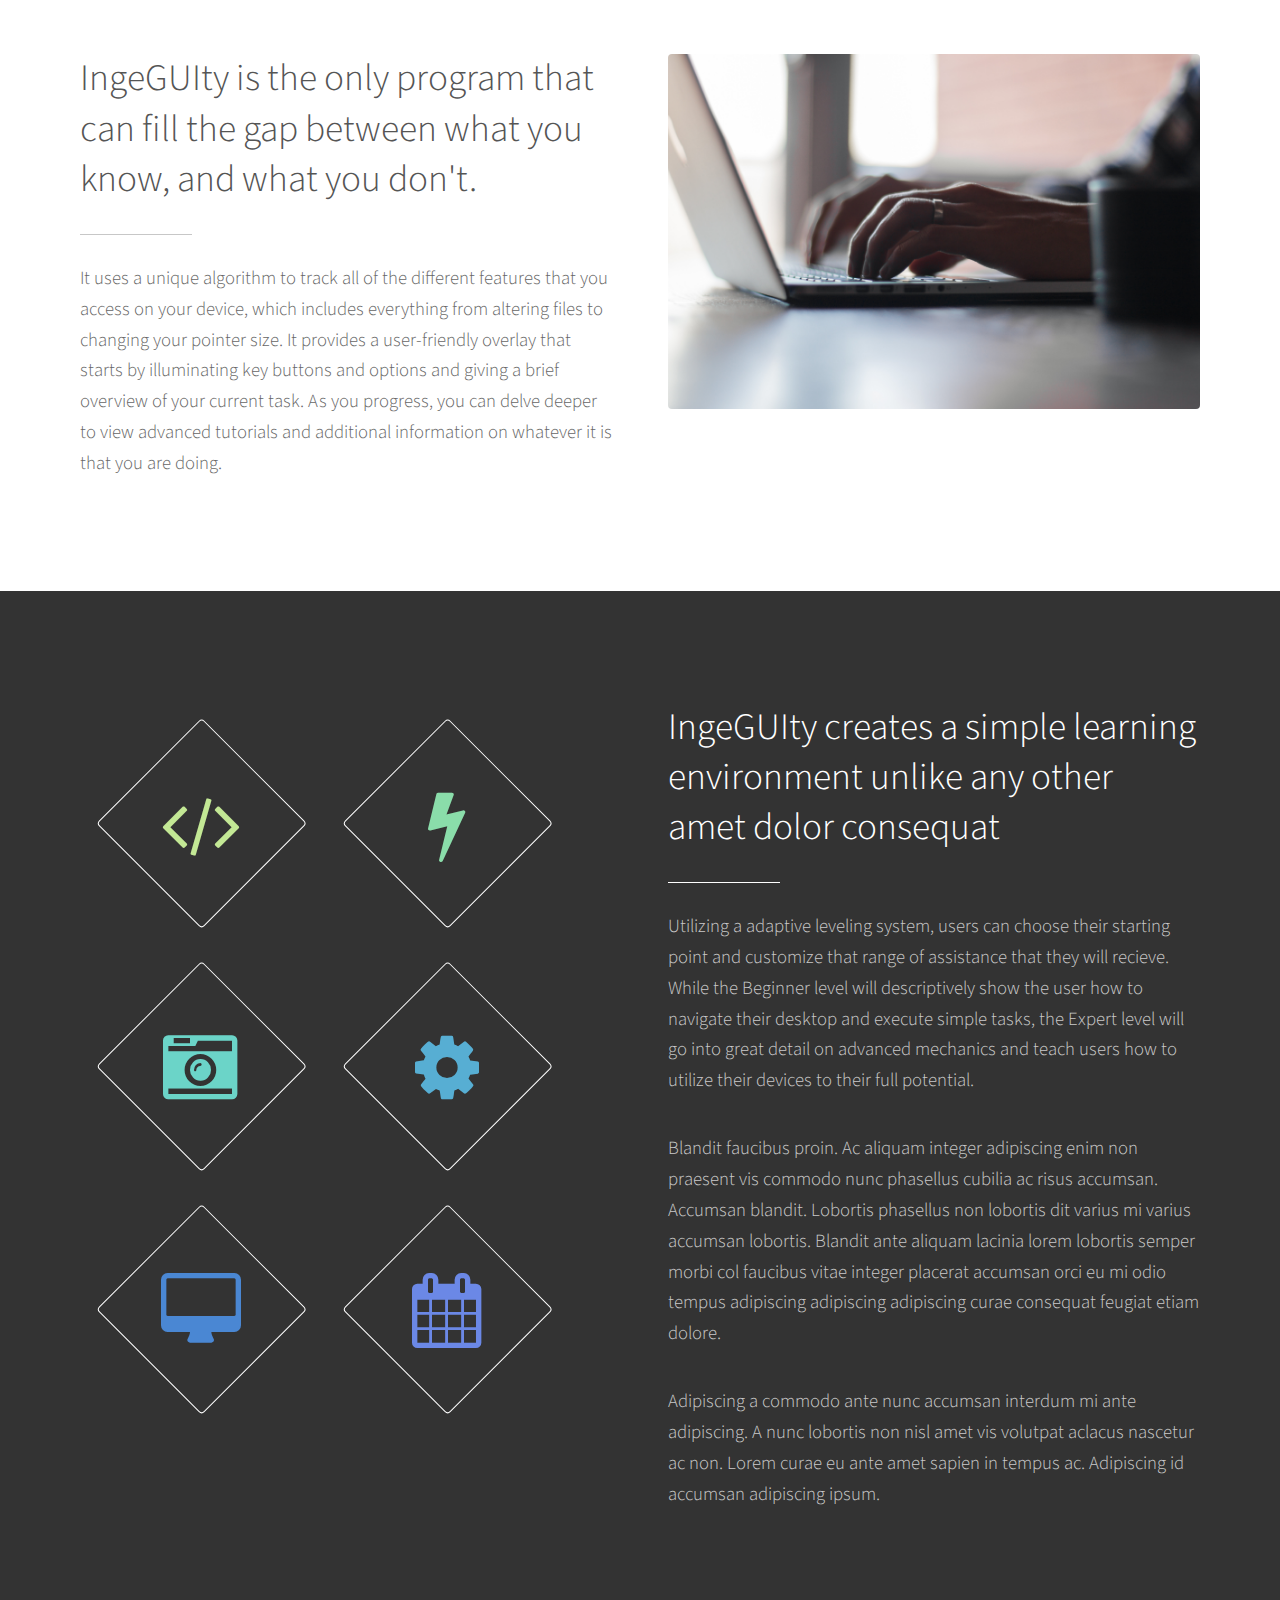
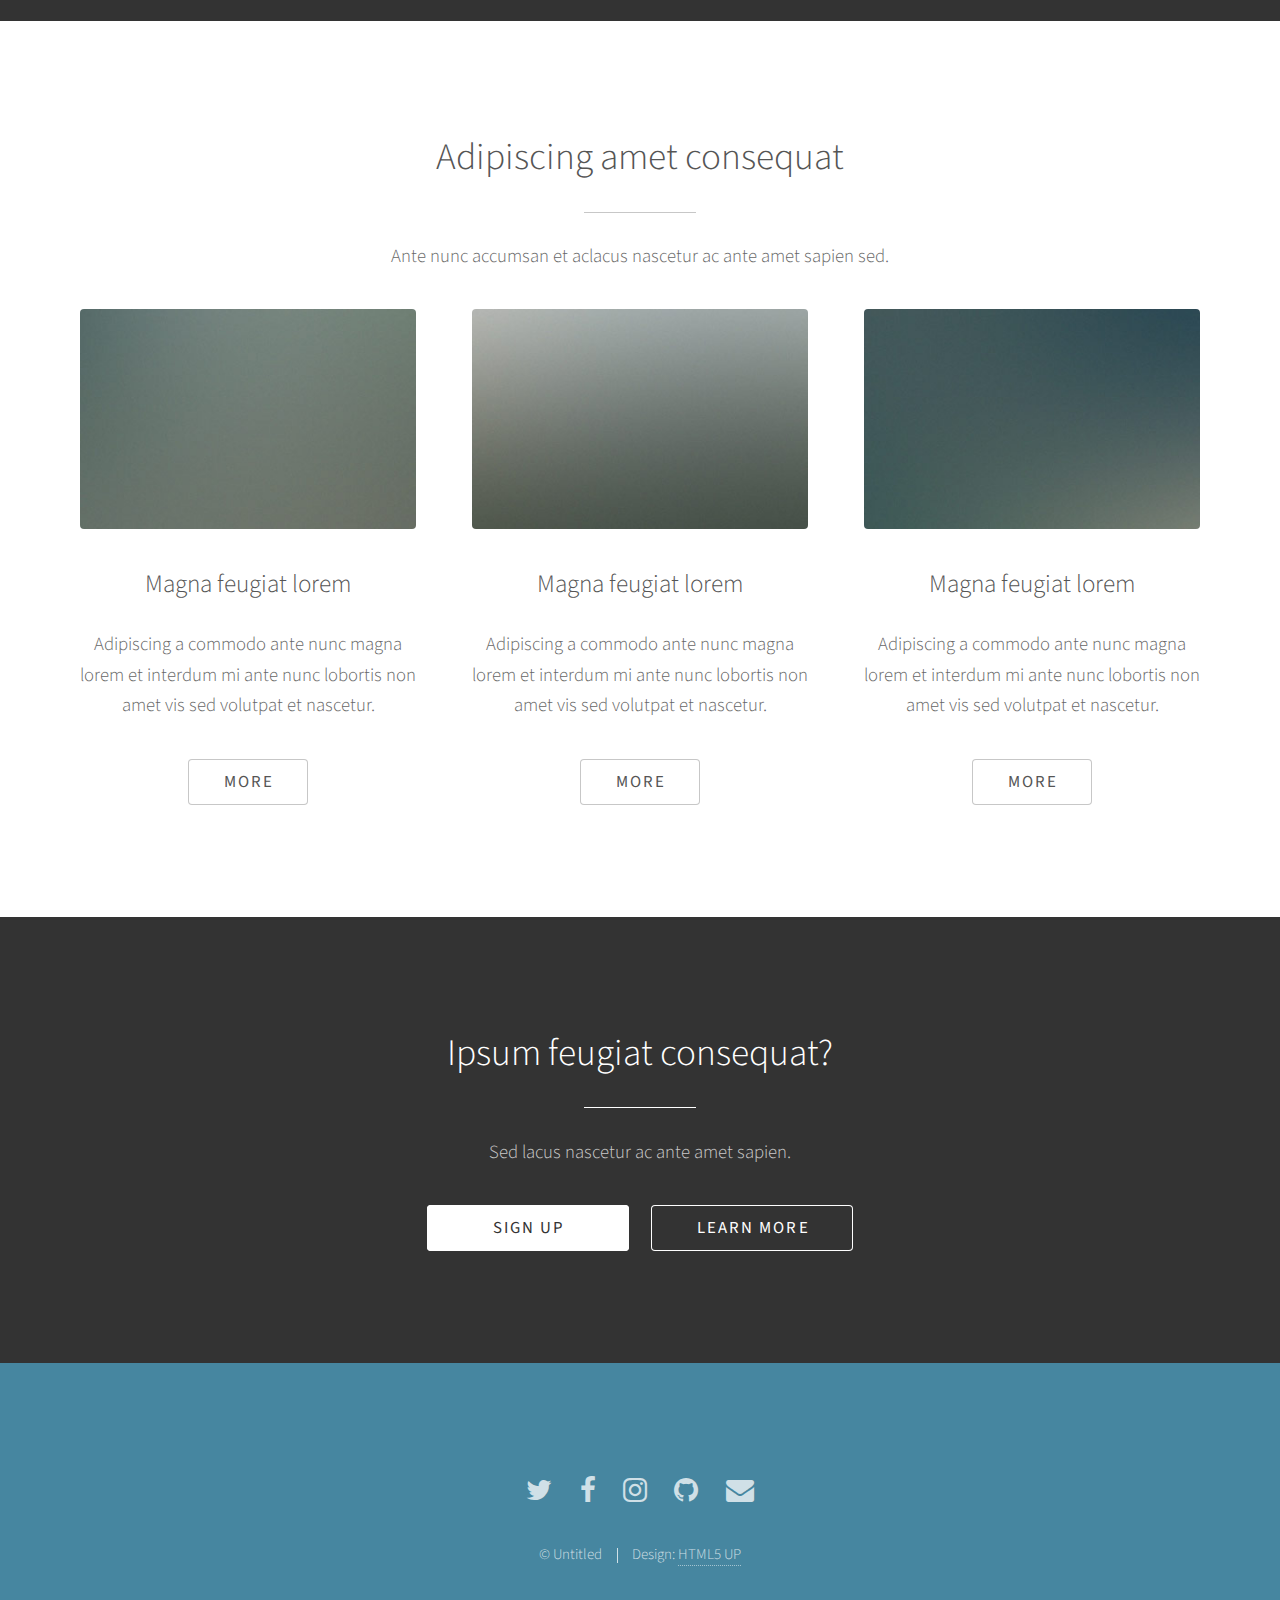
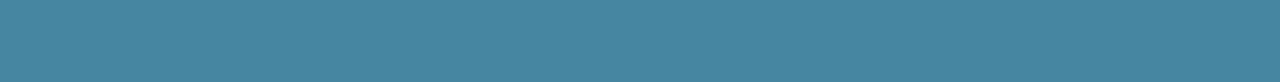
==== commit ef018181: "Fixed Video" ====
--- a/index.html
+++ b/index.html
@@ -20,12 +20,12 @@
 			<section id="header">
 				<div class="inner">
 					<span class="icon major fa-cloud"></span>
-					<h1>Hello, This is <strong>IngeGUIty</strong>, the easiest way<br />
+					<h1>Introducing <strong>IngeGUIty</strong>, the easiest way<br />
 					to learn how to use your amazing devices.</h1>
 					<p>This free  software will  change the way that you view and interact with your device, through ingenuity.</p>
-					<div style="position:relative;height:0;padding-bottom:75.0%"><iframe src="https://www.youtube.com/embed/P9ifVx9yZbY?ecver=2" width="480" height="360" frameborder="0" style="position:absolute;width:100%;height:100%;left:0" allowfullscreen></iframe></div>
+					<div style="position:relative;height:0;padding-bottom:75.0%"><iframe src="https://www.youtube-nocookie.com/embed/P9ifVx9yZbY?rel=0&amp;showinfo=0?ecver=2" width="480" height="360" frameborder="0"  allowfullscreen></iframe></div>
 					<ul class="actions">
-						<li><a href="#one" class="button scrolly">Learn More</a></li>
+						<li><a href="about-me.html" class="button scrolly">About Me</a></li>
 					</ul>
 				</div>
 			</section>
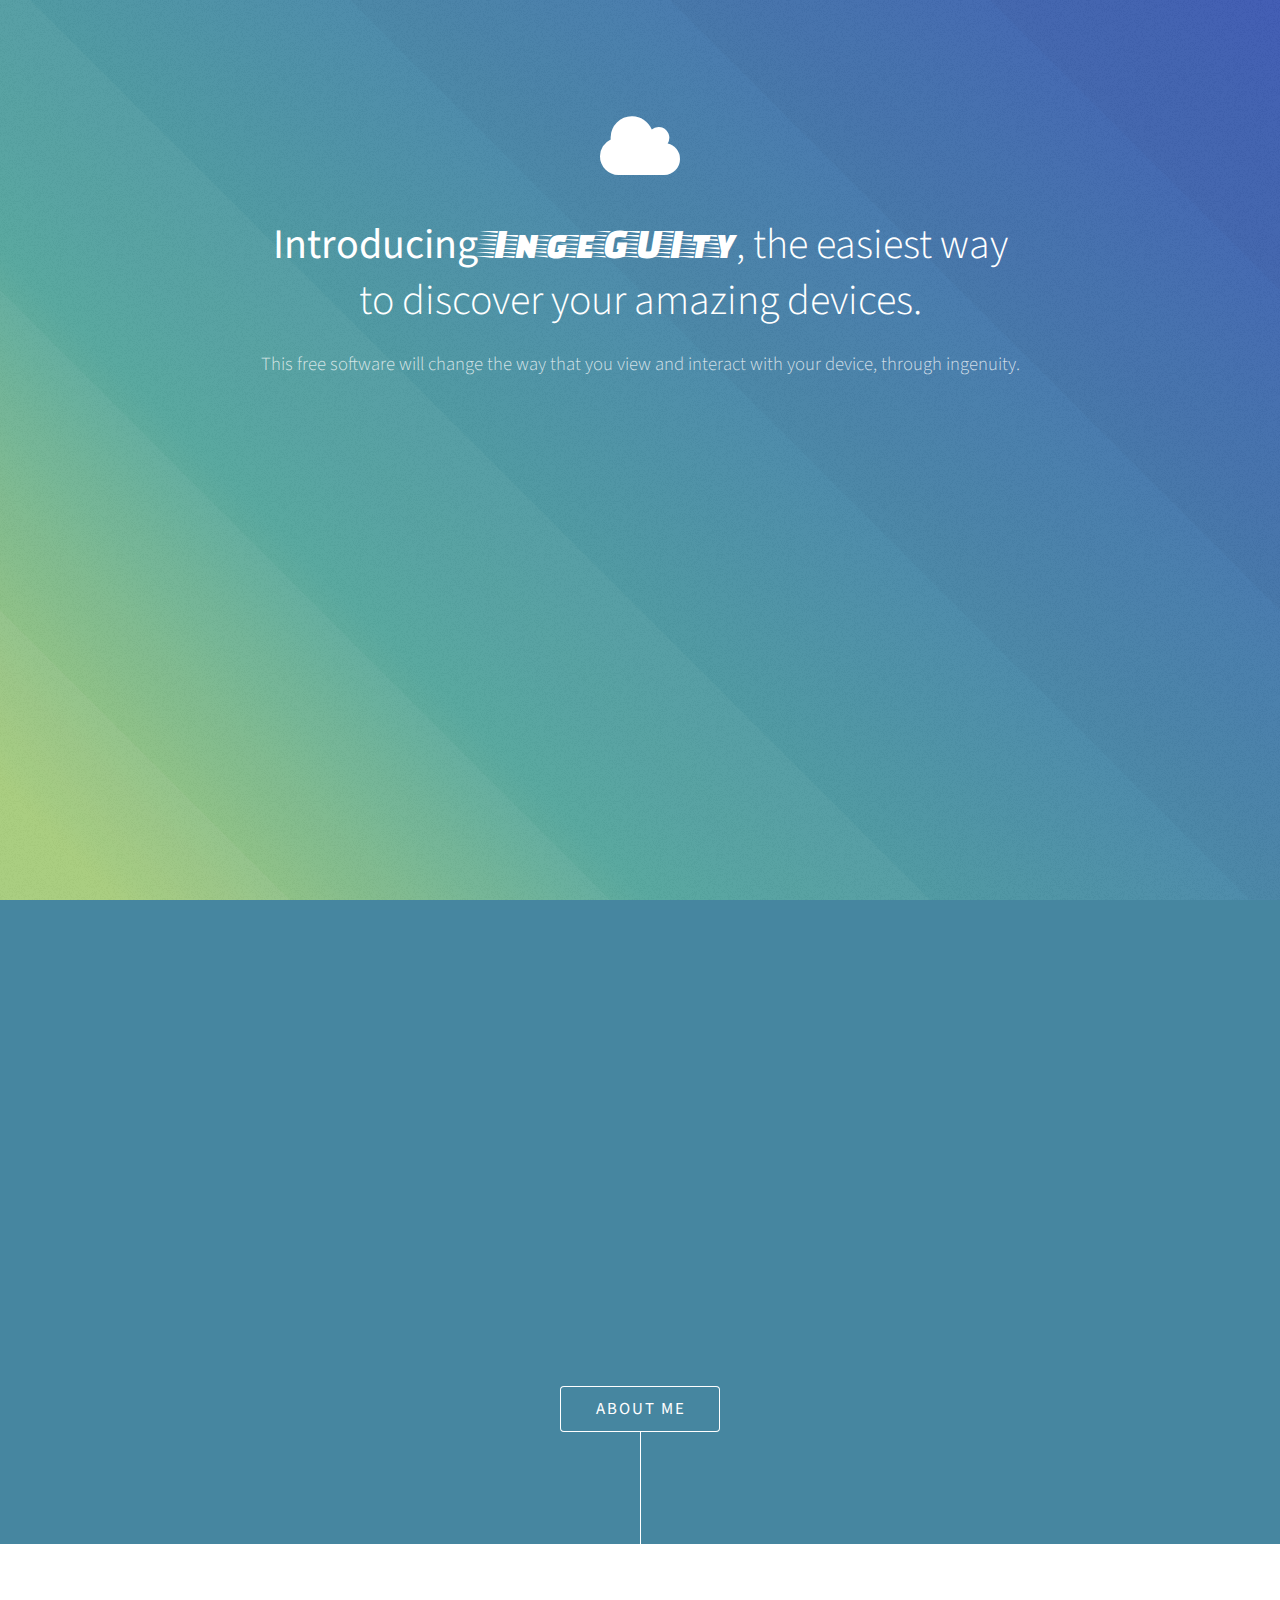
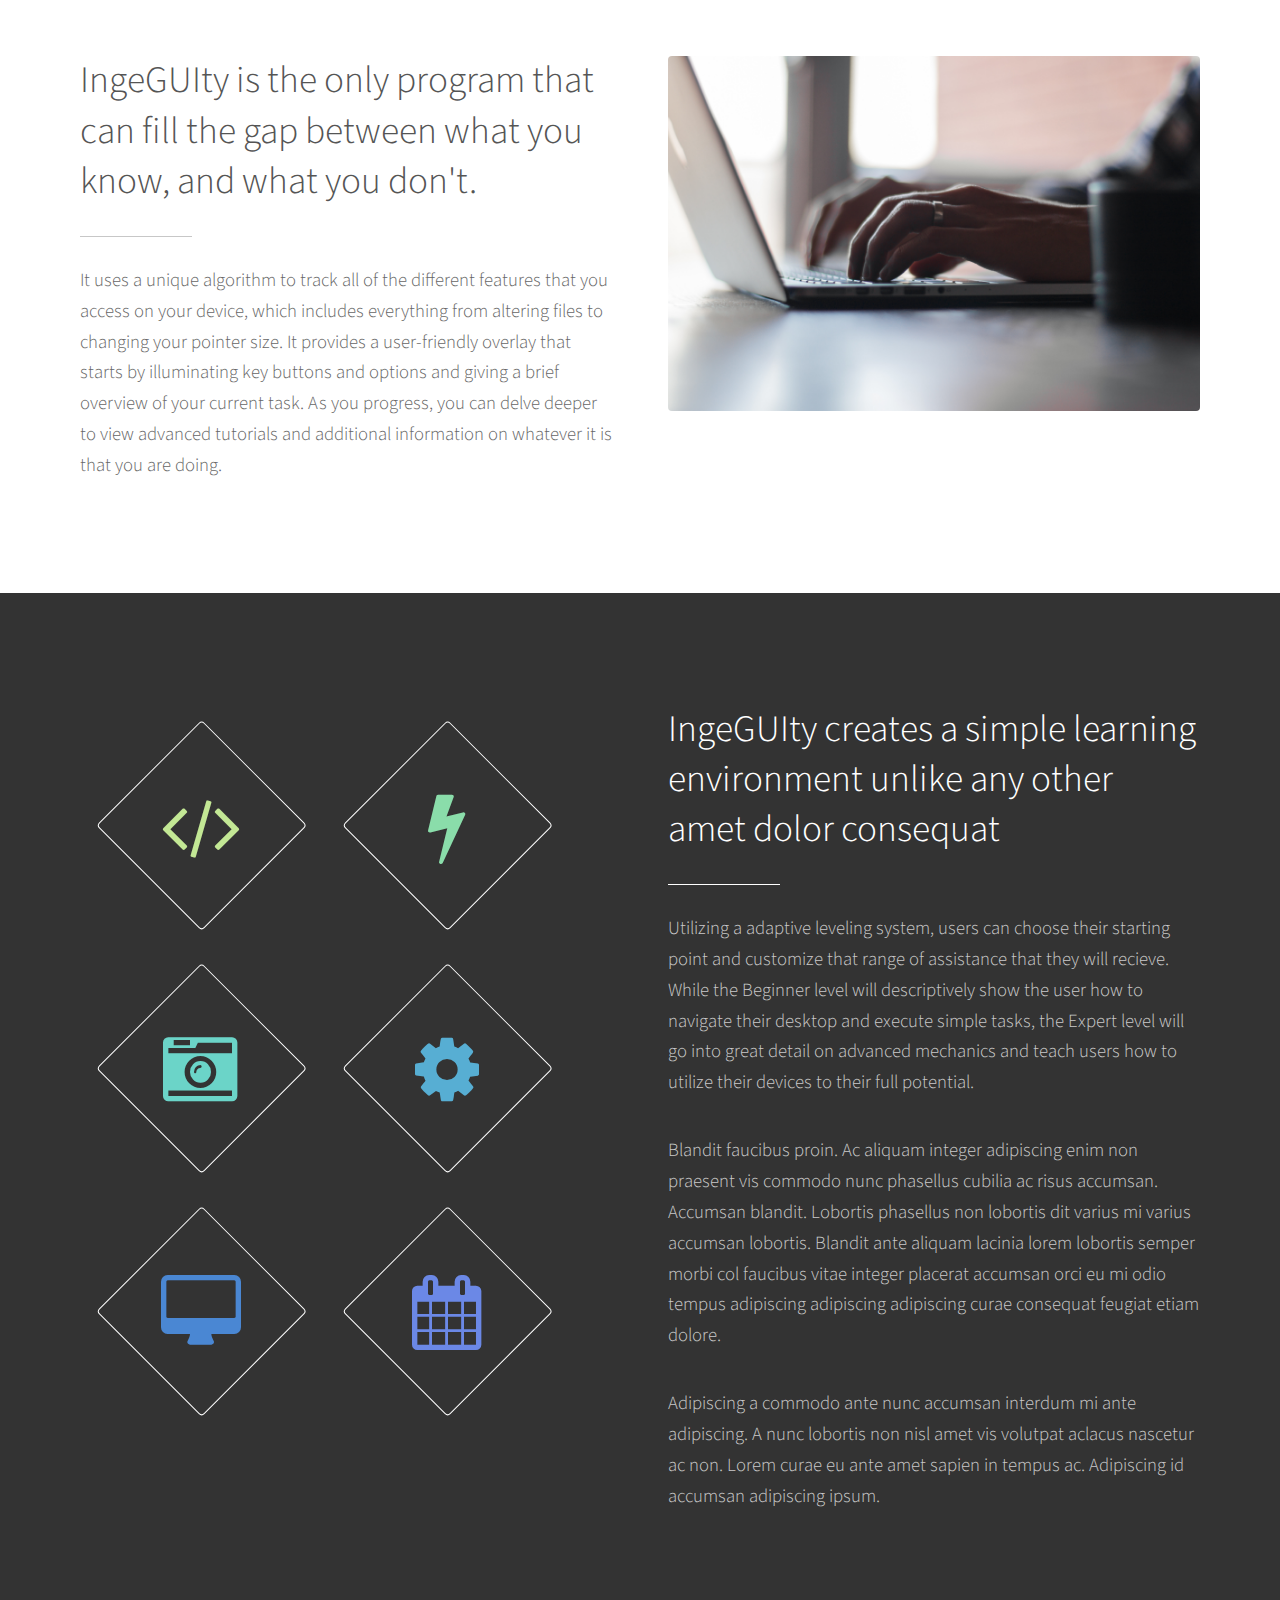
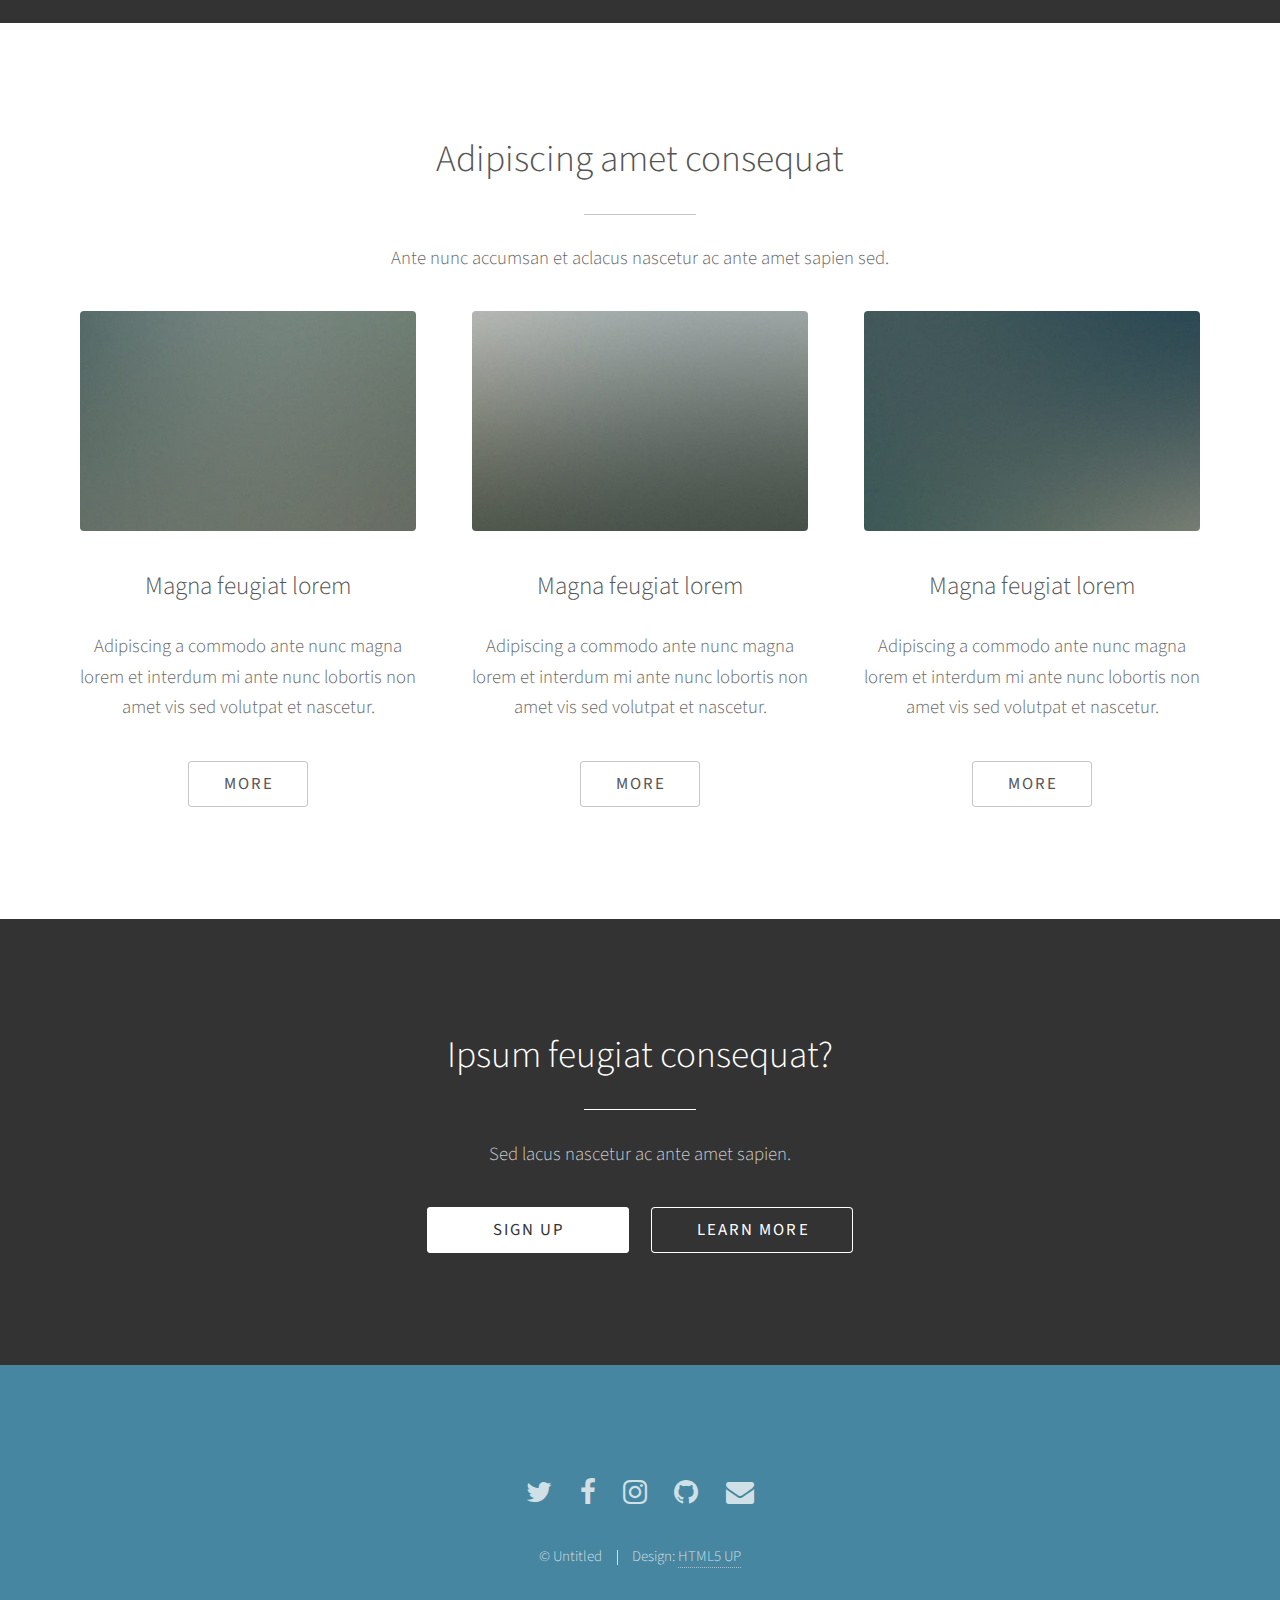
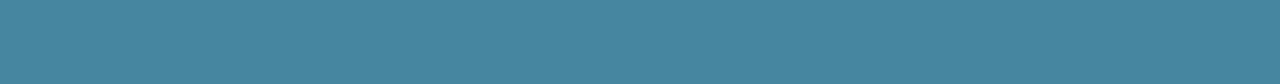
==== commit ec14004d: "Title Font" ====
--- a/index.html
+++ b/index.html
@@ -13,6 +13,8 @@
 		<link rel="stylesheet" href="assets/css/main.css" />
 		<!--[if lte IE 8]><link rel="stylesheet" href="assets/css/ie8.css" /><![endif]-->
 		<!--[if lte IE 9]><link rel="stylesheet" href="assets/css/ie9.css" /><![endif]-->
+		<link href="https://fonts.googleapis.com/css?family=Bowlby+One|Exo+2|Josefin+Slab|Patua+One|Philosopher" rel="stylesheet">
+		<link href="https://fonts.googleapis.com/css?family=Faster+One" rel="stylesheet">
 	</head>
 	<body>
 
@@ -20,8 +22,8 @@
 			<section id="header">
 				<div class="inner">
 					<span class="icon major fa-cloud"></span>
-					<h1>Introducing <strong>IngeGUIty</strong>, the easiest way<br />
-					to learn how to use your amazing devices.</h1>
+					<h1> <strong>Introducing</strong> <span style = "font-family: 'Faster One', cursive;">IngeGUIty</span>, the easiest way<br />
+					to discover your amazing devices.</h1>
 					<p>This free  software will  change the way that you view and interact with your device, through ingenuity.</p>
 					<div style="position:relative;height:0;padding-bottom:75.0%"><iframe src="https://www.youtube-nocookie.com/embed/P9ifVx9yZbY?rel=0&amp;showinfo=0?ecver=2" width="480" height="360" frameborder="0"  allowfullscreen></iframe></div>
 					<ul class="actions">
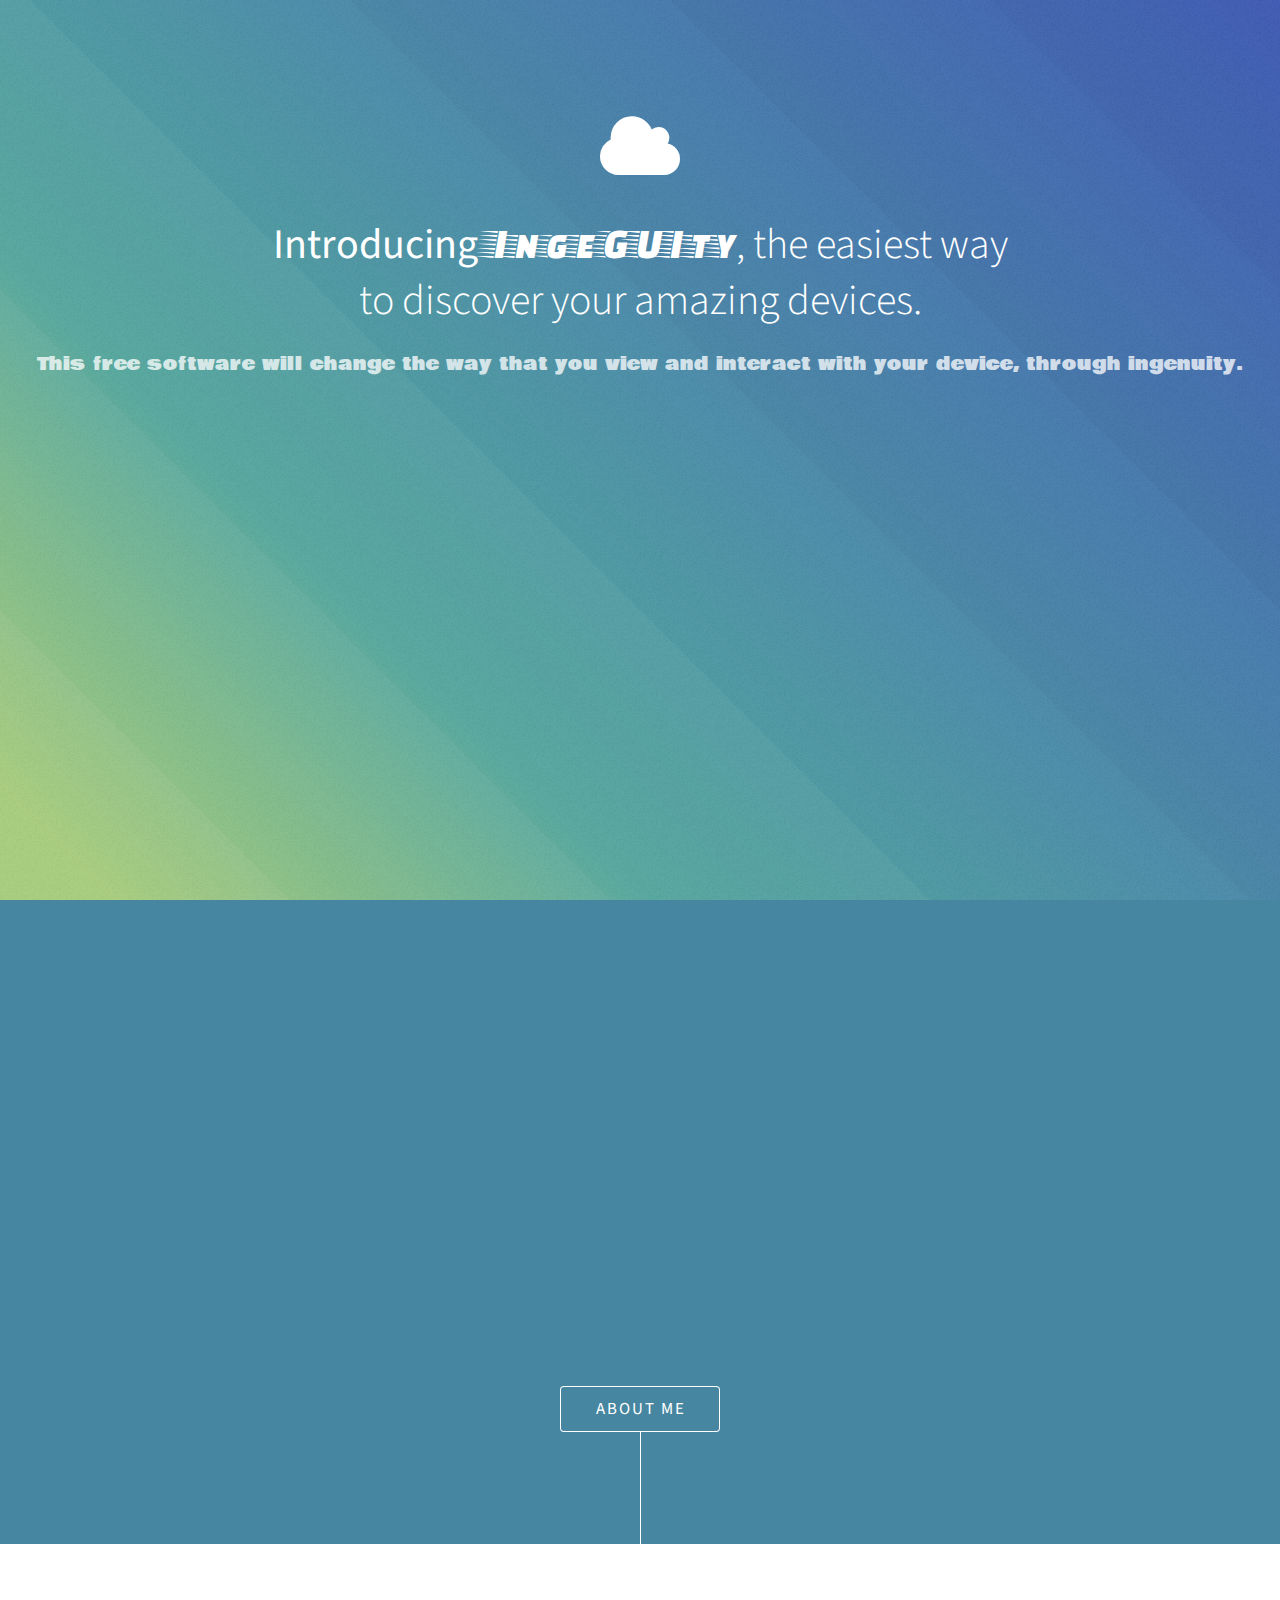
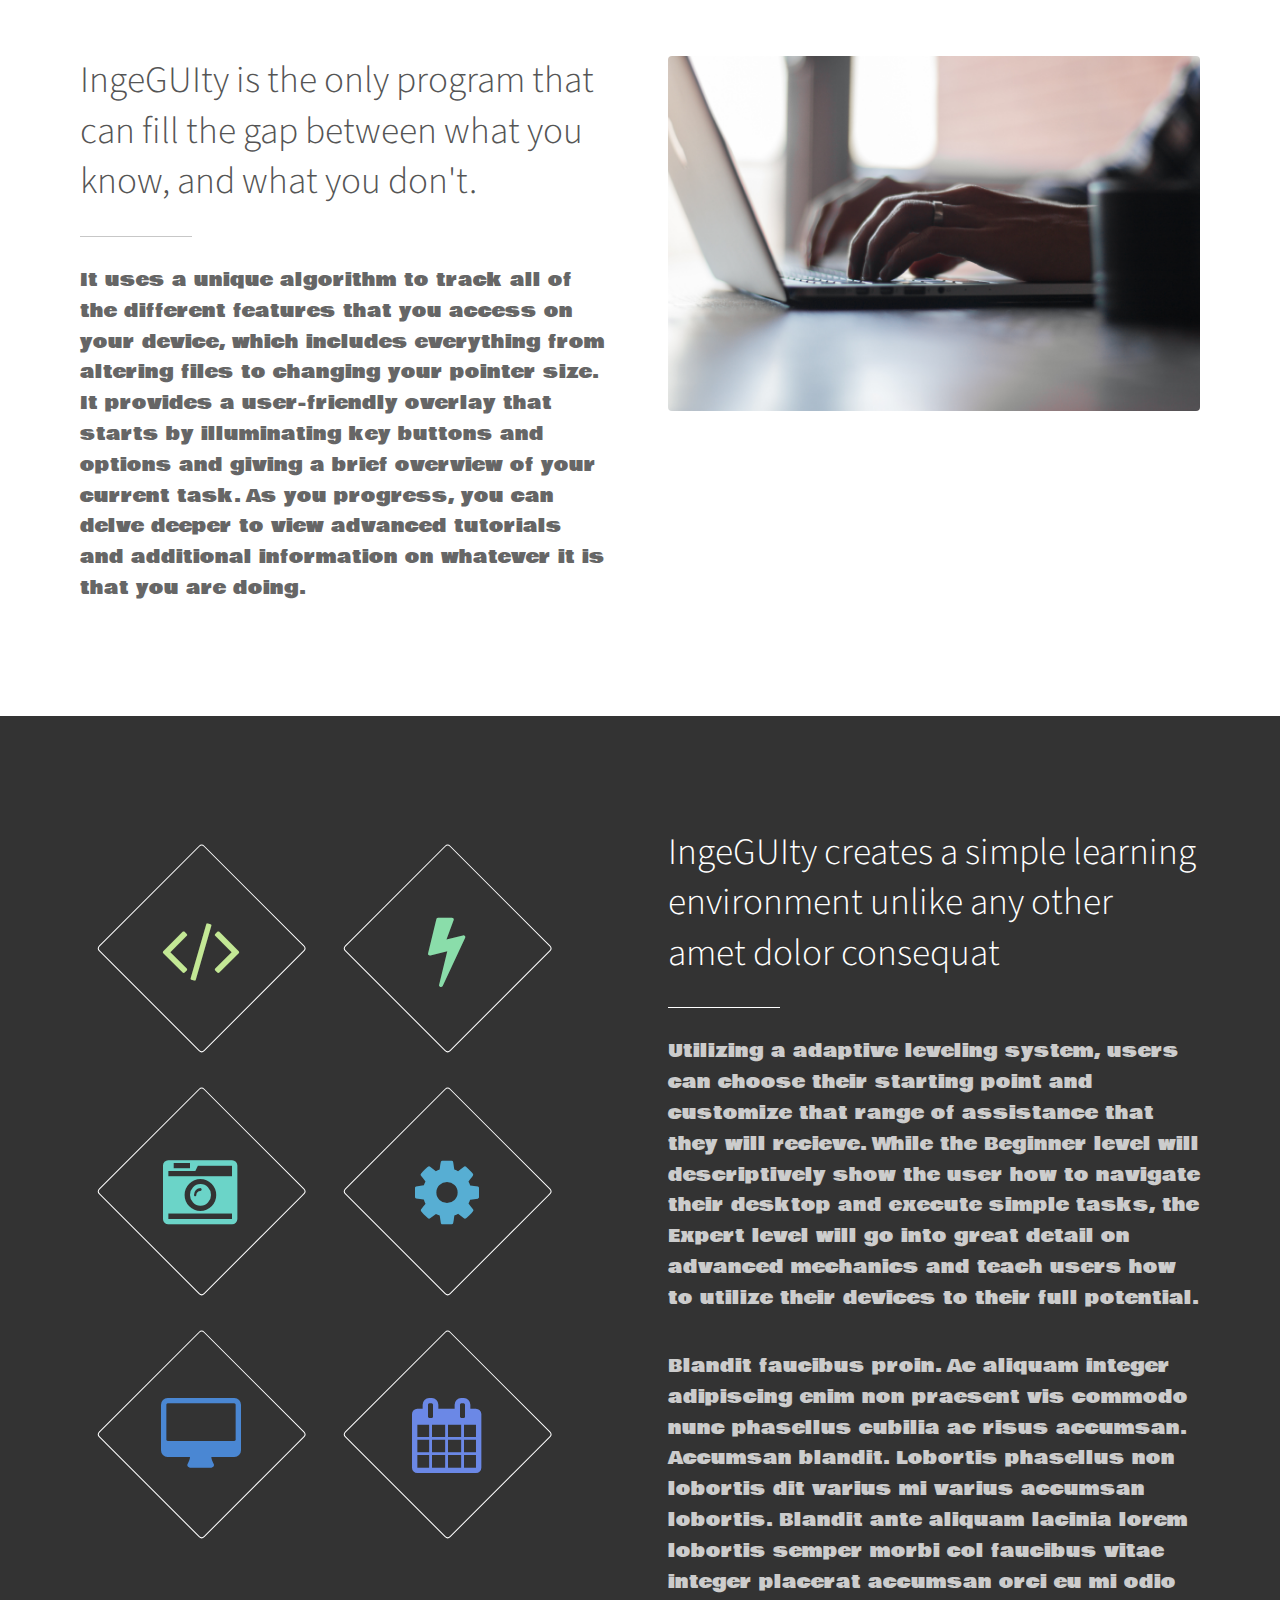
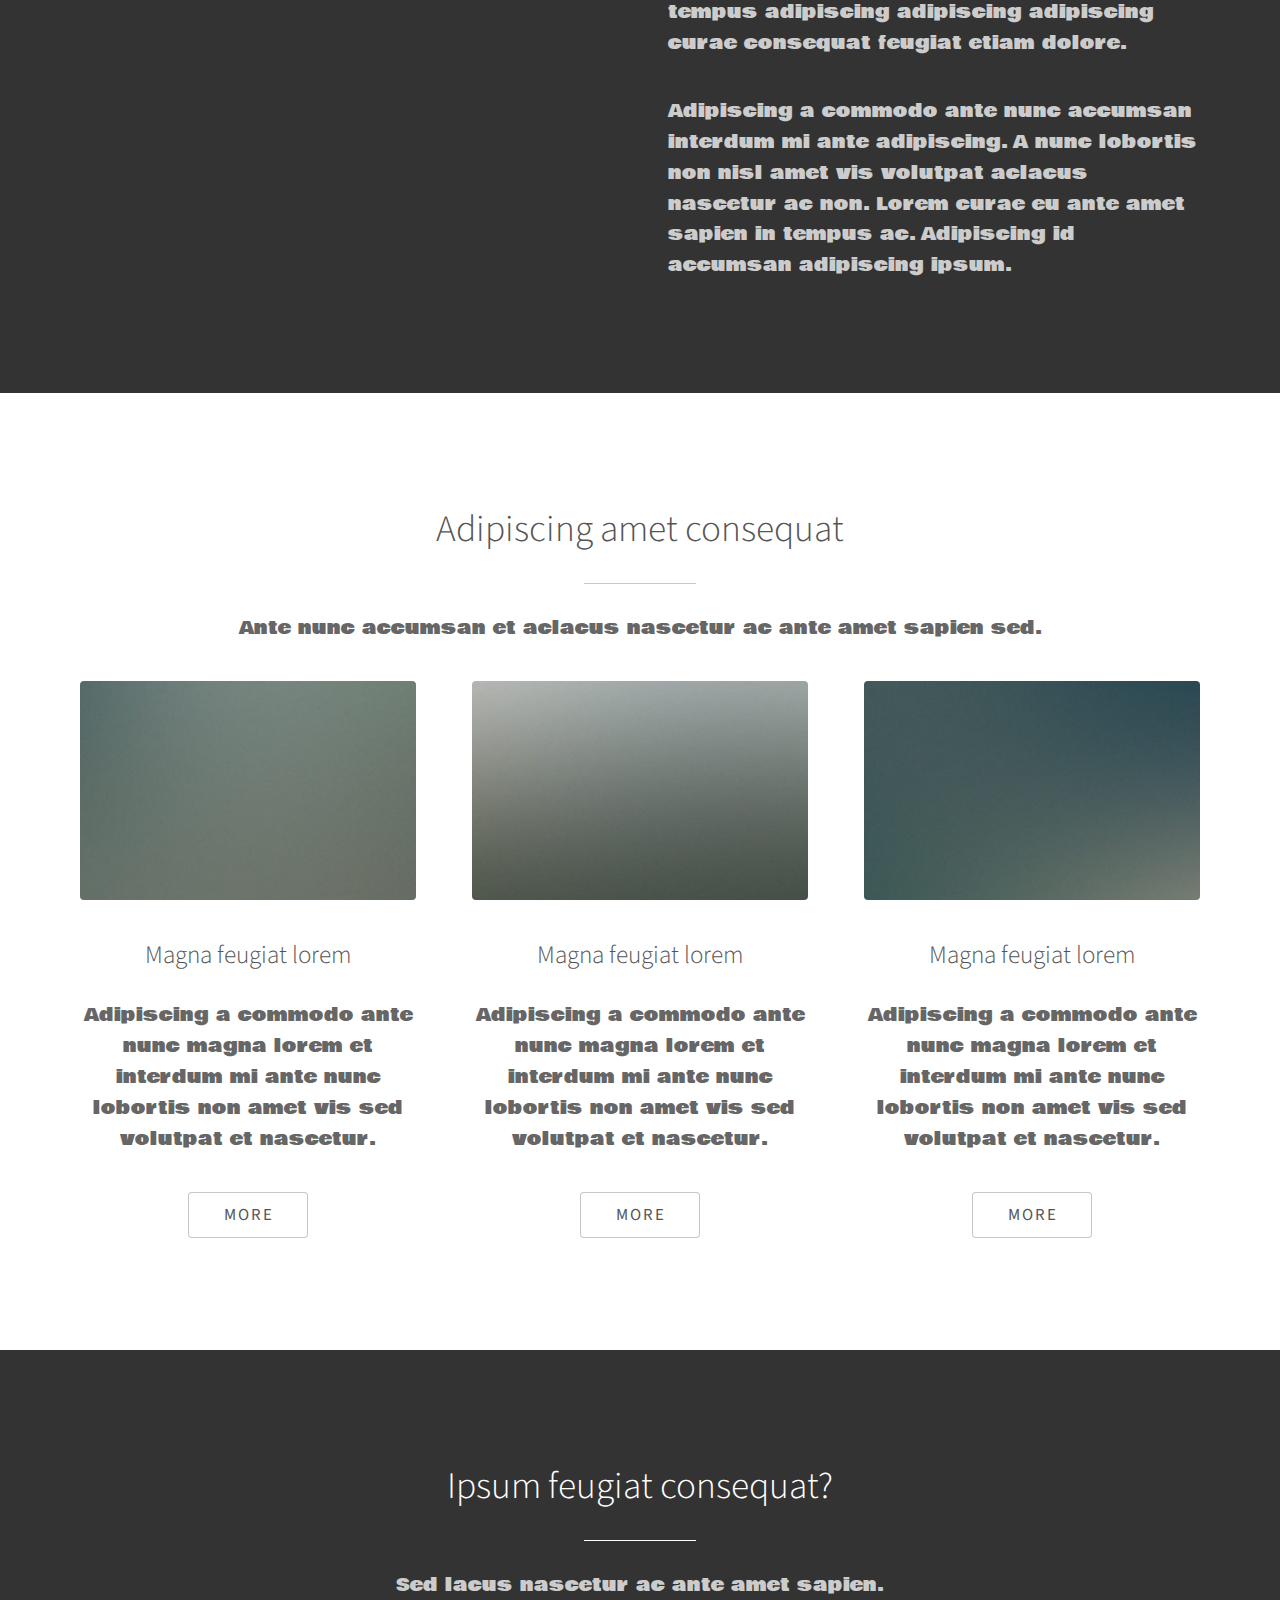
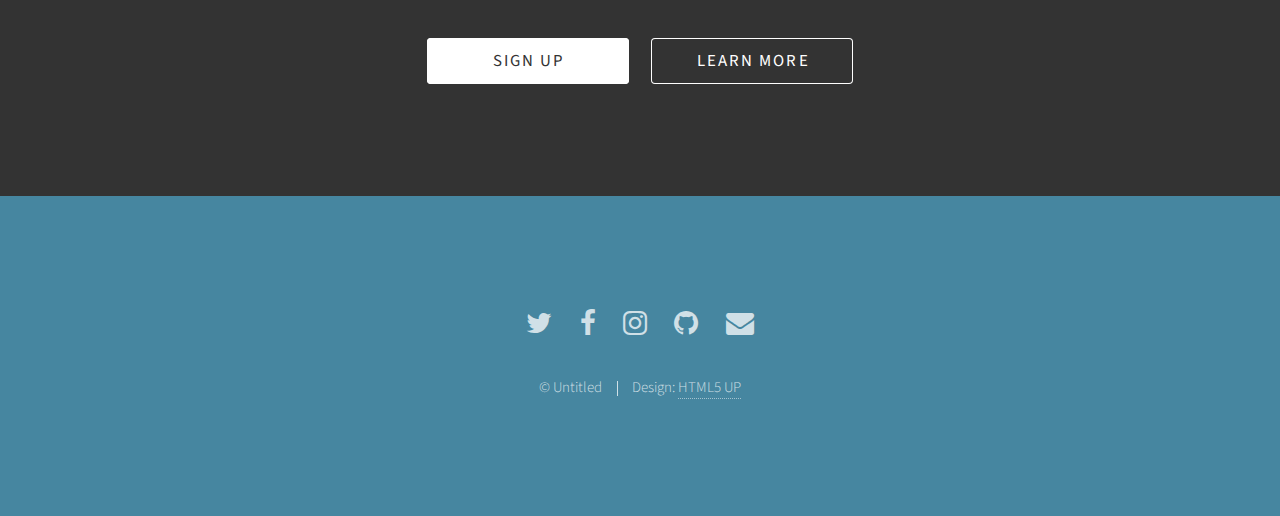
==== commit e577cb04: "New Styles" ====
--- a/index.html
+++ b/index.html
@@ -11,6 +11,7 @@
 		<meta name="viewport" content="width=device-width, initial-scale=1" />
 		<!--[if lte IE 8]><script src="assets/js/ie/html5shiv.js"></script><![endif]-->
 		<link rel="stylesheet" href="assets/css/main.css" />
+		<link rel="stylesheet" href="assets/css/custom.css" />
 		<!--[if lte IE 8]><link rel="stylesheet" href="assets/css/ie8.css" /><![endif]-->
 		<!--[if lte IE 9]><link rel="stylesheet" href="assets/css/ie9.css" /><![endif]-->
 		<link href="https://fonts.googleapis.com/css?family=Bowlby+One|Exo+2|Josefin+Slab|Patua+One|Philosopher" rel="stylesheet">
--- a/assets/css/custom.css
+++ b/assets/css/custom.css
@@ -0,0 +1,8 @@
+﻿body
+{
+
+background: red !important;
+}
+p {
+	font-family: 'Bowlby One', cursive;
+}